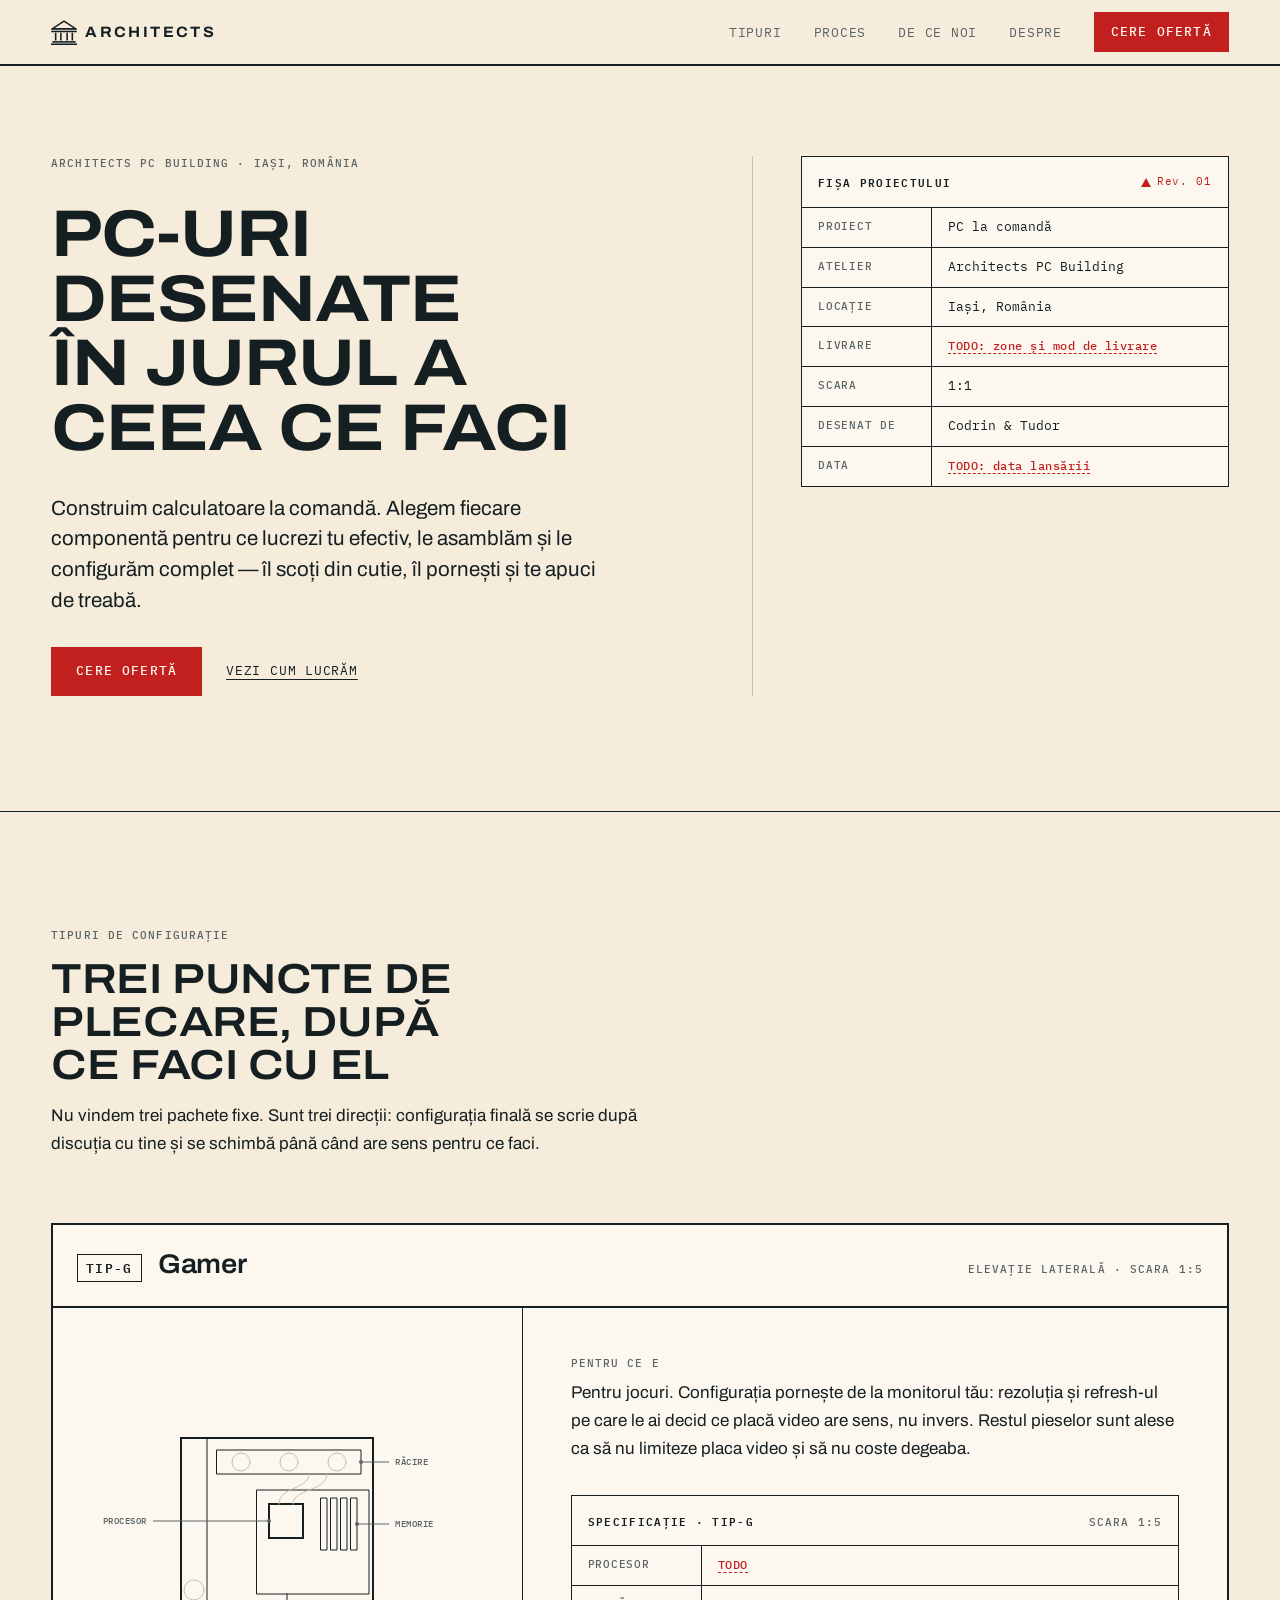
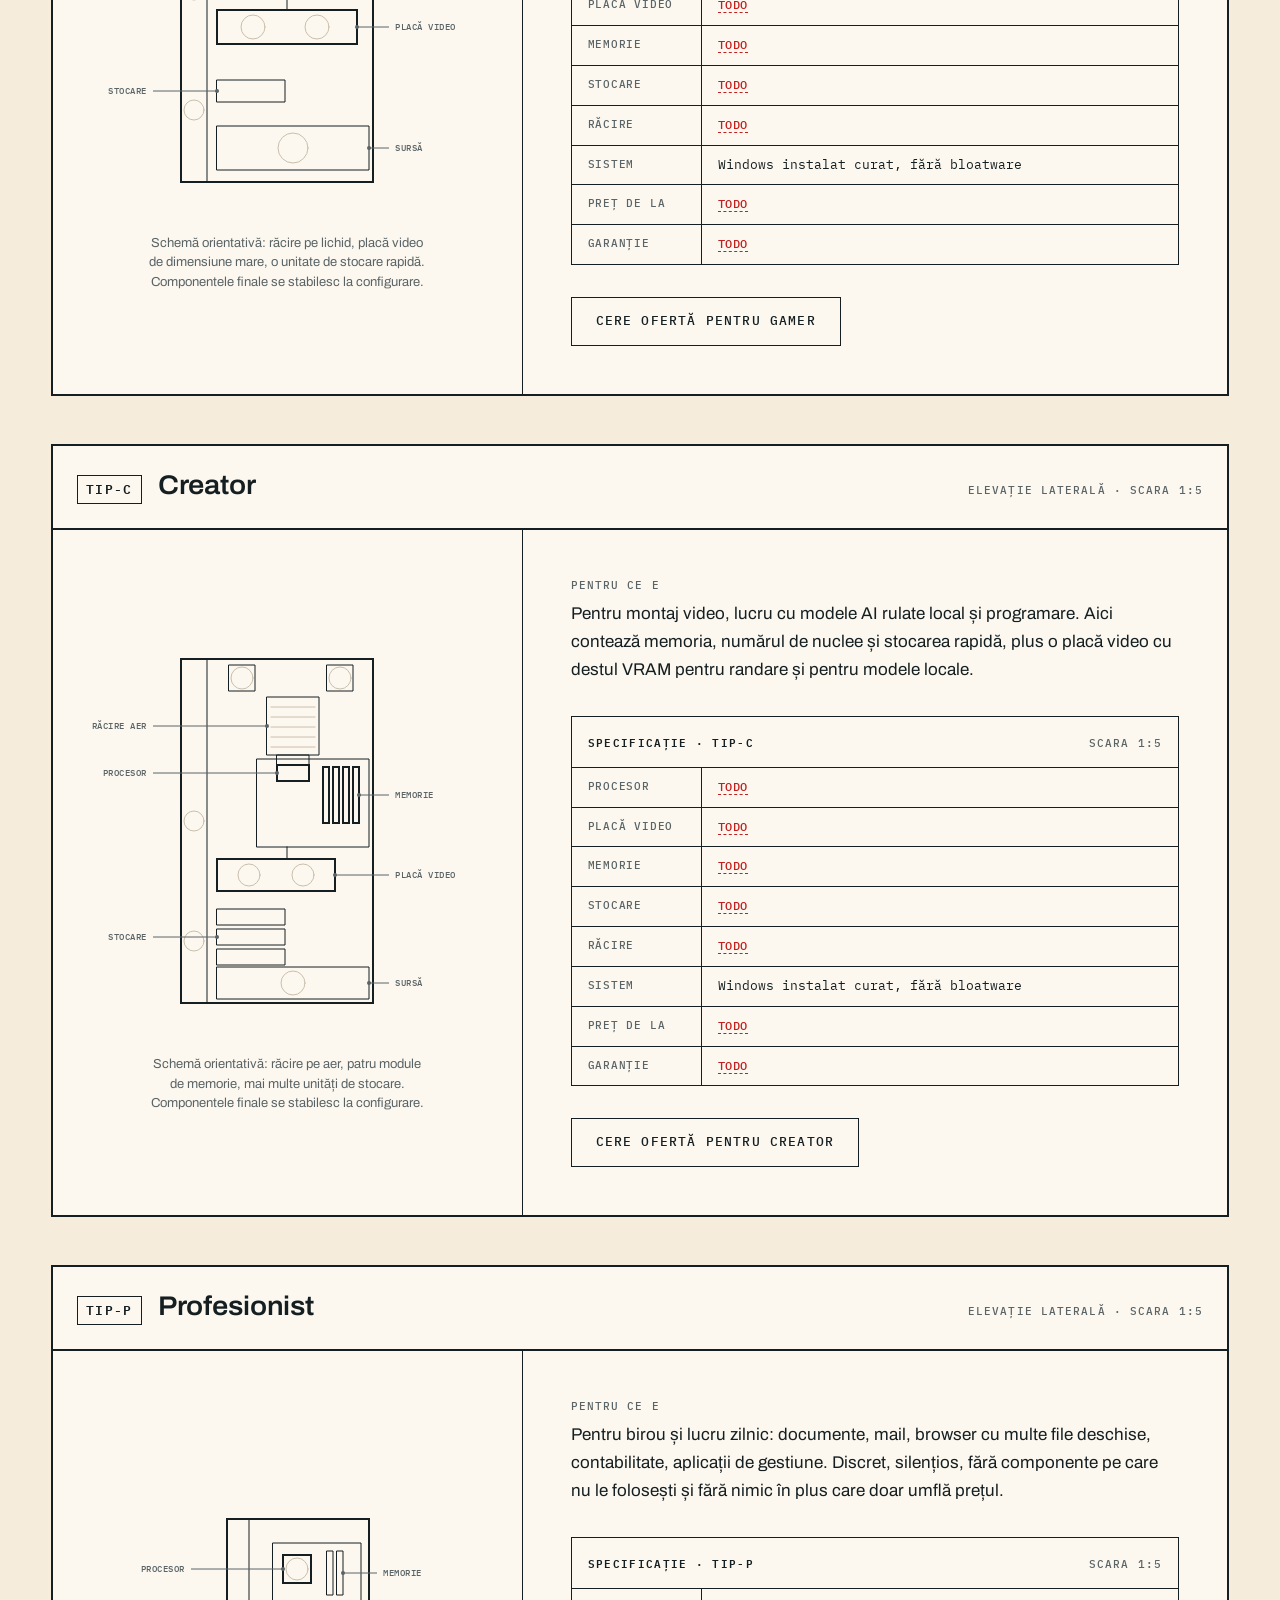
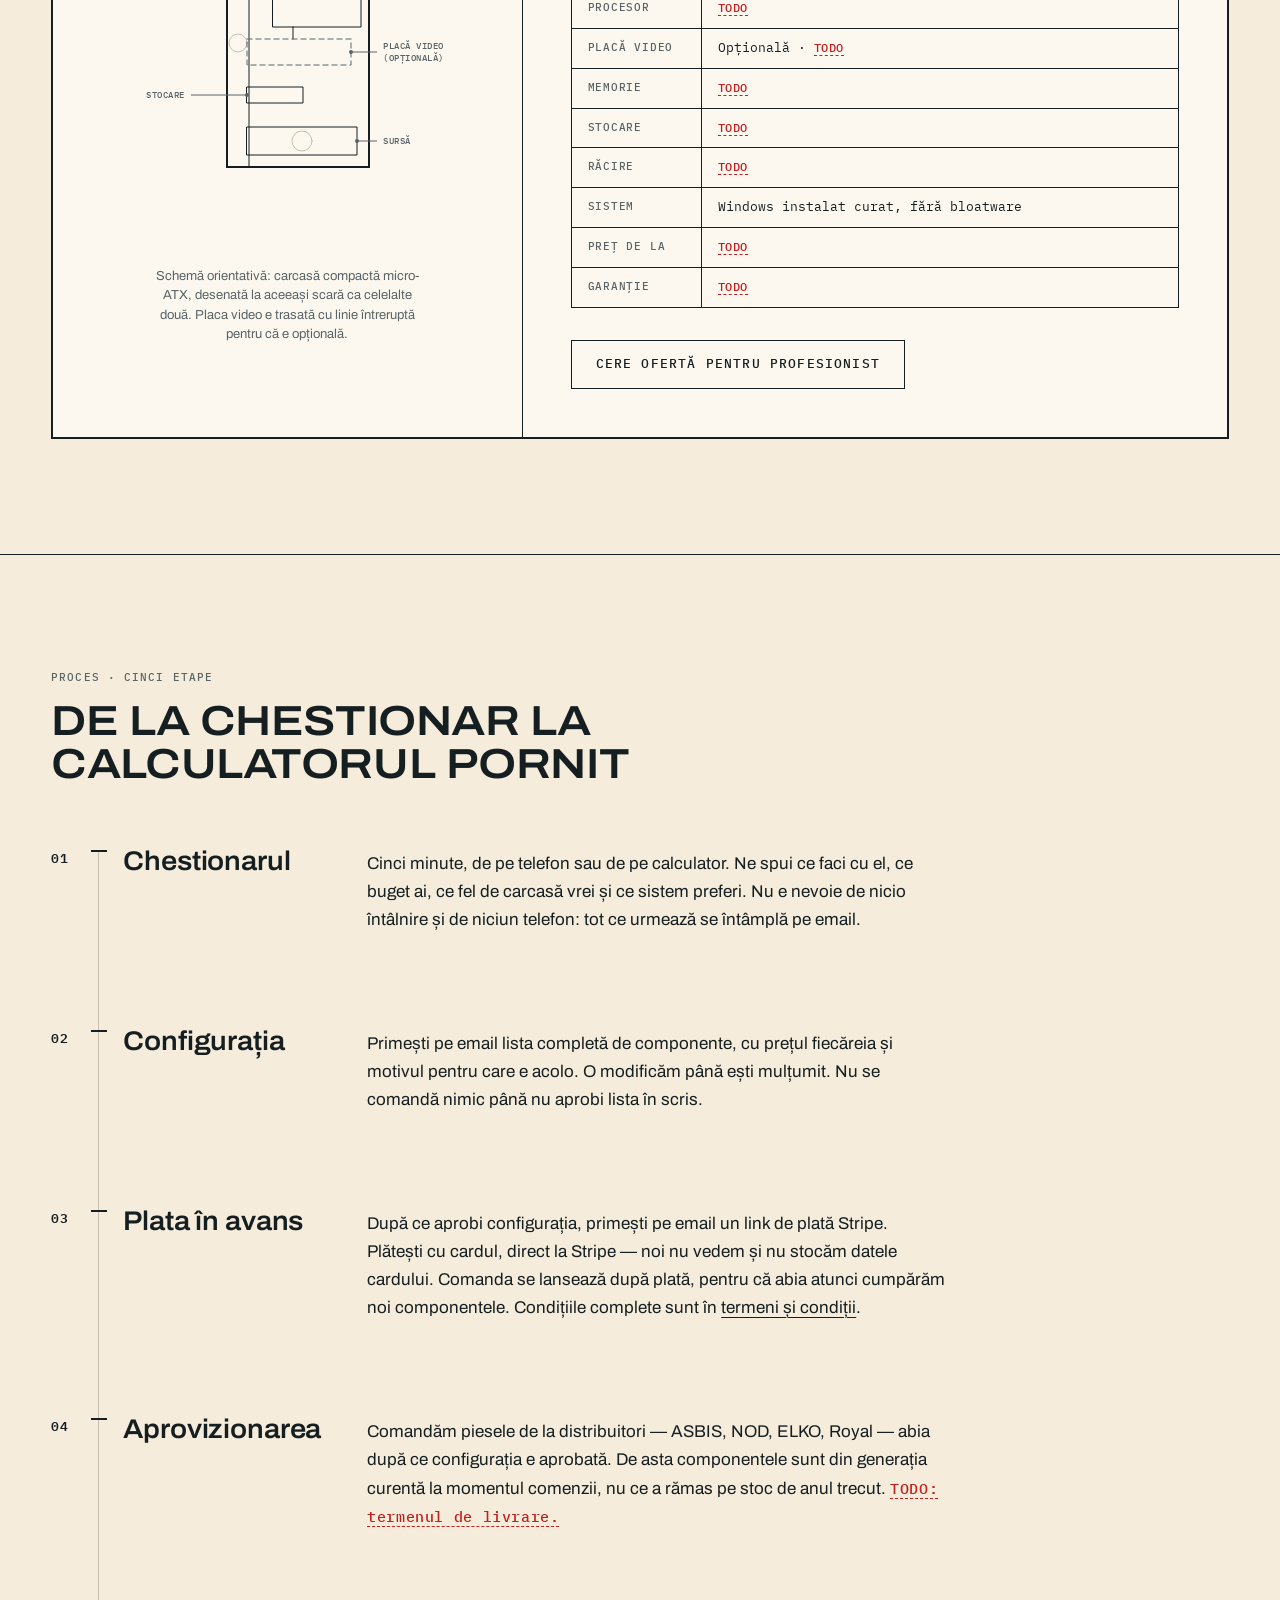
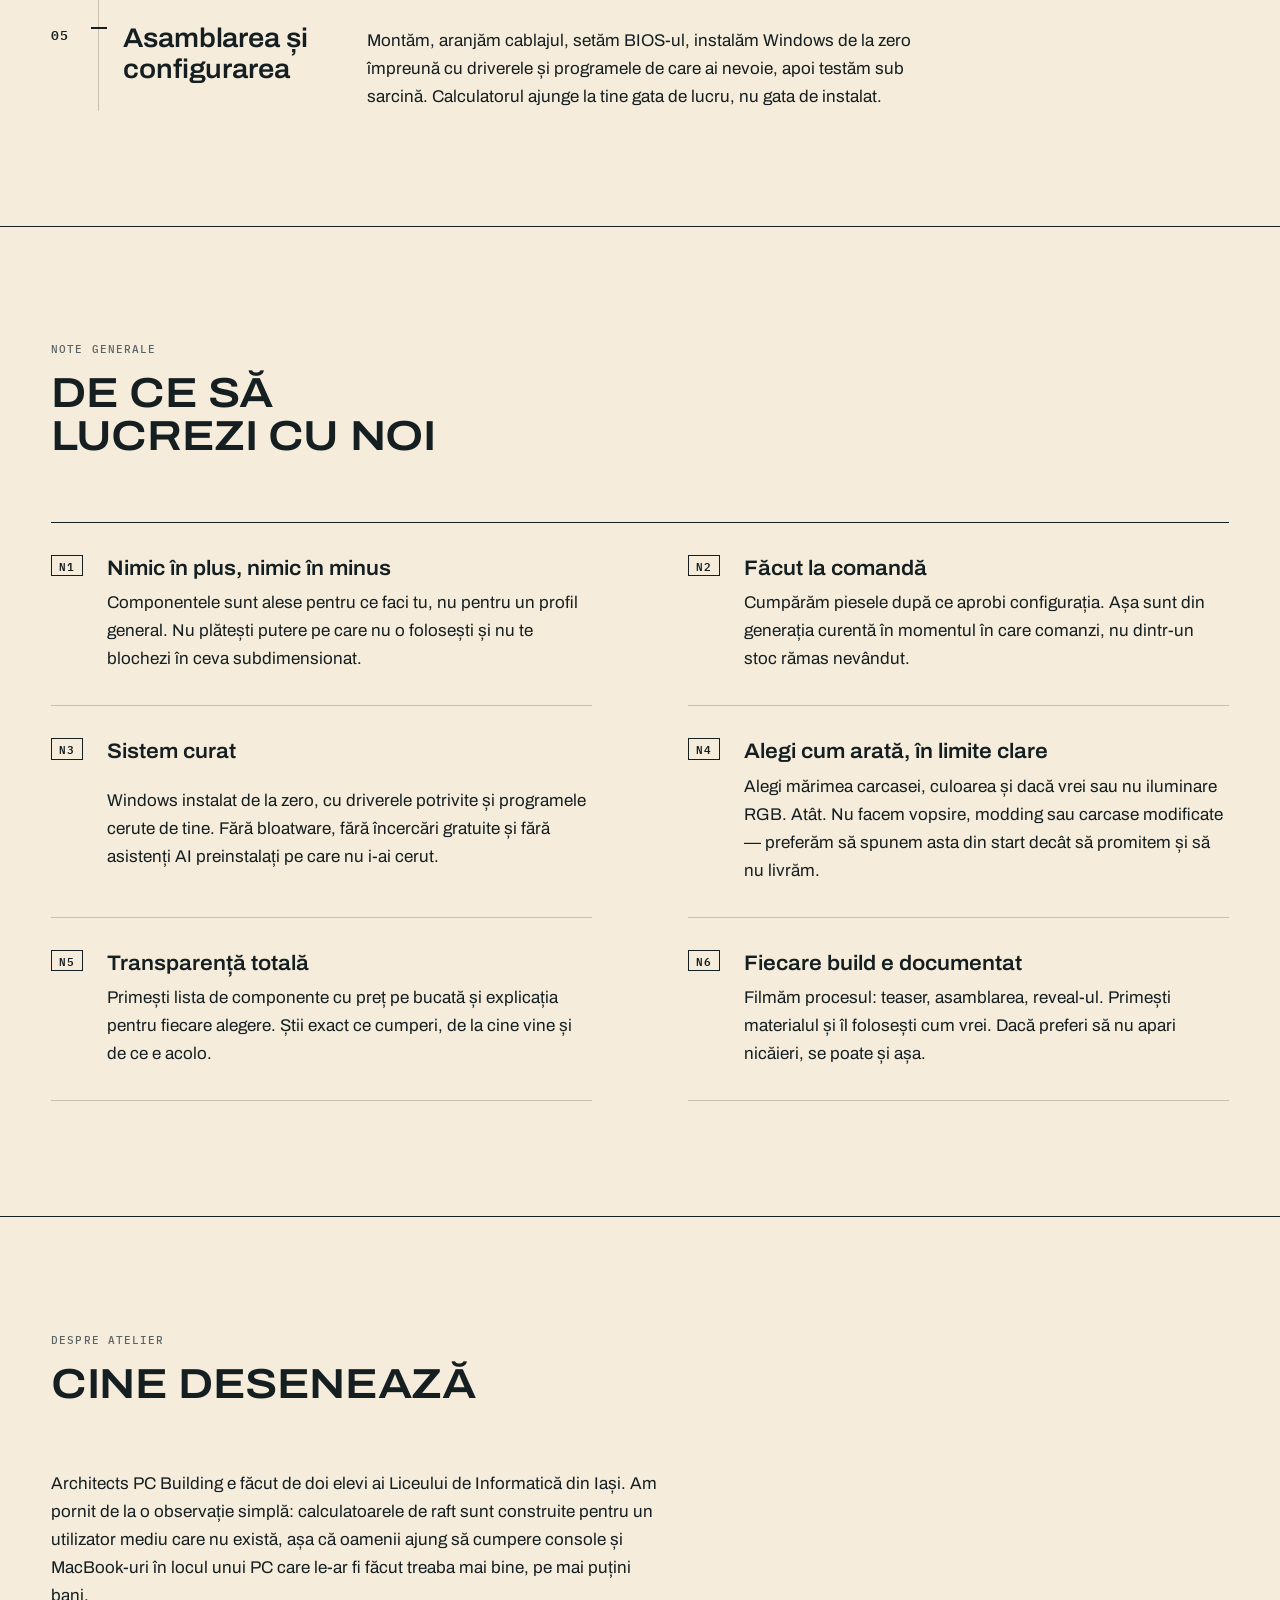
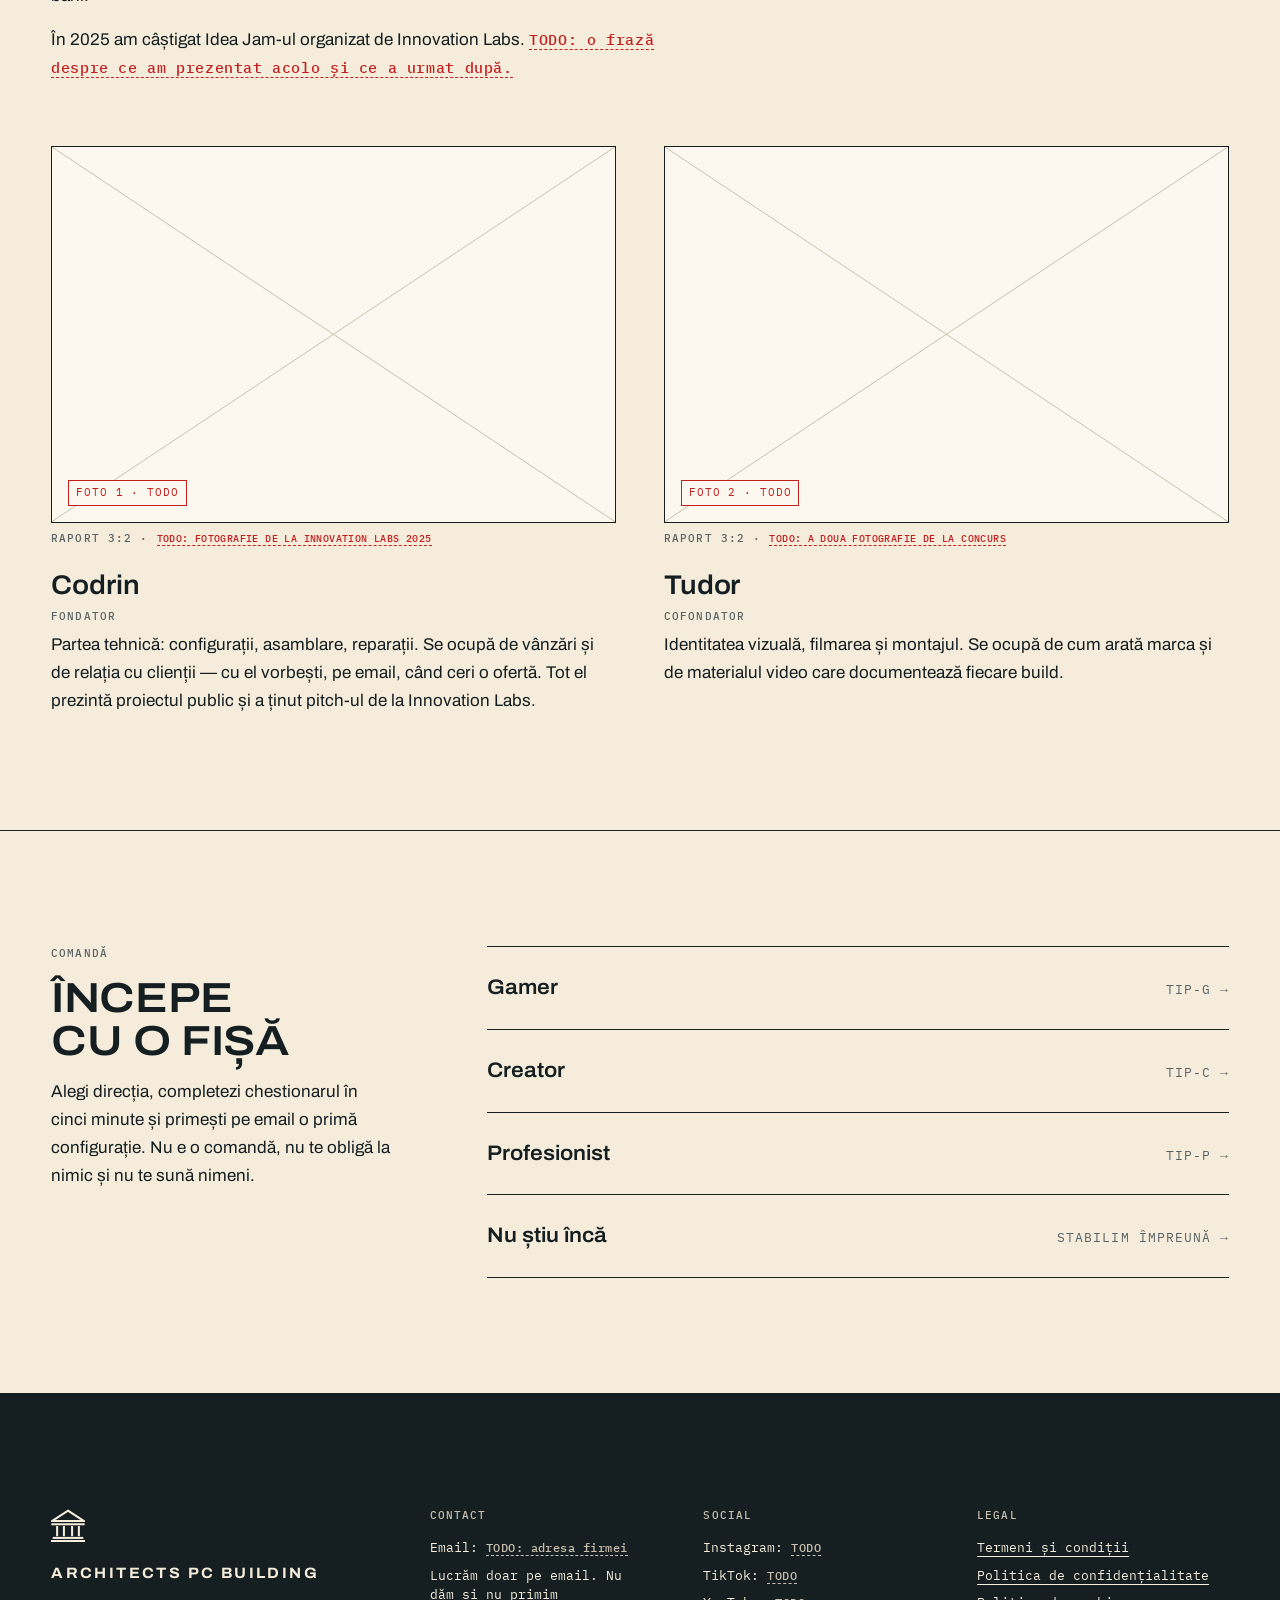
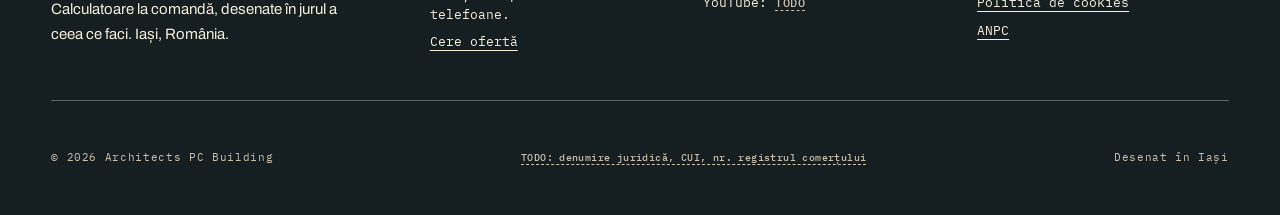
==== index.html @ f5a17d2d "Site Architects PC Building: 5 pagini, static, fara dependinte Site static in HTML/CSS/JS simplu, fa" ====
<!DOCTYPE html>
<html lang="ro">
<head>
<meta charset="utf-8">
<meta name="viewport" content="width=device-width, initial-scale=1">
<!-- ============================================================
     ATENTIE: SCOATE ACESTE DOUA RANDURI LA LANSARE.
     Cat timp site-ul e o ciorna pe o adresa de test, ii spune lui
     Google sa nu il indexeze - documentele legale sunt inca ciorne.
     Daca raman dupa lansare, site-ul nu apare NICIODATA in cautari.
     ============================================================ -->
<meta name="robots" content="noindex, nofollow">

<title>Architects PC Building — PC custom în Iași, făcut la comandă</title>
<meta name="description" content="PC custom în Iași și în toată România. Configurăm fiecare calculator după ce faci tu cu el, îl asamblăm și îl instalăm complet: Windows curat, drivere, BIOS setat. Cere o ofertă.">

<!-- TODO: înlocuiește https://architectspc.ro/ cu domeniul real, aici,
     în oferta.html, în sitemap.xml și în robots.txt. -->
<link rel="canonical" href="https://architectspc.ro/">

<meta property="og:type" content="website">
<meta property="og:locale" content="ro_RO">
<meta property="og:site_name" content="Architects PC Building">
<meta property="og:title" content="Architects PC Building — PC custom în Iași, făcut la comandă">
<meta property="og:description" content="Calculatoare la comandă, cu fiecare componentă aleasă pentru ce lucrezi tu. Asamblate și configurate complet, în Iași.">
<meta property="og:url" content="https://architectspc.ro/">
<meta property="og:image" content="https://architectspc.ro/assets/logo/og-image.png">
<meta property="og:image:width" content="1200">
<meta property="og:image:height" content="630">
<meta property="og:image:alt" content="Sigla Architects PC Building: un templu neoclasic desenat în linie, peste cuvintele ARCHITECTS PC BUILDING.">
<meta name="twitter:card" content="summary_large_image">

<meta name="theme-color" content="#F5ECDB">

<link rel="icon" href="favicon.svg" type="image/svg+xml">
<link rel="apple-touch-icon" href="assets/logo/apple-touch-icon.png">

<link rel="preload" href="assets/fonts/archivo-var-latin.woff2" as="font" type="font/woff2" crossorigin>
<link rel="preload" href="assets/fonts/plexmono-400-latin.woff2" as="font" type="font/woff2" crossorigin>
<link rel="stylesheet" href="css/fonts.css">
<link rel="stylesheet" href="css/style.css">

<script>document.documentElement.classList.add('js');</script>

<script type="application/ld+json">
{
  "@context": "https://schema.org",
  "@type": "LocalBusiness",
  "name": "Architects PC Building",
  "description": "Calculatoare custom făcute la comandă în Iași: configurație aleasă după utilizare, asamblare și instalare completă.",
  "url": "https://architectspc.ro/",
  "logo": "https://architectspc.ro/assets/logo/architects-logo.png",
  "image": "https://architectspc.ro/assets/logo/og-image.png",
  "email": "TODO: adresa de email a firmei",
  "priceRange": "TODO",
  "founder": [
    { "@type": "Person", "name": "Codrin", "jobTitle": "Fondator" },
    { "@type": "Person", "name": "Tudor", "jobTitle": "Cofondator" }
  ],
  "address": {
    "@type": "PostalAddress",
    "addressLocality": "Iași",
    "addressRegion": "Iași",
    "addressCountry": "RO",
    "streetAddress": "TODO",
    "postalCode": "TODO"
  },
  "areaServed": { "@type": "Country", "name": "România" },
  "sameAs": ["TODO: link Instagram", "TODO: link TikTok", "TODO: link YouTube"],
  "makesOffer": [
    { "@type": "Offer", "itemOffered": { "@type": "Product", "name": "PC custom Gamer" } },
    { "@type": "Offer", "itemOffered": { "@type": "Product", "name": "PC custom Creator" } },
    { "@type": "Offer", "itemOffered": { "@type": "Product", "name": "PC custom Profesionist" } }
  ]
}
</script>
</head>

<body>
<a class="skip-link" href="#main">Sari la conținut</a>

<header class="header">
  <div class="header__inner">
    <a class="brand" href="index.html" aria-label="Architects PC Building — acasă">
      <svg class="brand__mark" viewBox="0 0 100 100" aria-hidden="true" focusable="false">
        <g fill="none" stroke="currentColor" stroke-width="6" stroke-linejoin="miter" stroke-linecap="square">
          <path d="M50 8 L96 38 L4 38 Z"/>
          <path d="M4 48 H96"/>
          <path d="M18 56 V80 M38 56 V80 M62 56 V80 M82 56 V80"/>
          <path d="M8 88 H92"/>
          <path d="M0 97 H100"/>
        </g>
      </svg>
      <span class="brand__name">Architects</span>
    </a>

    <button class="nav__toggle" type="button" id="navToggle" aria-expanded="false" aria-controls="nav">
      Meniu
    </button>

    <nav class="nav" id="nav" aria-label="Navigare principală">
      <ul class="nav__list">
        <li><a class="nav__link" href="#tipuri">Tipuri</a></li>
        <li><a class="nav__link" href="#proces">Proces</a></li>
        <li><a class="nav__link" href="#de-ce-noi">De ce noi</a></li>
        <li><a class="nav__link" href="#despre">Despre</a></li>
      </ul>
      <a class="btn btn--primary btn--small nav__cta" href="oferta.html">Cere ofertă</a>
    </nav>
  </div>
</header>

<main id="main">

  <!-- ==================================================================
       EROU
       Blocul din dreapta e fișa proiectului — legenda din colțul planșei.
       Fiecare rând e o informație reală, nu decor.
       ================================================================== -->
  <section class="hero">
    <div class="shell">
      <div class="hero__grid">
        <div class="hero__head">
          <p class="label">Architects PC Building &middot; Iași, România</p>
          <h1 class="display">PC-uri desenate în jurul a ceea ce faci</h1>
          <p class="lede">
            Construim calculatoare la comandă. Alegem fiecare componentă pentru ce
            lucrezi tu efectiv, le asamblăm și le configurăm complet — îl scoți din
            cutie, îl pornești și te apuci de treabă.
          </p>
          <div class="actions">
            <a class="btn btn--primary" href="oferta.html">Cere ofertă</a>
            <a class="link link--mono" href="#proces">Vezi cum lucrăm</a>
          </div>
        </div>

        <div class="hero__block reveal">
          <div class="tb">
            <div class="tb__head">
              <span class="tb__title">Fișa proiectului</span>
              <span class="rev">Rev. 01</span>
            </div>
            <div class="tb__row"><div class="tb__k">Proiect</div><div class="tb__v">PC la comandă</div></div>
            <div class="tb__row"><div class="tb__k">Atelier</div><div class="tb__v">Architects PC Building</div></div>
            <div class="tb__row"><div class="tb__k">Locație</div><div class="tb__v">Iași, România</div></div>
            <div class="tb__row"><div class="tb__k">Livrare</div><div class="tb__v"><span class="todo">TODO: zone și mod de livrare</span></div></div>
            <div class="tb__row"><div class="tb__k">Scara</div><div class="tb__v">1:1</div></div>
            <div class="tb__row"><div class="tb__k">Desenat de</div><div class="tb__v">Codrin &amp; Tudor</div></div>
            <div class="tb__row"><div class="tb__k">Data</div><div class="tb__v"><span class="todo">TODO: data lansării</span></div></div>
          </div>
        </div>
      </div>
    </div>
  </section>

  <!-- ==================================================================
       TIPURI — cele trei foi de desen
       ================================================================== -->
  <section class="section" id="tipuri">
    <div class="shell">
      <div>
        <div class="section__head reveal">
          <p class="label">Tipuri de configurație</p>
          <h2 class="h-section">Trei puncte de plecare, după ce faci cu el</h2>
          <p class="prose">
            Nu vindem trei pachete fixe. Sunt trei direcții: configurația finală se
            scrie după discuția cu tine și se schimbă până când are sens pentru ce faci.
          </p>
        </div>

        <div class="sheets">

          <!-- ---------------------------------------------------------- TIP-G -->
          <article class="sheet reveal">
            <div class="sheet__head">
              <div class="sheet__id">
                <span class="sheet__code">TIP-G</span>
                <h3 class="h-item">Gamer</h3>
              </div>
              <p class="label">Elevație laterală &middot; scara 1:5</p>
            </div>

            <div class="sheet__body">
              <div class="sheet__draw">
                <svg class="drawing" viewBox="0 0 420 400" role="img" aria-labelledby="dwg-g-t dwg-g-d">
                  <title id="dwg-g-t">Schemă a unei configurații Gamer</title>
                  <desc id="dwg-g-d">Desen tehnic în secțiune al unei carcase mid-tower, cu radiator de răcire pe lichid montat sus, procesor, patru module de memorie, o placă video lungă, o unitate de stocare și sursa de alimentare jos.</desc>

                  <!-- carcasă -->
                  <rect class="dw-object" x="104" y="28" width="192" height="344"/>
                  <line class="dw-edge" x1="130" y1="28" x2="130" y2="372"/>
                  <circle class="dw-con" cx="117" cy="180" r="10"/>
                  <circle class="dw-con" cx="117" cy="300" r="10"/>

                  <!-- radiator 360 mm + ventilatoare -->
                  <rect class="dw-edge" x="140" y="40" width="144" height="24"/>
                  <circle class="dw-con" cx="164" cy="52" r="9"/>
                  <circle class="dw-con" cx="212" cy="52" r="9"/>
                  <circle class="dw-con" cx="260" cy="52" r="9"/>

                  <!-- placă de bază -->
                  <rect class="dw-edge" x="180" y="80" width="112" height="104"/>

                  <!-- procesor + tuburi către radiator -->
                  <rect class="dw-object" x="192" y="94" width="34" height="34"/>
                  <path class="dw-con" d="M202 94 C202 76 232 80 232 64"/>
                  <path class="dw-con" d="M216 94 C216 78 250 82 250 64"/>

                  <!-- memorie: 4 module -->
                  <rect class="dw-edge" x="244" y="88" width="6" height="52"/>
                  <rect class="dw-edge" x="254" y="88" width="6" height="52"/>
                  <rect class="dw-edge" x="264" y="88" width="6" height="52"/>
                  <rect class="dw-edge" x="274" y="88" width="6" height="52"/>

                  <!-- slot PCIe -->
                  <line class="dw-edge" x1="210" y1="184" x2="210" y2="200"/>

                  <!-- placă video -->
                  <rect class="dw-object" x="140" y="200" width="140" height="34"/>
                  <circle class="dw-con" cx="176" cy="217" r="12"/>
                  <circle class="dw-con" cx="240" cy="217" r="12"/>

                  <!-- stocare -->
                  <rect class="dw-edge" x="140" y="270" width="68" height="22"/>

                  <!-- sursă -->
                  <rect class="dw-edge" x="140" y="316" width="152" height="44"/>
                  <circle class="dw-con" cx="216" cy="338" r="15"/>

                  <!-- linii de indicație -->
                  <path class="dw-lead" d="M284 52 H312"/><circle class="dw-dot" cx="284" cy="52" r="2"/>
                  <text class="dw-text" x="318" y="55">RĂCIRE</text>

                  <path class="dw-lead" d="M280 114 H312"/><circle class="dw-dot" cx="280" cy="114" r="2"/>
                  <text class="dw-text" x="318" y="117">MEMORIE</text>

                  <path class="dw-lead" d="M280 217 H312"/><circle class="dw-dot" cx="280" cy="217" r="2"/>
                  <text class="dw-text" x="318" y="220">PLACĂ VIDEO</text>

                  <path class="dw-lead" d="M292 338 H312"/><circle class="dw-dot" cx="292" cy="338" r="2"/>
                  <text class="dw-text" x="318" y="341">SURSĂ</text>

                  <path class="dw-lead" d="M192 111 H76"/><circle class="dw-dot" cx="192" cy="111" r="2"/>
                  <text class="dw-text dw-text--end" x="70" y="114">PROCESOR</text>

                  <path class="dw-lead" d="M140 281 H76"/><circle class="dw-dot" cx="140" cy="281" r="2"/>
                  <text class="dw-text dw-text--end" x="70" y="284">STOCARE</text>
                </svg>

                <p class="sheet__caption">
                  Schemă orientativă: răcire pe lichid, placă video de dimensiune
                  mare, o unitate de stocare rapidă. Componentele finale se stabilesc
                  la configurare.
                </p>
              </div>

              <div class="sheet__info">
                <div class="sheet__for">
                  <p class="label">Pentru ce e</p>
                  <p class="prose">
                    Pentru jocuri. Configurația pornește de la monitorul tău: rezoluția
                    și refresh-ul pe care le ai decid ce placă video are sens, nu invers.
                    Restul pieselor sunt alese ca să nu limiteze placa video și să nu
                    coste degeaba.
                  </p>
                </div>

                <div class="tb">
                  <div class="tb__head">
                    <span class="tb__title">Specificație &middot; TIP-G</span>
                    <span class="label">Scara 1:5</span>
                  </div>
                  <!-- TODO: completează valorile de mai jos cu configurația de bază reală. -->
                  <div class="tb__row"><div class="tb__k">Procesor</div><div class="tb__v"><span class="todo">TODO</span></div></div>
                  <div class="tb__row"><div class="tb__k">Placă video</div><div class="tb__v"><span class="todo">TODO</span></div></div>
                  <div class="tb__row"><div class="tb__k">Memorie</div><div class="tb__v"><span class="todo">TODO</span></div></div>
                  <div class="tb__row"><div class="tb__k">Stocare</div><div class="tb__v"><span class="todo">TODO</span></div></div>
                  <div class="tb__row"><div class="tb__k">Răcire</div><div class="tb__v"><span class="todo">TODO</span></div></div>
                  <div class="tb__row"><div class="tb__k">Sistem</div><div class="tb__v">Windows instalat curat, fără bloatware</div></div>
                  <div class="tb__row"><div class="tb__k">Preț de la</div><div class="tb__v"><span class="todo">TODO</span></div></div>
                  <div class="tb__row"><div class="tb__k">Garanție</div><div class="tb__v"><span class="todo">TODO</span></div></div>
                </div>

                <a class="btn btn--ghost" href="oferta.html?scop=gamer">Cere ofertă pentru Gamer</a>
              </div>
            </div>
          </article>

          <!-- ---------------------------------------------------------- TIP-C -->
          <article class="sheet reveal">
            <div class="sheet__head">
              <div class="sheet__id">
                <span class="sheet__code">TIP-C</span>
                <h3 class="h-item">Creator</h3>
              </div>
              <p class="label">Elevație laterală &middot; scara 1:5</p>
            </div>

            <div class="sheet__body">
              <div class="sheet__draw">
                <svg class="drawing" viewBox="0 0 420 400" role="img" aria-labelledby="dwg-c-t dwg-c-d">
                  <title id="dwg-c-t">Schemă a unei configurații Creator</title>
                  <desc id="dwg-c-d">Desen tehnic în secțiune al unei carcase mid-tower, cu răcire pe aer cu radiator cu lamele, patru module de memorie evidențiate, placă video de dimensiune medie, trei unități de stocare și sursa de alimentare jos.</desc>

                  <!-- carcasă -->
                  <rect class="dw-object" x="104" y="28" width="192" height="344"/>
                  <line class="dw-edge" x1="130" y1="28" x2="130" y2="372"/>
                  <circle class="dw-con" cx="117" cy="190" r="10"/>
                  <circle class="dw-con" cx="117" cy="310" r="10"/>

                  <!-- ventilatoare de evacuare -->
                  <rect class="dw-edge" x="152" y="34" width="26" height="26"/>
                  <circle class="dw-con" cx="165" cy="47" r="11"/>
                  <rect class="dw-edge" x="250" y="34" width="26" height="26"/>
                  <circle class="dw-con" cx="263" cy="47" r="11"/>

                  <!-- răcire pe aer: turn cu lamele -->
                  <rect class="dw-edge" x="190" y="66" width="52" height="58"/>
                  <line class="dw-con" x1="194" y1="76" x2="238" y2="76"/>
                  <line class="dw-con" x1="194" y1="86" x2="238" y2="86"/>
                  <line class="dw-con" x1="194" y1="96" x2="238" y2="96"/>
                  <line class="dw-con" x1="194" y1="106" x2="238" y2="106"/>
                  <line class="dw-con" x1="194" y1="116" x2="238" y2="116"/>
                  <rect class="dw-edge" x="200" y="124" width="32" height="10"/>

                  <!-- placă de bază -->
                  <rect class="dw-edge" x="180" y="128" width="112" height="88"/>

                  <!-- procesor -->
                  <rect class="dw-object" x="200" y="134" width="32" height="16"/>

                  <!-- memorie: 4 module, trasate cu linie de contur -->
                  <rect class="dw-object" x="246" y="136" width="6" height="56"/>
                  <rect class="dw-object" x="256" y="136" width="6" height="56"/>
                  <rect class="dw-object" x="266" y="136" width="6" height="56"/>
                  <rect class="dw-object" x="276" y="136" width="6" height="56"/>

                  <!-- slot PCIe -->
                  <line class="dw-edge" x1="210" y1="216" x2="210" y2="228"/>

                  <!-- placă video -->
                  <rect class="dw-object" x="140" y="228" width="118" height="32"/>
                  <circle class="dw-con" cx="172" cy="244" r="11"/>
                  <circle class="dw-con" cx="226" cy="244" r="11"/>

                  <!-- stocare: 3 unități -->
                  <rect class="dw-edge" x="140" y="278" width="68" height="16"/>
                  <rect class="dw-edge" x="140" y="298" width="68" height="16"/>
                  <rect class="dw-edge" x="140" y="318" width="68" height="16"/>

                  <!-- sursă -->
                  <rect class="dw-edge" x="140" y="336" width="152" height="32"/>
                  <circle class="dw-con" cx="216" cy="352" r="12"/>

                  <!-- linii de indicație -->
                  <path class="dw-lead" d="M190 95 H76"/><circle class="dw-dot" cx="190" cy="95" r="2"/>
                  <text class="dw-text dw-text--end" x="70" y="98">RĂCIRE AER</text>

                  <path class="dw-lead" d="M200 142 H76"/><circle class="dw-dot" cx="200" cy="142" r="2"/>
                  <text class="dw-text dw-text--end" x="70" y="145">PROCESOR</text>

                  <path class="dw-lead" d="M140 306 H76"/><circle class="dw-dot" cx="140" cy="306" r="2"/>
                  <text class="dw-text dw-text--end" x="70" y="309">STOCARE</text>

                  <path class="dw-lead" d="M282 164 H312"/><circle class="dw-dot" cx="282" cy="164" r="2"/>
                  <text class="dw-text" x="318" y="167">MEMORIE</text>

                  <path class="dw-lead" d="M258 244 H312"/><circle class="dw-dot" cx="258" cy="244" r="2"/>
                  <text class="dw-text" x="318" y="247">PLACĂ VIDEO</text>

                  <path class="dw-lead" d="M292 352 H312"/><circle class="dw-dot" cx="292" cy="352" r="2"/>
                  <text class="dw-text" x="318" y="355">SURSĂ</text>
                </svg>

                <p class="sheet__caption">
                  Schemă orientativă: răcire pe aer, patru module de memorie, mai
                  multe unități de stocare. Componentele finale se stabilesc la
                  configurare.
                </p>
              </div>

              <div class="sheet__info">
                <div class="sheet__for">
                  <p class="label">Pentru ce e</p>
                  <p class="prose">
                    Pentru montaj video, lucru cu modele AI rulate local și programare.
                    Aici contează memoria, numărul de nuclee și stocarea rapidă, plus o
                    placă video cu destul VRAM pentru randare și pentru modele locale.
                  </p>
                </div>

                <div class="tb">
                  <div class="tb__head">
                    <span class="tb__title">Specificație &middot; TIP-C</span>
                    <span class="label">Scara 1:5</span>
                  </div>
                  <!-- TODO: completează valorile de mai jos cu configurația de bază reală. -->
                  <div class="tb__row"><div class="tb__k">Procesor</div><div class="tb__v"><span class="todo">TODO</span></div></div>
                  <div class="tb__row"><div class="tb__k">Placă video</div><div class="tb__v"><span class="todo">TODO</span></div></div>
                  <div class="tb__row"><div class="tb__k">Memorie</div><div class="tb__v"><span class="todo">TODO</span></div></div>
                  <div class="tb__row"><div class="tb__k">Stocare</div><div class="tb__v"><span class="todo">TODO</span></div></div>
                  <div class="tb__row"><div class="tb__k">Răcire</div><div class="tb__v"><span class="todo">TODO</span></div></div>
                  <div class="tb__row"><div class="tb__k">Sistem</div><div class="tb__v">Windows instalat curat, fără bloatware</div></div>
                  <div class="tb__row"><div class="tb__k">Preț de la</div><div class="tb__v"><span class="todo">TODO</span></div></div>
                  <div class="tb__row"><div class="tb__k">Garanție</div><div class="tb__v"><span class="todo">TODO</span></div></div>
                </div>

                <a class="btn btn--ghost" href="oferta.html?scop=creator">Cere ofertă pentru Creator</a>
              </div>
            </div>
          </article>

          <!-- ---------------------------------------------------------- TIP-P -->
          <article class="sheet reveal">
            <div class="sheet__head">
              <div class="sheet__id">
                <span class="sheet__code">TIP-P</span>
                <h3 class="h-item">Profesionist</h3>
              </div>
              <p class="label">Elevație laterală &middot; scara 1:5</p>
            </div>

            <div class="sheet__body">
              <div class="sheet__draw">
                <svg class="drawing" viewBox="0 0 420 400" role="img" aria-labelledby="dwg-p-t dwg-p-d">
                  <title id="dwg-p-t">Schemă a unei configurații Profesionist</title>
                  <desc id="dwg-p-d">Desen tehnic în secțiune al unei carcase compacte micro-ATX, desenată la aceeași scară ca celelalte două și vizibil mai mică. Are procesor cu răcire joasă, două module de memorie, o unitate de stocare, sursă compactă și o placă video trasată cu linie întreruptă pentru că este opțională.</desc>

                  <!-- carcasă compactă, aceeași scară -->
                  <rect class="dw-object" x="150" y="76" width="142" height="248"/>
                  <line class="dw-edge" x1="172" y1="76" x2="172" y2="324"/>
                  <circle class="dw-con" cx="161" cy="200" r="9"/>

                  <!-- placă de bază micro-ATX -->
                  <rect class="dw-edge" x="196" y="100" width="88" height="84"/>

                  <!-- procesor + răcire joasă -->
                  <rect class="dw-object" x="206" y="112" width="28" height="28"/>
                  <circle class="dw-con" cx="220" cy="126" r="11"/>

                  <!-- memorie: 2 module -->
                  <rect class="dw-edge" x="250" y="108" width="6" height="44"/>
                  <rect class="dw-edge" x="260" y="108" width="6" height="44"/>

                  <!-- slot PCIe -->
                  <line class="dw-edge" x1="216" y1="184" x2="216" y2="196"/>

                  <!-- placă video: LINIE ÎNTRERUPTĂ = opțională, nu e în configurația de bază -->
                  <rect class="dw-hidden" x="170" y="196" width="104" height="26"/>

                  <!-- stocare -->
                  <rect class="dw-edge" x="170" y="244" width="56" height="16"/>

                  <!-- sursă -->
                  <rect class="dw-edge" x="170" y="284" width="110" height="28"/>
                  <circle class="dw-con" cx="225" cy="298" r="10"/>

                  <!-- linii de indicație -->
                  <path class="dw-lead" d="M206 126 H114"/><circle class="dw-dot" cx="206" cy="126" r="2"/>
                  <text class="dw-text dw-text--end" x="108" y="129">PROCESOR</text>

                  <path class="dw-lead" d="M170 252 H114"/><circle class="dw-dot" cx="170" cy="252" r="2"/>
                  <text class="dw-text dw-text--end" x="108" y="255">STOCARE</text>

                  <path class="dw-lead" d="M266 130 H300"/><circle class="dw-dot" cx="266" cy="130" r="2"/>
                  <text class="dw-text" x="306" y="133">MEMORIE</text>

                  <path class="dw-lead" d="M274 209 H300"/><circle class="dw-dot" cx="274" cy="209" r="2"/>
                  <text class="dw-text" x="306" y="206">PLACĂ VIDEO</text>
                  <text class="dw-text" x="306" y="218">(OPȚIONALĂ)</text>

                  <path class="dw-lead" d="M280 298 H300"/><circle class="dw-dot" cx="280" cy="298" r="2"/>
                  <text class="dw-text" x="306" y="301">SURSĂ</text>
                </svg>

                <p class="sheet__caption">
                  Schemă orientativă: carcasă compactă micro-ATX, desenată la aceeași
                  scară ca celelalte două. Placa video e trasată cu linie întreruptă
                  pentru că e opțională.
                </p>
              </div>

              <div class="sheet__info">
                <div class="sheet__for">
                  <p class="label">Pentru ce e</p>
                  <p class="prose">
                    Pentru birou și lucru zilnic: documente, mail, browser cu multe
                    file deschise, contabilitate, aplicații de gestiune. Discret,
                    silențios, fără componente pe care nu le folosești și fără nimic
                    în plus care doar umflă prețul.
                  </p>
                </div>

                <div class="tb">
                  <div class="tb__head">
                    <span class="tb__title">Specificație &middot; TIP-P</span>
                    <span class="label">Scara 1:5</span>
                  </div>
                  <!-- TODO: completează valorile de mai jos cu configurația de bază reală. -->
                  <div class="tb__row"><div class="tb__k">Procesor</div><div class="tb__v"><span class="todo">TODO</span></div></div>
                  <div class="tb__row"><div class="tb__k">Placă video</div><div class="tb__v">Opțională &middot; <span class="todo">TODO</span></div></div>
                  <div class="tb__row"><div class="tb__k">Memorie</div><div class="tb__v"><span class="todo">TODO</span></div></div>
                  <div class="tb__row"><div class="tb__k">Stocare</div><div class="tb__v"><span class="todo">TODO</span></div></div>
                  <div class="tb__row"><div class="tb__k">Răcire</div><div class="tb__v"><span class="todo">TODO</span></div></div>
                  <div class="tb__row"><div class="tb__k">Sistem</div><div class="tb__v">Windows instalat curat, fără bloatware</div></div>
                  <div class="tb__row"><div class="tb__k">Preț de la</div><div class="tb__v"><span class="todo">TODO</span></div></div>
                  <div class="tb__row"><div class="tb__k">Garanție</div><div class="tb__v"><span class="todo">TODO</span></div></div>
                </div>

                <a class="btn btn--ghost" href="oferta.html?scop=profesionist">Cere ofertă pentru Profesionist</a>
              </div>
            </div>
          </article>

        </div>
      </div>
    </div>
  </section>

  <!-- ==================================================================
       PROCES — singura secțiune cu adevărat secvențială, deci singurul
       loc din site cu numerotare 01–05.
       ================================================================== -->
  <section class="section" id="proces">
    <div class="shell">
      <div class="section__head reveal">
        <p class="label">Proces &middot; cinci etape</p>
        <h2 class="h-section">De la chestionar la calculatorul pornit</h2>
      </div>

      <ol class="steps" style="list-style:none;margin:0;padding:0">
        <li class="step reveal">
          <span class="step__no">01</span>
          <div class="step__body">
            <h3 class="h-item step__title">Chestionarul</h3>
            <p class="prose step__text">
              Cinci minute, de pe telefon sau de pe calculator. Ne spui ce faci cu
              el, ce buget ai, ce fel de carcasă vrei și ce sistem preferi. Nu e
              nevoie de nicio întâlnire și de niciun telefon: tot ce urmează se
              întâmplă pe email.
            </p>
          </div>
        </li>

        <li class="step reveal">
          <span class="step__no">02</span>
          <div class="step__body">
            <h3 class="h-item step__title">Configurația</h3>
            <p class="prose step__text">
              Primești pe email lista completă de componente, cu prețul fiecăreia
              și motivul pentru care e acolo. O modificăm până ești mulțumit. Nu se
              comandă nimic până nu aprobi lista în scris.
            </p>
          </div>
        </li>

        <li class="step reveal">
          <span class="step__no">03</span>
          <div class="step__body">
            <h3 class="h-item step__title">Plata în avans</h3>
            <p class="prose step__text">
              După ce aprobi configurația, primești pe email un link de plată
              Stripe. Plătești cu cardul, direct la Stripe — noi nu vedem și nu
              stocăm datele cardului. Comanda se lansează după plată, pentru că
              abia atunci cumpărăm noi componentele. Condițiile complete sunt în
              <a class="link" href="termeni.html">termeni și condiții</a>.
            </p>
          </div>
        </li>

        <li class="step reveal">
          <span class="step__no">04</span>
          <div class="step__body">
            <h3 class="h-item step__title">Aprovizionarea</h3>
            <p class="prose step__text">
              Comandăm piesele de la distribuitori — ASBIS, NOD, ELKO, Royal — abia
              după ce configurația e aprobată. De asta componentele sunt din
              generația curentă la momentul comenzii, nu ce a rămas pe stoc de anul
              trecut. <span class="todo">TODO: termenul de livrare.</span>
            </p>
          </div>
        </li>

        <li class="step reveal">
          <span class="step__no">05</span>
          <div class="step__body">
            <h3 class="h-item step__title">Asamblarea și configurarea</h3>
            <p class="prose step__text">
              Montăm, aranjăm cablajul, setăm BIOS-ul, instalăm Windows de la zero
              împreună cu driverele și programele de care ai nevoie, apoi testăm sub
              sarcină. Calculatorul ajunge la tine gata de lucru, nu gata de instalat.
            </p>
          </div>
        </li>
      </ol>
    </div>
  </section>

  <!-- ==================================================================
       DE CE NOI — notele generale ale planșei.
       Cheile N1–N6 sunt indici, nu o ordine.
       ================================================================== -->
  <section class="section" id="de-ce-noi">
    <div class="shell">
      <div class="section__head reveal">
        <p class="label">Note generale</p>
        <h2 class="h-section">De ce să lucrezi cu noi</h2>
      </div>

      <div class="notes">
        <div class="note reveal">
          <span class="note__k">N1</span>
          <div class="note__body">
            <h3 class="note__title">Nimic în plus, nimic în minus</h3>
            <p class="prose">
              Componentele sunt alese pentru ce faci tu, nu pentru un profil general.
              Nu plătești putere pe care nu o folosești și nu te blochezi în ceva
              subdimensionat.
            </p>
          </div>
        </div>

        <div class="note reveal">
          <span class="note__k">N2</span>
          <div class="note__body">
            <h3 class="note__title">Făcut la comandă</h3>
            <p class="prose">
              Cumpărăm piesele după ce aprobi configurația. Așa sunt din generația
              curentă în momentul în care comanzi, nu dintr-un stoc rămas nevândut.
            </p>
          </div>
        </div>

        <div class="note reveal">
          <span class="note__k">N3</span>
          <div class="note__body">
            <h3 class="note__title">Sistem curat</h3>
            <p class="prose">
              Windows instalat de la zero, cu driverele potrivite și programele
              cerute de tine. Fără bloatware, fără încercări gratuite și fără
              asistenți AI preinstalați pe care nu i-ai cerut.
            </p>
          </div>
        </div>

        <div class="note reveal">
          <span class="note__k">N4</span>
          <div class="note__body">
            <h3 class="note__title">Alegi cum arată, în limite clare</h3>
            <p class="prose">
              Alegi mărimea carcasei, culoarea și dacă vrei sau nu iluminare RGB.
              Atât. Nu facem vopsire, modding sau carcase modificate — preferăm să
              spunem asta din start decât să promitem și să nu livrăm.
            </p>
          </div>
        </div>

        <div class="note reveal">
          <span class="note__k">N5</span>
          <div class="note__body">
            <h3 class="note__title">Transparență totală</h3>
            <p class="prose">
              Primești lista de componente cu preț pe bucată și explicația pentru
              fiecare alegere. Știi exact ce cumperi, de la cine vine și de ce e
              acolo.
            </p>
          </div>
        </div>

        <div class="note reveal">
          <span class="note__k">N6</span>
          <div class="note__body">
            <h3 class="note__title">Fiecare build e documentat</h3>
            <p class="prose">
              Filmăm procesul: teaser, asamblarea, reveal-ul. Primești materialul și
              îl folosești cum vrei. Dacă preferi să nu apari nicăieri, se poate și
              așa.
            </p>
          </div>
        </div>
      </div>
    </div>
  </section>

  <!-- ==================================================================
       DESPRE
       ================================================================== -->
  <section class="section" id="despre">
    <div class="shell">
      <div class="section__head reveal">
        <p class="label">Despre atelier</p>
        <h2 class="h-section">Cine desenează</h2>
      </div>

      <div class="about__intro reveal">
        <p class="prose">
          <!-- Vârstele au fost scoase din frază: Codrin are 17 ani, iar vârsta
               lui Tudor nu e confirmată. Dacă vrei să le pui la loc, scrie-le
               aici — e un detaliu bun pentru poveste. -->
          Architects PC Building e făcut de doi elevi ai Liceului de
          Informatică din Iași. Am pornit de la o observație
          simplă: calculatoarele de raft sunt construite pentru un utilizator
          mediu care nu există, așa că oamenii ajung să cumpere console și
          MacBook-uri în locul unui PC care le-ar fi făcut treaba mai bine, pe mai
          puțini bani.
        </p>
        <p class="prose">
          În 2025 am câștigat Idea Jam-ul organizat de Innovation Labs.
          <span class="todo">TODO: o frază despre ce am prezentat acolo și ce a
          urmat după.</span>
        </p>
      </div>

      <div class="people">
        <div class="person reveal">
          <!-- ================================================================
               SLOT FOTO 1 — raport 3:2 (ex. 1200×800 px)
               Înlocuiește tot blocul <figure> de mai jos cu:
               <figure class="person__photo">
                 <img src="assets/photos/codrin.jpg" alt="TODO: descrie ce se vede"
                      width="1200" height="800">
                 <figcaption class="label">TODO: legenda</figcaption>
               </figure>
               ================================================================ -->
          <figure class="person__photo" style="margin:0">
            <div class="slot">
              <svg class="slot__x" viewBox="0 0 300 200" preserveAspectRatio="none" aria-hidden="true">
                <line class="dw-con" x1="0" y1="0" x2="300" y2="200"/>
                <line class="dw-con" x1="300" y1="0" x2="0" y2="200"/>
              </svg>
              <span class="slot__tag">Foto 1 &middot; TODO</span>
            </div>
            <figcaption class="label" style="margin-top:var(--s-2)">
              Raport 3:2 &middot; <span class="todo">TODO: fotografie de la Innovation Labs 2025</span>
            </figcaption>
          </figure>

          <div class="person__body">
            <h3 class="h-item">Codrin</h3>
            <p class="label">Fondator</p>
            <p class="prose">
              Partea tehnică: configurații, asamblare, reparații. Se ocupă de
              vânzări și de relația cu clienții — cu el vorbești, pe email, când
              ceri o ofertă. Tot el prezintă proiectul public și a ținut pitch-ul
              de la Innovation Labs.
            </p>
          </div>
        </div>

        <div class="person reveal">
          <!-- ================================================================
               SLOT FOTO 2 — raport 3:2 (ex. 1200×800 px). Vezi nota de mai sus.
               ================================================================ -->
          <figure class="person__photo" style="margin:0">
            <div class="slot">
              <svg class="slot__x" viewBox="0 0 300 200" preserveAspectRatio="none" aria-hidden="true">
                <line class="dw-con" x1="0" y1="0" x2="300" y2="200"/>
                <line class="dw-con" x1="300" y1="0" x2="0" y2="200"/>
              </svg>
              <span class="slot__tag">Foto 2 &middot; TODO</span>
            </div>
            <figcaption class="label" style="margin-top:var(--s-2)">
              Raport 3:2 &middot; <span class="todo">TODO: a doua fotografie de la concurs</span>
            </figcaption>
          </figure>

          <div class="person__body">
            <h3 class="h-item">Tudor</h3>
            <p class="label">Cofondator</p>
            <p class="prose">
              Identitatea vizuală, filmarea și montajul. Se ocupă de cum arată
              marca și de materialul video care documentează fiecare build.
            </p>
          </div>
        </div>
      </div>
    </div>
  </section>

  <!-- ==================================================================
       CERE OFERTĂ
       ================================================================== -->
  <section class="section" id="oferta">
    <div class="shell">
      <div class="commission">
        <div class="section__head reveal" style="margin-bottom:0">
          <p class="label">Comandă</p>
          <h2 class="h-section">Începe cu o fișă</h2>
          <p class="prose">
            Alegi direcția, completezi chestionarul în cinci minute și primești pe
            email o primă configurație. Nu e o comandă, nu te obligă la nimic și nu
            te sună nimeni.
          </p>
        </div>

        <div class="picks reveal">
          <a class="pick" href="oferta.html?scop=gamer">
            <span class="pick__name">Gamer</span>
            <span class="pick__go">TIP-G &rarr;</span>
          </a>
          <a class="pick" href="oferta.html?scop=creator">
            <span class="pick__name">Creator</span>
            <span class="pick__go">TIP-C &rarr;</span>
          </a>
          <a class="pick" href="oferta.html?scop=profesionist">
            <span class="pick__name">Profesionist</span>
            <span class="pick__go">TIP-P &rarr;</span>
          </a>
          <a class="pick" href="oferta.html">
            <span class="pick__name">Nu știu încă</span>
            <span class="pick__go">Stabilim împreună &rarr;</span>
          </a>
        </div>
      </div>
    </div>
  </section>

</main>

<footer class="footer">
  <div class="footer__inner">
    <div class="footer__grid">
      <div class="footer__col">
        <svg class="footer__mark" viewBox="0 0 100 100" aria-hidden="true" focusable="false">
          <g fill="none" stroke="currentColor" stroke-width="6" stroke-linejoin="miter" stroke-linecap="square">
            <path d="M50 8 L96 38 L4 38 Z"/>
            <path d="M4 48 H96"/>
            <path d="M18 56 V80 M38 56 V80 M62 56 V80 M82 56 V80"/>
            <path d="M8 88 H92"/>
            <path d="M0 97 H100"/>
          </g>
        </svg>
        <p class="brand__name">Architects PC Building</p>
        <p class="prose" style="font-size:var(--fs-15)">
          Calculatoare la comandă, desenate în jurul a ceea ce faci. Iași, România.
        </p>
      </div>

      <div class="footer__col">
        <p class="label">Contact</p>
        <ul class="footer__list">
          <li>Email: <span class="todo">TODO: adresa firmei</span></li>
          <li>Lucrăm doar pe email. Nu dăm și nu primim telefoane.</li>
          <li><a class="footer__link" href="oferta.html">Cere ofertă</a></li>
        </ul>
      </div>

      <div class="footer__col">
        <p class="label">Social</p>
        <ul class="footer__list">
          <li>Instagram: <span class="todo">TODO</span></li>
          <li>TikTok: <span class="todo">TODO</span></li>
          <li>YouTube: <span class="todo">TODO</span></li>
        </ul>
      </div>

      <div class="footer__col">
        <p class="label">Legal</p>
        <ul class="footer__list">
          <li><a class="footer__link" href="termeni.html">Termeni și condiții</a></li>
          <li><a class="footer__link" href="confidentialitate.html">Politica de confidențialitate</a></li>
          <li><a class="footer__link" href="cookies.html">Politica de cookies</a></li>
          <li><a class="footer__link" href="https://anpc.ro/" target="_blank" rel="noopener">ANPC</a></li>
        </ul>
      </div>
    </div>

    <div class="footer__base">
      <span>&copy; 2026 Architects PC Building</span>
      <span><span class="todo">TODO: denumire juridică, CUI, nr. registrul comerțului</span></span>
      <span>Desenat în Iași</span>
    </div>
  </div>
</footer>

<script src="js/main.js"></script>
</body>
</html>
---- css/fonts.css ----
/* ============================================================================
   ARCHITECTS PC BUILDING — fonturi găzduite local
   ----------------------------------------------------------------------------
   Nu se face NICIUN request extern. Toate fișierele sunt în assets/fonts/.

   1. Archivo (variabil: wght 400–700, wdth 62–125%)
      Licență: SIL Open Font License 1.1 — Omnibus-Type
      Un singur fișier per subset acoperă și titlurile (lățime 112–118%),
      și textul curent (lățime 100%). Axa de lățime ESTE distincția
      display / body, la fel cum un standard de desen tehnic folosește
      un singur alfabet gradat.

   2. IBM Plex Mono (400 / 500 / 600)
      Licență: SIL Open Font License 1.1 — IBM
      Folosit pentru date, etichete, cote și blocurile de titlu.

   Subseturi: latin + latin-ext. latin-ext conține diacriticele
   românești ș (U+0219) și ț (U+021B); ă, â, î sunt în ambele.
   ========================================================================== */

/* --- Archivo (variabil) --------------------------------------------------- */
@font-face {
  font-family: 'Archivo';
  font-style: normal;
  font-weight: 400 700;
  font-stretch: 62% 125%;
  font-display: swap;
  src: url('../assets/fonts/archivo-var-latin.woff2') format('woff2');
  unicode-range: U+0000-00FF, U+0131, U+0152-0153, U+02BB-02BC, U+02C6, U+02DA,
    U+02DC, U+0304, U+0308, U+0329, U+2000-206F, U+20AC, U+2122, U+2191, U+2193,
    U+2212, U+2215, U+FEFF, U+FFFD;
}
@font-face {
  font-family: 'Archivo';
  font-style: normal;
  font-weight: 400 700;
  font-stretch: 62% 125%;
  font-display: swap;
  src: url('../assets/fonts/archivo-var-latin-ext.woff2') format('woff2');
  unicode-range: U+0100-02BA, U+02BD-02C5, U+02C7-02CC, U+02CE-02D7, U+02DD-02FF,
    U+0304, U+0308, U+0329, U+1D00-1DBF, U+1E00-1E9F, U+1EF2-1EFF, U+2020,
    U+20A0-20AB, U+20AD-20C0, U+2113, U+2C60-2C7F, U+A720-A7FF;
}

/* --- IBM Plex Mono -------------------------------------------------------- */
@font-face {
  font-family: 'IBM Plex Mono';
  font-style: normal;
  font-weight: 400;
  font-display: swap;
  src: url('../assets/fonts/plexmono-400-latin.woff2') format('woff2');
  unicode-range: U+0000-00FF, U+0131, U+0152-0153, U+02BB-02BC, U+02C6, U+02DA,
    U+02DC, U+0304, U+0308, U+0329, U+2000-206F, U+20AC, U+2122, U+2191, U+2193,
    U+2212, U+2215, U+FEFF, U+FFFD;
}
@font-face {
  font-family: 'IBM Plex Mono';
  font-style: normal;
  font-weight: 400;
  font-display: swap;
  src: url('../assets/fonts/plexmono-400-latin-ext.woff2') format('woff2');
  unicode-range: U+0100-02BA, U+02BD-02C5, U+02C7-02CC, U+02CE-02D7, U+02DD-02FF,
    U+0304, U+0308, U+0329, U+1D00-1DBF, U+1E00-1E9F, U+1EF2-1EFF, U+2020,
    U+20A0-20AB, U+20AD-20C0, U+2113, U+2C60-2C7F, U+A720-A7FF;
}
@font-face {
  font-family: 'IBM Plex Mono';
  font-style: normal;
  font-weight: 500;
  font-display: swap;
  src: url('../assets/fonts/plexmono-500-latin.woff2') format('woff2');
  unicode-range: U+0000-00FF, U+0131, U+0152-0153, U+02BB-02BC, U+02C6, U+02DA,
    U+02DC, U+0304, U+0308, U+0329, U+2000-206F, U+20AC, U+2122, U+2191, U+2193,
    U+2212, U+2215, U+FEFF, U+FFFD;
}
@font-face {
  font-family: 'IBM Plex Mono';
  font-style: normal;
  font-weight: 500;
  font-display: swap;
  src: url('../assets/fonts/plexmono-500-latin-ext.woff2') format('woff2');
  unicode-range: U+0100-02BA, U+02BD-02C5, U+02C7-02CC, U+02CE-02D7, U+02DD-02FF,
    U+0304, U+0308, U+0329, U+1D00-1DBF, U+1E00-1E9F, U+1EF2-1EFF, U+2020,
    U+20A0-20AB, U+20AD-20C0, U+2113, U+2C60-2C7F, U+A720-A7FF;
}
@font-face {
  font-family: 'IBM Plex Mono';
  font-style: normal;
  font-weight: 600;
  font-display: swap;
  src: url('../assets/fonts/plexmono-600-latin.woff2') format('woff2');
  unicode-range: U+0000-00FF, U+0131, U+0152-0153, U+02BB-02BC, U+02C6, U+02DA,
    U+02DC, U+0304, U+0308, U+0329, U+2000-206F, U+20AC, U+2122, U+2191, U+2193,
    U+2212, U+2215, U+FEFF, U+FFFD;
}
@font-face {
  font-family: 'IBM Plex Mono';
  font-style: normal;
  font-weight: 600;
  font-display: swap;
  src: url('../assets/fonts/plexmono-600-latin-ext.woff2') format('woff2');
  unicode-range: U+0100-02BA, U+02BD-02C5, U+02C7-02CC, U+02CE-02D7, U+02DD-02FF,
    U+0304, U+0308, U+0329, U+1D00-1DBF, U+1E00-1E9F, U+1EF2-1EFF, U+2020,
    U+20A0-20AB, U+20AD-20C0, U+2113, U+2C60-2C7F, U+A720-A7FF;
}
---- css/style.css ----
/* ============================================================================
   ARCHITECTS PC BUILDING — foaia de stil principală
   ----------------------------------------------------------------------------
   TOATE deciziile de culoare, tipografie, spațiere și grosime de linie sunt
   în blocul :root de mai jos. În restul fișierului nu există valori
   hard-codate. Ca să schimbi identitatea vizuală, schimbi tokenurile.
   Vezi README.md § „Unde se schimbă design-ul".

   Cuprins
   01  Tokenuri de design
   02  Reset și bază
   03  Tipografie
   04  Structură (schelet, travee, secțiuni)
   05  Butoane și linkuri
   06  Antet și navigație
   07  Erou
   08  Bloc de titlu  ← elementul-semnătură, refolosit în 3 locuri
   09  Foi de tip (Gamer / Creator / Profesionist)
   10  Desen tehnic (clase SVG)
   11  Proces
   12  Note generale
   13  Despre
   14  Chemare la acțiune
   15  Subsol
   16  Formular (oferta.html)
   17  Mișcare și dezvăluiri
   ========================================================================== */

/* ==========================================================================
   01  TOKENURI DE DESIGN
   ========================================================================== */

:root {
  /* --- Culori ------------------------------------------------------------
     ink și cream sunt luate direct din siglă și sunt fixe.
     Restul sunt derivate din ele — nu se introduce nicio nuanță străină.   */

  --ink: #151f21;          /* linie de contur, text principal, fundal subsol */
  --cream: #f5ecdb;        /* fundalul paginii — planșeta de desen          */
  --sheet: #fcf8f0;        /* hârtia: carduri, foi, câmpuri de formular     */
  --graphite: #5a6466;     /* text secundar, linii medii — 5.19:1 pe cream  */
  --construction: #c9bfac; /* linii de construcție. NICIODATĂ text.         */
  --redline: #c21f1f;      /* accentul unic: creionul roșu de corectură     */

  /* Culoarea inelului de focus. Se rescrie pe fundal închis (vezi subsol). */
  --focus: var(--redline);

  /* --- Tipografie -------------------------------------------------------- */
  --font-body: 'Archivo', system-ui, -apple-system, 'Segoe UI', sans-serif;
  --font-mono: 'IBM Plex Mono', ui-monospace, 'Cascadia Mono', 'Segoe UI Mono',
    'Liberation Mono', monospace;

  /* Scară modulară, rație 1.25, bază 17px */
  --fs-11: 0.6875rem;
  --fs-13: 0.8125rem;
  --fs-15: 0.9375rem;
  --fs-17: 1.0625rem;
  --fs-21: 1.3125rem;
  --fs-27: 1.6875rem;
  --fs-33: 2.0625rem;
  --fs-42: 2.625rem;
  --fs-53: 3.3125rem;
  --fs-66: 4.125rem;

  /* Lățimile axei wdth din Archivo: titlurile sunt late, textul e normal. */
  --wdth-display: 114%;
  --wdth-sub: 106%;

  /* --- Spațiere: unitate de 4px, modul de 8px ---------------------------- */
  --s-1: 4px;
  --s-2: 8px;
  --s-3: 16px;
  --s-4: 24px;
  --s-5: 32px;
  --s-6: 48px;
  --s-7: 64px;
  --s-8: 96px;
  --s-9: 128px;
  --s-10: 160px;

  /* --- Grosimi de linie --------------------------------------------------
     Ierarhia unui desen tehnic. Nu se folosesc alte grosimi nicăieri.      */
  --w-object: 2px;  /* contur de obiect: chenar de foaie, limită de secțiune */
  --w-visible: 1px; /* muchie vizibilă: linii de tabel, celule              */

  /* --- Structură --------------------------------------------------------- */
  --content: 1280px;
  --gutter: clamp(20px, 4vw, 64px);
  --section-y: clamp(64px, 9vw, 128px);
  --header-h: 64px;

  /* --- Mișcare ----------------------------------------------------------- */
  --ease: cubic-bezier(0.22, 0.61, 0.36, 1);
  --dur: 160ms;
}

/* ==========================================================================
   02  RESET ȘI BAZĂ
   ========================================================================== */

*,
*::before,
*::after {
  box-sizing: border-box;
}

html {
  -webkit-text-size-adjust: 100%;
  scroll-behavior: smooth;
}

body {
  margin: 0;
  background: var(--cream);
  color: var(--ink);
  font-family: var(--font-body);
  font-size: var(--fs-17);
  font-weight: 400;
  line-height: 1.6;
  -webkit-font-smoothing: antialiased;
  text-rendering: optimizeLegibility;
}

img,
svg {
  display: block;
  max-width: 100%;
}

img {
  height: auto;
}

button,
input,
select,
textarea {
  font: inherit;
  color: inherit;
}

:focus-visible {
  outline: var(--w-object) solid var(--focus);
  outline-offset: 3px;
}

/* Ancorele nu trebuie să ajungă sub antetul lipit. */
[id] {
  scroll-margin-top: calc(var(--header-h) + var(--s-5));
}

.visually-hidden {
  position: absolute;
  width: 1px;
  height: 1px;
  margin: -1px;
  padding: 0;
  overflow: hidden;
  clip: rect(0 0 0 0);
  white-space: nowrap;
  border: 0;
}

.skip-link {
  position: absolute;
  left: var(--s-3);
  top: var(--s-3);
  z-index: 100;
  padding: var(--s-2) var(--s-3);
  background: var(--ink);
  color: var(--cream);
  font-family: var(--font-mono);
  font-size: var(--fs-13);
  text-decoration: none;
  transform: translateY(-200%);
}

.skip-link:focus {
  transform: none;
}

/* ==========================================================================
   03  TIPOGRAFIE
   ========================================================================== */

h1,
h2,
h3,
h4,
p,
ul,
ol,
figure,
blockquote {
  margin: 0;
}

/* Titlu de afiș: Archivo lat, versale, interlinie strânsă.
   hyphens + overflow-wrap sunt plasa de siguranță pentru cuvinte foarte lungi
   („CONFIDENȚIALITATE” are 17 litere și nu încape într-o coloană de 280px la
   320px lățime de ecran). Fără ele, cuvântul lățește grila care îl conține și
   împinge toată pagina în derulare orizontală. */
.display {
  font-family: var(--font-body);
  font-weight: 700;
  font-stretch: var(--wdth-display);
  font-size: clamp(var(--fs-33), 5.4vw, var(--fs-66));
  line-height: 0.98;
  letter-spacing: -0.015em;
  text-transform: uppercase;
  text-wrap: balance;
  hyphens: auto;
  overflow-wrap: anywhere;
}

.h-section {
  font-family: var(--font-body);
  font-weight: 600;
  font-stretch: var(--wdth-display);
  font-size: clamp(var(--fs-27), 3.6vw, var(--fs-42));
  line-height: 1.02;
  letter-spacing: -0.01em;
  text-transform: uppercase;
  text-wrap: balance;
  hyphens: auto;
  overflow-wrap: anywhere;
}

.h-item {
  font-family: var(--font-body);
  font-weight: 600;
  font-stretch: var(--wdth-sub);
  font-size: var(--fs-27);
  line-height: 1.15;
  letter-spacing: -0.005em;
}

/* Eticheta monospațiată: unitatea de adnotare a întregului site. */
.label {
  font-family: var(--font-mono);
  font-size: var(--fs-11);
  font-weight: 500;
  line-height: 1.3;
  letter-spacing: 0.1em;
  text-transform: uppercase;
  color: var(--graphite);
}

.lede {
  font-size: clamp(var(--fs-17), 1.6vw, var(--fs-21));
  line-height: 1.5;
  max-width: 46ch;
}

.prose {
  max-width: 62ch;
  line-height: 1.65;
}

.prose + .prose {
  margin-top: var(--s-3);
}

.muted {
  color: var(--graphite);
}

/* Notă scurtă lângă un element. Text curent: eticheta versală monospațiată
   e pentru unu-două cuvinte, nu pentru o frază. */
.note-small {
  max-width: 40ch;
  font-size: var(--fs-13);
  line-height: 1.5;
  color: var(--graphite);
}

/* Marcaj TODO — vizibil intenționat. Caută „todo" în cod ca să le găsești. */
.todo {
  font-family: var(--font-mono);
  font-size: 0.9em;
  font-weight: 500;
  letter-spacing: 0.04em;
  color: var(--redline);
  border-bottom: var(--w-visible) dashed var(--redline);
}

/* ==========================================================================
   04  STRUCTURĂ
   ========================================================================== */

.shell {
  position: relative;
  max-width: var(--content);
  margin-inline: auto;
  padding-inline: var(--gutter);
}

.section {
  padding-block: var(--section-y);
  border-top: var(--w-visible) solid var(--ink);
}

/* Antetul de secțiune: eticheta stă deasupra titlului, aliniate optic la
   aceeași margine stângă. Marja de jos e singura care există. */
.section__head {
  display: grid;
  gap: var(--s-3);
  margin-bottom: var(--s-7);
  max-width: 60ch;
}

/* NOTĂ DE PROIECTARE — traveele desenate au fost eliminate.
   Prima versiune avea trei linii de construcție verticale, la 25 / 50 / 75%,
   ca ecou al celor patru coloane din siglă. La verificare s-a văzut că
   niciun bloc de conținut nu se alinia la ele: liniile treceau prin titlu și
   prin foi, adică pretindeau o grilă care nu exista. Erau decor.
   Motivul coloanelor rămâne, dar exprimat prin margini reale de componente:
   linia care desparte eroul de fișa proiectului, chenarul foilor, rigla din
   blocul de titlu, linia de cotă din proces. */

/* ==========================================================================
   05  BUTOANE ȘI LINKURI
   ========================================================================== */

.btn {
  display: inline-flex;
  align-items: center;
  /* Într-o grilă, un buton nu trebuie să se întindă pe toată celula. */
  justify-self: start;
  gap: var(--s-2);
  padding: 13px var(--s-4);
  border: var(--w-visible) solid transparent;
  font-family: var(--font-mono);
  font-size: var(--fs-13);
  font-weight: 500;
  letter-spacing: 0.09em;
  text-transform: uppercase;
  text-decoration: none;
  cursor: pointer;
  transition: background-color var(--dur) var(--ease),
    color var(--dur) var(--ease), border-color var(--dur) var(--ease);
}

.btn--primary {
  background: var(--redline);
  color: var(--sheet);
  border-color: var(--redline);
}

.btn--primary:hover {
  background: var(--ink);
  border-color: var(--ink);
}

.btn--ghost {
  background: transparent;
  color: var(--ink);
  border-color: var(--ink);
}

.btn--ghost:hover {
  background: var(--ink);
  color: var(--cream);
}

.btn--small {
  padding: 9px var(--s-3);
}

/* Link textual cu subliniere de grosime controlată. */
.link {
  color: var(--ink);
  text-decoration: underline;
  text-decoration-thickness: var(--w-visible);
  text-underline-offset: 4px;
  transition: color var(--dur) var(--ease);
}

.link:hover {
  color: var(--redline);
}

.link--mono {
  font-family: var(--font-mono);
  font-size: var(--fs-13);
  letter-spacing: 0.06em;
  text-transform: uppercase;
}

.actions {
  display: flex;
  flex-wrap: wrap;
  align-items: center;
  gap: var(--s-4);
}

/* ==========================================================================
   06  ANTET ȘI NAVIGAȚIE
   ========================================================================== */

.header {
  position: sticky;
  top: 0;
  z-index: 50;
  background: var(--cream);
  border-bottom: var(--w-object) solid var(--ink);
}

.header__inner {
  display: flex;
  align-items: center;
  justify-content: space-between;
  gap: var(--s-4);
  min-height: var(--header-h);
  max-width: var(--content);
  margin-inline: auto;
  padding-inline: var(--gutter);
}

.brand {
  display: inline-flex;
  align-items: center;
  gap: var(--s-2);
  text-decoration: none;
  color: var(--ink);
}

.brand__mark {
  width: 26px;
  height: 26px;
  flex: none;
}

.brand__name {
  font-family: var(--font-body);
  font-weight: 700;
  font-stretch: var(--wdth-sub);
  font-size: var(--fs-15);
  letter-spacing: 0.16em;
  text-transform: uppercase;
  line-height: 1;
}

.nav {
  display: flex;
  align-items: center;
  gap: var(--s-5);
}

.nav__list {
  display: flex;
  align-items: center;
  gap: var(--s-5);
  list-style: none;
  margin: 0;
  padding: 0;
}

.nav__link {
  font-family: var(--font-mono);
  font-size: var(--fs-13);
  letter-spacing: 0.06em;
  text-transform: uppercase;
  text-decoration: none;
  color: var(--graphite);
  padding-block: var(--s-2);
  border-bottom: var(--w-object) solid transparent;
  transition: color var(--dur) var(--ease),
    border-color var(--dur) var(--ease);
}

.nav__link:hover {
  color: var(--ink);
}

/* Secțiunea curentă — stare, nu animație. */
.nav__link[aria-current='true'] {
  color: var(--ink);
  border-bottom-color: var(--redline);
}

.nav__toggle {
  display: none;
  align-items: center;
  gap: var(--s-2);
  background: transparent;
  border: var(--w-visible) solid var(--ink);
  padding: 8px var(--s-3);
  font-family: var(--font-mono);
  font-size: var(--fs-13);
  letter-spacing: 0.08em;
  text-transform: uppercase;
  cursor: pointer;
}

@media (max-width: 899px) {
  /* Butonul apare doar dacă JS rulează — altfel nu ar face nimic, iar lista
     de navigare rămâne deschisă și utilizabilă. */
  .js .nav__toggle {
    display: inline-flex;
  }

  .nav {
    position: absolute;
    top: 100%;
    left: 0;
    right: 0;
    flex-direction: column;
    align-items: stretch;
    gap: 0;
    background: var(--cream);
    border-bottom: var(--w-object) solid var(--ink);
    padding: var(--s-3) var(--gutter) var(--s-5);
  }

  .nav[hidden] {
    display: none;
  }

  .nav__list {
    flex-direction: column;
    align-items: stretch;
    gap: 0;
  }

  .nav__link {
    display: block;
    padding-block: var(--s-3);
    border-bottom: var(--w-visible) solid var(--construction);
  }

  .nav__link[aria-current='true'] {
    border-bottom-color: var(--redline);
  }

  .nav__cta {
    margin-top: var(--s-4);
    justify-content: center;
  }
}

/* ==========================================================================
   07  EROU
   ========================================================================== */

.hero {
  padding-block: clamp(var(--s-6), 7vw, var(--s-8)) var(--section-y);
}

.hero__grid {
  display: grid;
  gap: var(--s-7);
}

.hero__head {
  display: grid;
  gap: var(--s-5);
  align-content: start;
}

.hero__lede {
  max-width: 44ch;
}

@media (min-width: 1024px) {
  .hero__grid {
    grid-template-columns: repeat(12, 1fr);
    column-gap: var(--s-4);
    align-items: stretch;
  }

  .hero__head {
    grid-column: 1 / 8;
  }

  /* Singura linie verticală din erou, și marchează o margine reală:
     despărțitura dintre text și fișa proiectului. */
  .hero__block {
    grid-column: 8 / 13;
    display: grid;
    align-content: start;
    padding-left: var(--s-6);
    border-left: var(--w-visible) solid var(--construction);
  }
}

/* ==========================================================================
   08  BLOC DE TITLU  ← elementul-semnătură
   --------------------------------------------------------------------------
   Legenda din colțul unei planșe. Apare în trei locuri, identic construit:
   1. în erou, ca fișa proiectului;
   2. în fiecare foaie de tip, ca tabel de specificații;
   3. în oferta.html, unde se completează pe măsură ce răspunzi.
   ========================================================================== */

.tb {
  background: var(--sheet);
  border: var(--w-visible) solid var(--ink);
}

.tb__head {
  display: flex;
  align-items: baseline;
  justify-content: space-between;
  gap: var(--s-3);
  padding: var(--s-3) var(--s-3);
  border-bottom: var(--w-visible) solid var(--ink);
}

.tb__title {
  font-family: var(--font-mono);
  font-size: var(--fs-11);
  font-weight: 600;
  letter-spacing: 0.12em;
  text-transform: uppercase;
  color: var(--ink);
}

.tb__row {
  display: grid;
  grid-template-columns: minmax(0, 13ch) 1fr;
  border-bottom: var(--w-visible) solid var(--ink);
}

.tb__row:last-child {
  border-bottom: 0;
}

.tb__k {
  padding: 10px var(--s-3);
  border-right: var(--w-visible) solid var(--ink);
  font-family: var(--font-mono);
  font-size: var(--fs-11);
  font-weight: 500;
  letter-spacing: 0.07em;
  text-transform: uppercase;
  color: var(--graphite);
  overflow-wrap: anywhere;
}

.tb__v {
  padding: 10px var(--s-3);
  font-family: var(--font-mono);
  font-size: var(--fs-13);
  line-height: 1.45;
  overflow-wrap: anywhere;
}

/* Marca de revizie: triunghiul de revizie de pe planșe. Roșul e folosit
   aici pentru că exact asta înseamnă în desen — ceva s-a schimbat. */
.rev {
  display: inline-flex;
  align-items: center;
  gap: 6px;
  font-family: var(--font-mono);
  font-size: var(--fs-11);
  letter-spacing: 0.08em;
  color: var(--redline);
}

.rev::before {
  content: '';
  width: 0;
  height: 0;
  border-left: 5px solid transparent;
  border-right: 5px solid transparent;
  border-bottom: 9px solid var(--redline);
}

/* ==========================================================================
   09  FOI DE TIP
   ========================================================================== */

.sheets {
  display: grid;
  gap: var(--s-6);
}

.sheet {
  background: var(--sheet);
  border: var(--w-object) solid var(--ink);
}

.sheet__head {
  display: flex;
  flex-wrap: wrap;
  align-items: baseline;
  justify-content: space-between;
  gap: var(--s-3);
  padding: var(--s-4);
  border-bottom: var(--w-object) solid var(--ink);
}

.sheet__id {
  display: flex;
  align-items: baseline;
  gap: var(--s-3);
}

.sheet__code {
  font-family: var(--font-mono);
  font-size: var(--fs-13);
  font-weight: 600;
  letter-spacing: 0.1em;
  padding: 3px 8px;
  border: var(--w-visible) solid var(--ink);
}

.sheet__body {
  display: grid;
}

.sheet__draw {
  display: grid;
  justify-items: center;
  gap: var(--s-4);
  padding: var(--s-5) var(--s-4);
  border-bottom: var(--w-visible) solid var(--ink);
}

/* Legenda desenului. Text curent, nu etichetă versală: sunt trei rânduri de
   citit, iar monospațiatul cu versale la lungimea asta e ilizibil. */
.sheet__caption {
  max-width: 40ch;
  text-align: center;
  font-size: var(--fs-13);
  line-height: 1.5;
  color: var(--graphite);
  text-wrap: pretty;
}

.sheet__info {
  display: grid;
  gap: var(--s-5);
  align-content: start;
  padding: var(--s-5) var(--s-4);
}

.sheet__for {
  display: grid;
  gap: var(--s-2);
}

@media (min-width: 900px) {
  .sheet__body {
    grid-template-columns: minmax(320px, 40%) 1fr;
  }

  .sheet__draw {
    border-bottom: 0;
    border-right: var(--w-visible) solid var(--ink);
    align-content: center;
  }

  .sheet__info {
    padding: var(--s-6);
  }
}

/* ==========================================================================
   10  DESEN TEHNIC (clase SVG)
   --------------------------------------------------------------------------
   vector-effect: non-scaling-stroke ține grosimile identice cu bordurile CSS,
   indiferent cât de mare e redat desenul. Asta e tot rostul disciplinei de
   grosimi: 2px = contur, 1px = muchie, 1px deschis = construcție,
   1px întrerupt = element opțional / neinclus.
   ========================================================================== */

.drawing {
  width: 100%;
  max-width: 420px;
  height: auto;
}

.dw-object,
.dw-edge,
.dw-con,
.dw-hidden {
  fill: none;
  stroke-linecap: square;
  stroke-linejoin: miter;
  vector-effect: non-scaling-stroke;
}

.dw-object {
  stroke: var(--ink);
  stroke-width: 2;
}

.dw-edge {
  stroke: var(--ink);
  stroke-width: 1;
}

.dw-con {
  stroke: var(--construction);
  stroke-width: 1;
}

/* Linie întreruptă = element opțional sau neinclus în configurația de bază. */
.dw-hidden {
  stroke: var(--graphite);
  stroke-width: 1;
  stroke-dasharray: 5 4;
}

.dw-lead {
  fill: none;
  stroke: var(--graphite);
  stroke-width: 1;
  vector-effect: non-scaling-stroke;
}

.dw-dot {
  fill: var(--graphite);
  stroke: none;
}

.dw-text {
  font-family: var(--font-mono);
  font-size: 9px;
  font-weight: 500;
  letter-spacing: 0.06em;
  fill: var(--graphite);
}

.dw-text--end {
  text-anchor: end;
}

/* ==========================================================================
   11  PROCES
   --------------------------------------------------------------------------
   Singura secțiune cu adevărat secvențială — deci singurul loc din site unde
   apar numere 01–05, și singurul loc unde o linie de cotă chiar cotează ceva:
   șirul de stații de la 01 la 05.
   ========================================================================== */

.steps {
  position: relative;
  display: grid;
}

/* Linia de cotă continuă, pe care stau stațiile. */
.steps::before {
  content: '';
  position: absolute;
  top: 0;
  bottom: 0;
  left: 47px;
  width: var(--w-visible);
  background: var(--construction);
}

.step {
  position: relative;
  display: grid;
  grid-template-columns: 48px 1fr;
  column-gap: var(--s-4);
  padding-block: var(--s-6);
}

.step:first-child {
  padding-top: 0;
}

.step:last-child {
  padding-bottom: 0;
}

/* Bifa de stație pe linia de cotă. */
.step::before {
  content: '';
  position: absolute;
  left: 40px;
  top: var(--s-6);
  width: 16px;
  height: var(--w-object);
  background: var(--ink);
}

.step:first-child::before {
  top: 0;
}

.step__no {
  font-family: var(--font-mono);
  font-size: var(--fs-13);
  font-weight: 600;
  letter-spacing: 0.08em;
  color: var(--ink);
  line-height: 1.3;
}

.step__body {
  display: grid;
  gap: var(--s-2);
  max-width: 62ch;
}

@media (min-width: 900px) {
  .step {
    grid-template-columns: 48px minmax(0, 22ch) 1fr;
  }

  .step__body {
    display: contents;
  }

  .step__title {
    margin-top: -0.15em;
  }

  .step__text {
    max-width: 58ch;
  }
}

/* ==========================================================================
   12  NOTE GENERALE
   --------------------------------------------------------------------------
   Lista de note de pe o planșă. Cheile N1…N6 sunt indici, nu o ordine —
   de aceea nu sunt 01/02/03.
   ========================================================================== */

.notes {
  display: grid;
  border-top: var(--w-visible) solid var(--ink);
}

.note {
  display: grid;
  grid-template-columns: max-content 1fr;
  column-gap: var(--s-4);
  padding-block: var(--s-5);
  border-bottom: var(--w-visible) solid var(--construction);
}

.note__k {
  align-self: start;
  padding: 2px 7px;
  border: var(--w-visible) solid var(--ink);
  font-family: var(--font-mono);
  font-size: var(--fs-11);
  font-weight: 600;
  letter-spacing: 0.08em;
  line-height: 1.4;
}

.note__body {
  display: grid;
  gap: var(--s-2);
  max-width: 62ch;
}

.note__title {
  font-weight: 600;
  font-stretch: var(--wdth-sub);
  font-size: var(--fs-21);
  line-height: 1.25;
}

@media (min-width: 900px) {
  .notes {
    grid-template-columns: 1fr 1fr;
    column-gap: var(--s-8);
  }
}

/* ==========================================================================
   13  DESPRE
   ========================================================================== */

.about__intro {
  margin-bottom: var(--s-7);
}

.people {
  display: grid;
  gap: var(--s-7);
}

.person {
  display: grid;
  gap: var(--s-4);
  align-content: start;
}

.person__body {
  display: grid;
  gap: var(--s-2);
}

@media (min-width: 768px) {
  .people {
    grid-template-columns: 1fr 1fr;
    gap: var(--s-6);
  }
}

/* Locul fotografiei. Dreptunghiul tăiat în X e convenția de desen pentru
   o suprafață goală care urmează să fie completată. Raport 3:2. */
.slot {
  position: relative;
  aspect-ratio: 3 / 2;
  border: var(--w-visible) solid var(--ink);
  background: var(--sheet);
}

.slot__x {
  position: absolute;
  inset: 0;
  width: 100%;
  height: 100%;
}

.slot__tag {
  position: absolute;
  left: var(--s-3);
  bottom: var(--s-3);
  padding: 3px 7px;
  background: var(--sheet);
  border: var(--w-visible) solid var(--redline);
  color: var(--redline);
  font-family: var(--font-mono);
  font-size: var(--fs-11);
  letter-spacing: 0.08em;
  text-transform: uppercase;
}

/* ==========================================================================
   14  CHEMARE LA ACȚIUNE
   ========================================================================== */

.commission {
  display: grid;
  gap: var(--s-6);
}

.picks {
  display: grid;
  border-top: var(--w-visible) solid var(--ink);
}

.pick {
  display: flex;
  align-items: baseline;
  justify-content: space-between;
  gap: var(--s-4);
  padding-block: var(--s-4);
  border-bottom: var(--w-visible) solid var(--ink);
  text-decoration: none;
  color: var(--ink);
  transition: background-color var(--dur) var(--ease),
    padding-inline var(--dur) var(--ease);
}

.pick:hover {
  background: var(--sheet);
  padding-inline: var(--s-3);
}

.pick__name {
  font-family: var(--font-body);
  font-weight: 600;
  font-stretch: var(--wdth-sub);
  font-size: var(--fs-21);
}

.pick__go {
  font-family: var(--font-mono);
  font-size: var(--fs-13);
  letter-spacing: 0.08em;
  text-transform: uppercase;
  color: var(--graphite);
}

.pick:hover .pick__go {
  color: var(--redline);
}

@media (min-width: 900px) {
  .commission {
    grid-template-columns: minmax(0, 34ch) 1fr;
    gap: var(--s-8);
    align-items: start;
  }
}

/* ==========================================================================
   15  SUBSOL
   ========================================================================== */

.footer {
  /* Pe fundal închis, roșul de corectură nu are contrast suficient —
     inelul de focus devine crem. */
  --focus: var(--cream);
  background: var(--ink);
  color: var(--cream);
}

.footer__inner {
  max-width: var(--content);
  margin-inline: auto;
  padding: var(--section-y) var(--gutter) var(--s-6);
}

.footer__grid {
  display: grid;
  gap: var(--s-6);
  padding-bottom: var(--s-6);
  border-bottom: var(--w-visible) solid var(--graphite);
}

.footer__col {
  display: grid;
  gap: var(--s-3);
  align-content: start;
}

.footer .label {
  color: var(--construction);
}

.footer__list {
  display: grid;
  gap: var(--s-2);
  list-style: none;
  margin: 0;
  padding: 0;
  font-family: var(--font-mono);
  font-size: var(--fs-13);
  line-height: 1.5;
}

.footer__link {
  color: var(--cream);
  text-decoration: underline;
  text-decoration-thickness: var(--w-visible);
  text-underline-offset: 4px;
  transition: color var(--dur) var(--ease);
}

.footer__link:hover {
  color: var(--construction);
}

.footer .todo {
  color: var(--construction);
  border-bottom-color: var(--construction);
}

.footer__base {
  display: flex;
  flex-wrap: wrap;
  gap: var(--s-3) var(--s-5);
  justify-content: space-between;
  padding-top: var(--s-6);
  font-family: var(--font-mono);
  font-size: var(--fs-11);
  letter-spacing: 0.06em;
  color: var(--construction);
}

.footer__mark {
  width: 34px;
  height: 34px;
  margin-bottom: var(--s-2);
}

@media (min-width: 640px) {
  .footer__grid {
    grid-template-columns: 1fr 1fr;
    gap: var(--s-6);
  }
}

@media (min-width: 1024px) {
  .footer__grid {
    grid-template-columns: 1.5fr 1fr 1fr 1.2fr;
    gap: var(--s-7);
  }
}

/* ==========================================================================
   16  FORMULAR (oferta.html)
   ========================================================================== */

.brief {
  display: grid;
  gap: var(--s-7);
  padding-block: var(--section-y);
}

@media (min-width: 1024px) {
  .brief {
    grid-template-columns: 1fr minmax(320px, 27rem);
    gap: var(--s-8);
    align-items: start;
  }

  /* Blocul de titlu rămâne vizibil cât completezi. */
  .brief__aside {
    position: sticky;
    top: calc(var(--header-h) + var(--s-4));
  }
}

.fieldset {
  border: 0;
  margin: 0;
  padding: 0 0 var(--s-6);
  border-bottom: var(--w-visible) solid var(--ink);
}

/* Spațiul dintre grupuri trebuie să fie MARJĂ, nu padding: <legend> se
   așază peste marginea de sus a fieldsetului, așa că un padding-top ar
   deschide o gaură între titlu și primul rând de conținut. */
.fieldset + .fieldset {
  margin-top: var(--s-6);
}

.fieldset__legend {
  display: flex;
  align-items: baseline;
  gap: var(--s-3);
  padding: 0;
  margin-bottom: var(--s-2);
  font-family: var(--font-body);
  font-weight: 600;
  font-stretch: var(--wdth-sub);
  font-size: var(--fs-21);
}

.fieldset__no {
  font-family: var(--font-mono);
  font-size: var(--fs-11);
  font-weight: 500;
  letter-spacing: 0.1em;
  color: var(--graphite);
}

.fieldset__hint {
  margin-bottom: var(--s-4);
  max-width: 58ch;
  font-size: var(--fs-15);
  color: var(--graphite);
}

.field {
  display: grid;
  gap: var(--s-2);
  margin-bottom: var(--s-4);
}

.field:last-child {
  margin-bottom: 0;
}

.field__label {
  font-family: var(--font-mono);
  font-size: var(--fs-11);
  font-weight: 500;
  letter-spacing: 0.09em;
  text-transform: uppercase;
  color: var(--graphite);
}

.req {
  color: var(--redline);
}

.input,
.textarea,
.select {
  width: 100%;
  padding: 12px var(--s-3);
  background: var(--sheet);
  border: var(--w-visible) solid var(--ink);
  border-radius: 0;
  font-family: var(--font-mono);
  font-size: var(--fs-15);
  line-height: 1.5;
  transition: border-color var(--dur) var(--ease);
}

.textarea {
  min-height: 7.5rem;
  resize: vertical;
}

.input:hover,
.textarea:hover,
.select:hover {
  border-color: var(--graphite);
}

.input[aria-invalid='true'],
.textarea[aria-invalid='true'] {
  border-color: var(--redline);
  border-width: var(--w-object);
}

/* Opțiuni: fiecare e o celulă de tabel bifabilă, nu un card rotunjit. */
.options {
  display: grid;
  gap: 0;
  border-top: var(--w-visible) solid var(--ink);
}

.options[data-cols='2'] {
  border-top: 0;
}

@media (min-width: 620px) {
  .options[data-cols='2'] {
    grid-template-columns: 1fr 1fr;
    column-gap: var(--s-4);
  }
}

.option {
  display: grid;
  grid-template-columns: auto 1fr;
  align-items: start;
  column-gap: var(--s-3);
  padding-block: 14px;
  border-bottom: var(--w-visible) solid var(--ink);
  cursor: pointer;
  transition: background-color var(--dur) var(--ease);
}

.options[data-cols='2'] .option {
  border-top: var(--w-visible) solid var(--ink);
  border-bottom: 0;
}

/* Ultimul rând nu are nevoie de linie proprie — grupul e închis oricum de
   rigla de jos a fieldsetului, iar două linii paralele arată ca o greșeală. */
.options > .option:last-child {
  border-bottom: 0;
}

.option:hover {
  background: var(--sheet);
}

.option__input {
  appearance: none;
  width: 16px;
  height: 16px;
  margin: 4px 0 0;
  border: var(--w-visible) solid var(--ink);
  background: var(--sheet);
  flex: none;
  cursor: pointer;
}

/* Un buton radio trebuie să arate rotund, altfel se citește ca o bifă
   și utilizatorul crede că poate alege mai multe. */
input.option__input[type='radio'] {
  border-radius: 50%;
}

.option__input:checked {
  border-color: var(--redline);
  border-width: 5px;
}

input.option__input[type='checkbox']:checked {
  border-width: var(--w-visible);
  background: var(--redline);
  box-shadow: inset 0 0 0 3px var(--sheet);
}

.option__text {
  display: grid;
  gap: 2px;
}

.option__name {
  font-family: var(--font-mono);
  font-size: var(--fs-15);
  line-height: 1.35;
}

.option__note {
  font-size: var(--fs-13);
  color: var(--graphite);
  line-height: 1.4;
}

/* Mesajul de eroare al unui câmp. */
.error {
  font-family: var(--font-mono);
  font-size: var(--fs-13);
  color: var(--redline);
}

.error:empty {
  display: none;
}

/* Sumarul de erori de la trimitere. */
.form-summary {
  padding: var(--s-4);
  border: var(--w-object) solid var(--redline);
  background: var(--sheet);
  margin-bottom: var(--s-5);
}

.form-summary[hidden] {
  display: none;
}

.form-summary__list {
  margin: var(--s-2) 0 0;
  padding-left: var(--s-4);
  font-size: var(--fs-15);
}

.form-summary__list li {
  margin-bottom: var(--s-1);
}

/* Numele de fișier și de variabilă din notele tehnice. */
code {
  font-family: var(--font-mono);
  font-size: 0.92em;
  padding: 1px 5px;
  background: var(--cream);
  border: var(--w-visible) solid var(--construction);
}

.form-done {
  padding: var(--s-6) var(--s-5);
  border: var(--w-object) solid var(--ink);
  background: var(--sheet);
  display: grid;
  gap: var(--s-3);
}

.form-done[hidden] {
  display: none;
}

.form__submit {
  display: flex;
  flex-wrap: wrap;
  align-items: center;
  gap: var(--s-4);
  padding-top: var(--s-6);
}

/* ==========================================================================
   17  MIȘCARE ȘI DEZVĂLUIRI
   --------------------------------------------------------------------------
   Singura mișcare din site, în afară de stările de hover. Starea ascunsă se
   aplică DOAR dacă JavaScript rulează (clasa .js pusă de un script inline în
   <head>), ca să nu existe conținut invizibil fără JS.
   ========================================================================== */

.js .reveal {
  opacity: 0;
  transform: translateY(10px);
  transition: opacity 520ms var(--ease), transform 520ms var(--ease);
}

.js .reveal.is-in {
  opacity: 1;
  transform: none;
}

@media (prefers-reduced-motion: reduce) {
  html {
    scroll-behavior: auto;
  }

  .js .reveal {
    opacity: 1;
    transform: none;
    transition: none;
  }

  *,
  *::before,
  *::after {
    animation-duration: 0.01ms !important;
    animation-iteration-count: 1 !important;
    transition-duration: 0.01ms !important;
  }
}

/* ==========================================================================
   18  PAGINI LEGALE (termeni, confidențialitate, cookies)
   --------------------------------------------------------------------------
   Aici numerotarea 01, 02, 03… e corectă și necesară: un document legal se
   citează pe articole. E singurul alt loc din site, în afară de proces, unde
   apar numere de ordine.
   ========================================================================== */

.legal {
  max-width: 72ch;
  padding-block: var(--s-7) var(--section-y);
}

/* Avertismentul că textul e o ciornă, nu un document verificat juridic. */
.legal__notice {
  display: grid;
  gap: var(--s-2);
  margin-bottom: var(--s-7);
  padding: var(--s-4);
  border: var(--w-object) solid var(--redline);
  background: var(--sheet);
}

.legal__art {
  margin-top: var(--s-6);
  padding-top: var(--s-6);
  border-top: var(--w-visible) solid var(--construction);
}

.legal__art:first-of-type {
  margin-top: 0;
  padding-top: 0;
  border-top: 0;
}

.legal__h {
  display: flex;
  align-items: baseline;
  gap: var(--s-3);
  margin-bottom: var(--s-3);
  font-weight: 600;
  font-stretch: var(--wdth-sub);
  font-size: var(--fs-21);
  line-height: 1.25;
}

.legal__no {
  flex: none;
  font-family: var(--font-mono);
  font-size: var(--fs-11);
  font-weight: 500;
  letter-spacing: 0.1em;
  color: var(--graphite);
}

.legal__art p {
  margin-bottom: var(--s-3);
  line-height: 1.65;
}

.legal__art p:last-child {
  margin-bottom: 0;
}

.legal__art ul,
.legal__art ol {
  margin: 0 0 var(--s-3);
  padding-left: var(--s-4);
}

.legal__art li {
  margin-bottom: var(--s-2);
  line-height: 1.6;
}

.legal__sub {
  margin: var(--s-4) 0 var(--s-2);
  font-size: var(--fs-17);
  font-weight: 600;
}

/* Tabelele de date trebuie să deruleze singure, nu să lățească pagina. */
.table-wrap {
  overflow-x: auto;
  margin-bottom: var(--s-4);
}

.legal__table {
  width: 100%;
  min-width: 34rem;
  border-collapse: collapse;
}

.legal__table th,
.legal__table td {
  padding: 10px var(--s-3);
  border: var(--w-visible) solid var(--ink);
  text-align: left;
  vertical-align: top;
  font-size: var(--fs-15);
  line-height: 1.5;
}

.legal__table th {
  background: var(--sheet);
  font-family: var(--font-mono);
  font-size: var(--fs-11);
  font-weight: 500;
  letter-spacing: 0.07em;
  text-transform: uppercase;
  color: var(--graphite);
}

@media print {
  .header,
  .skip-link {
    display: none;
  }

  body {
    background: #fff;
  }
}
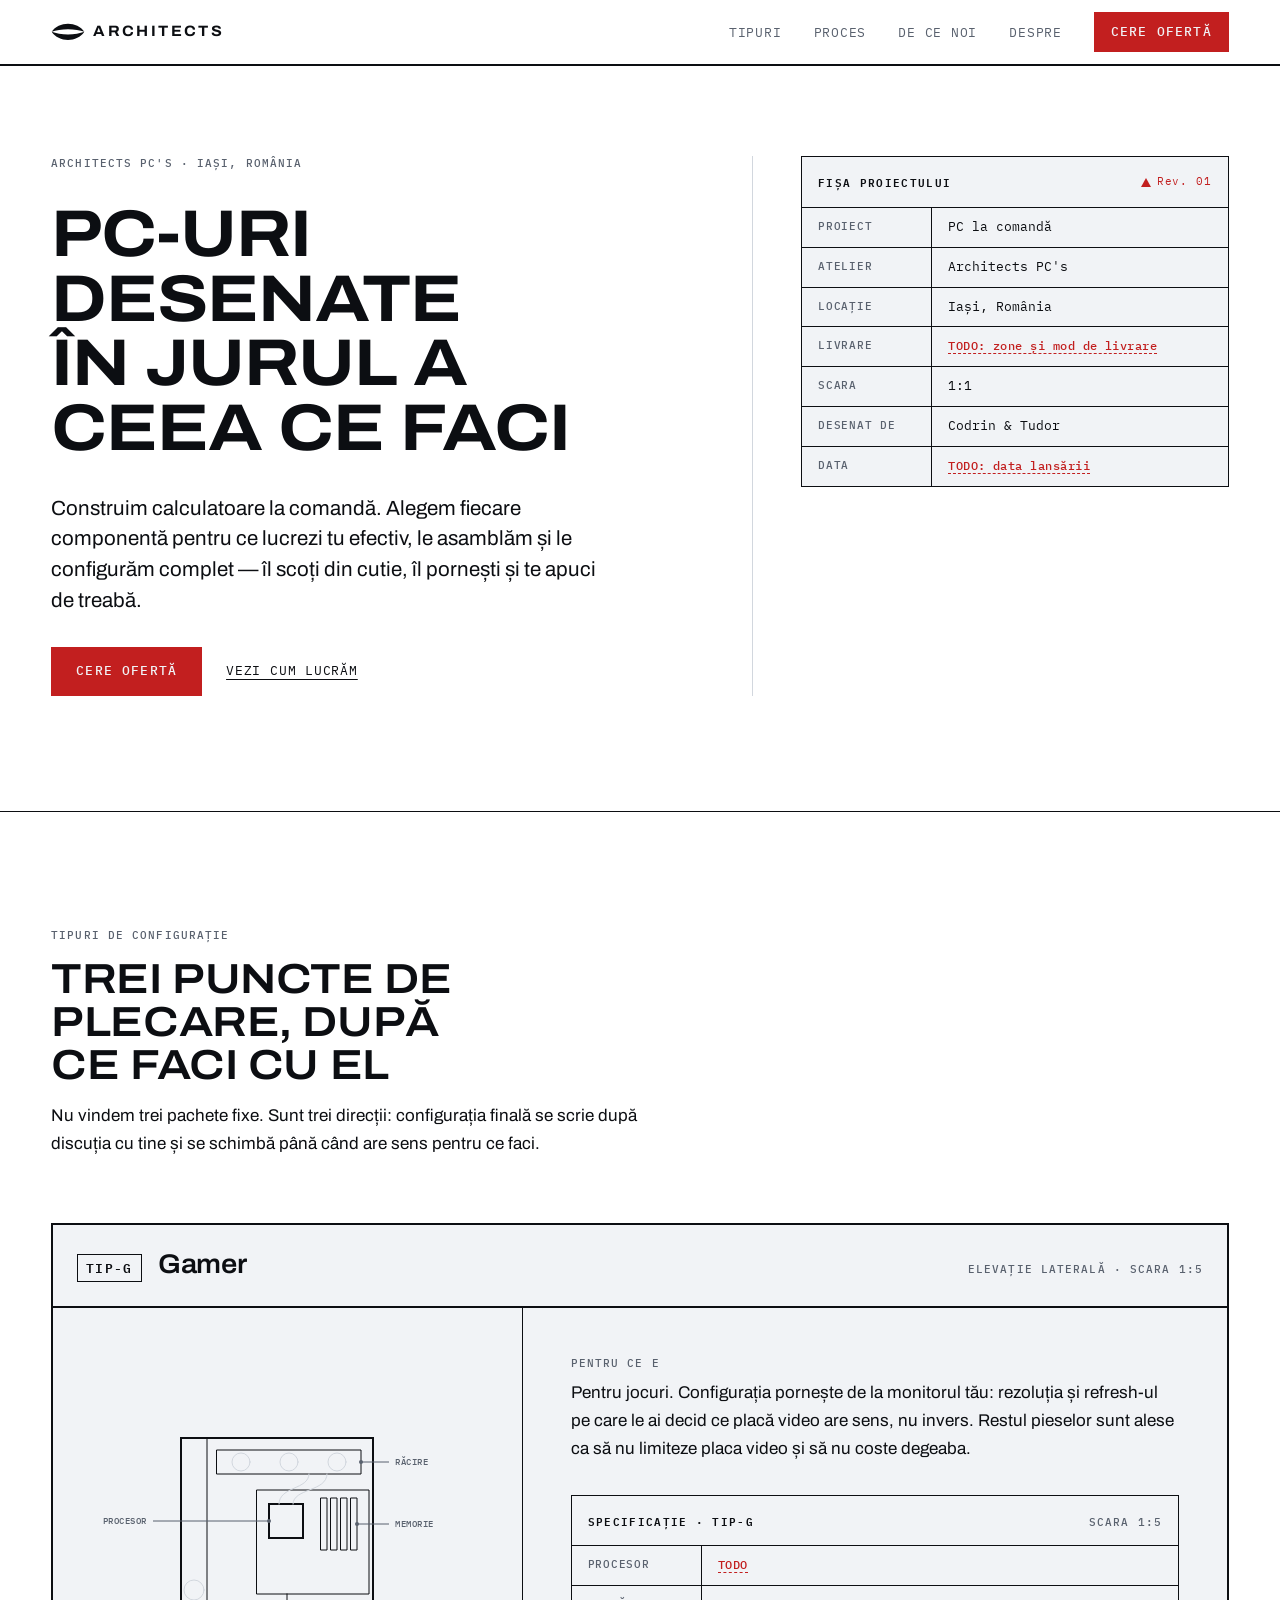
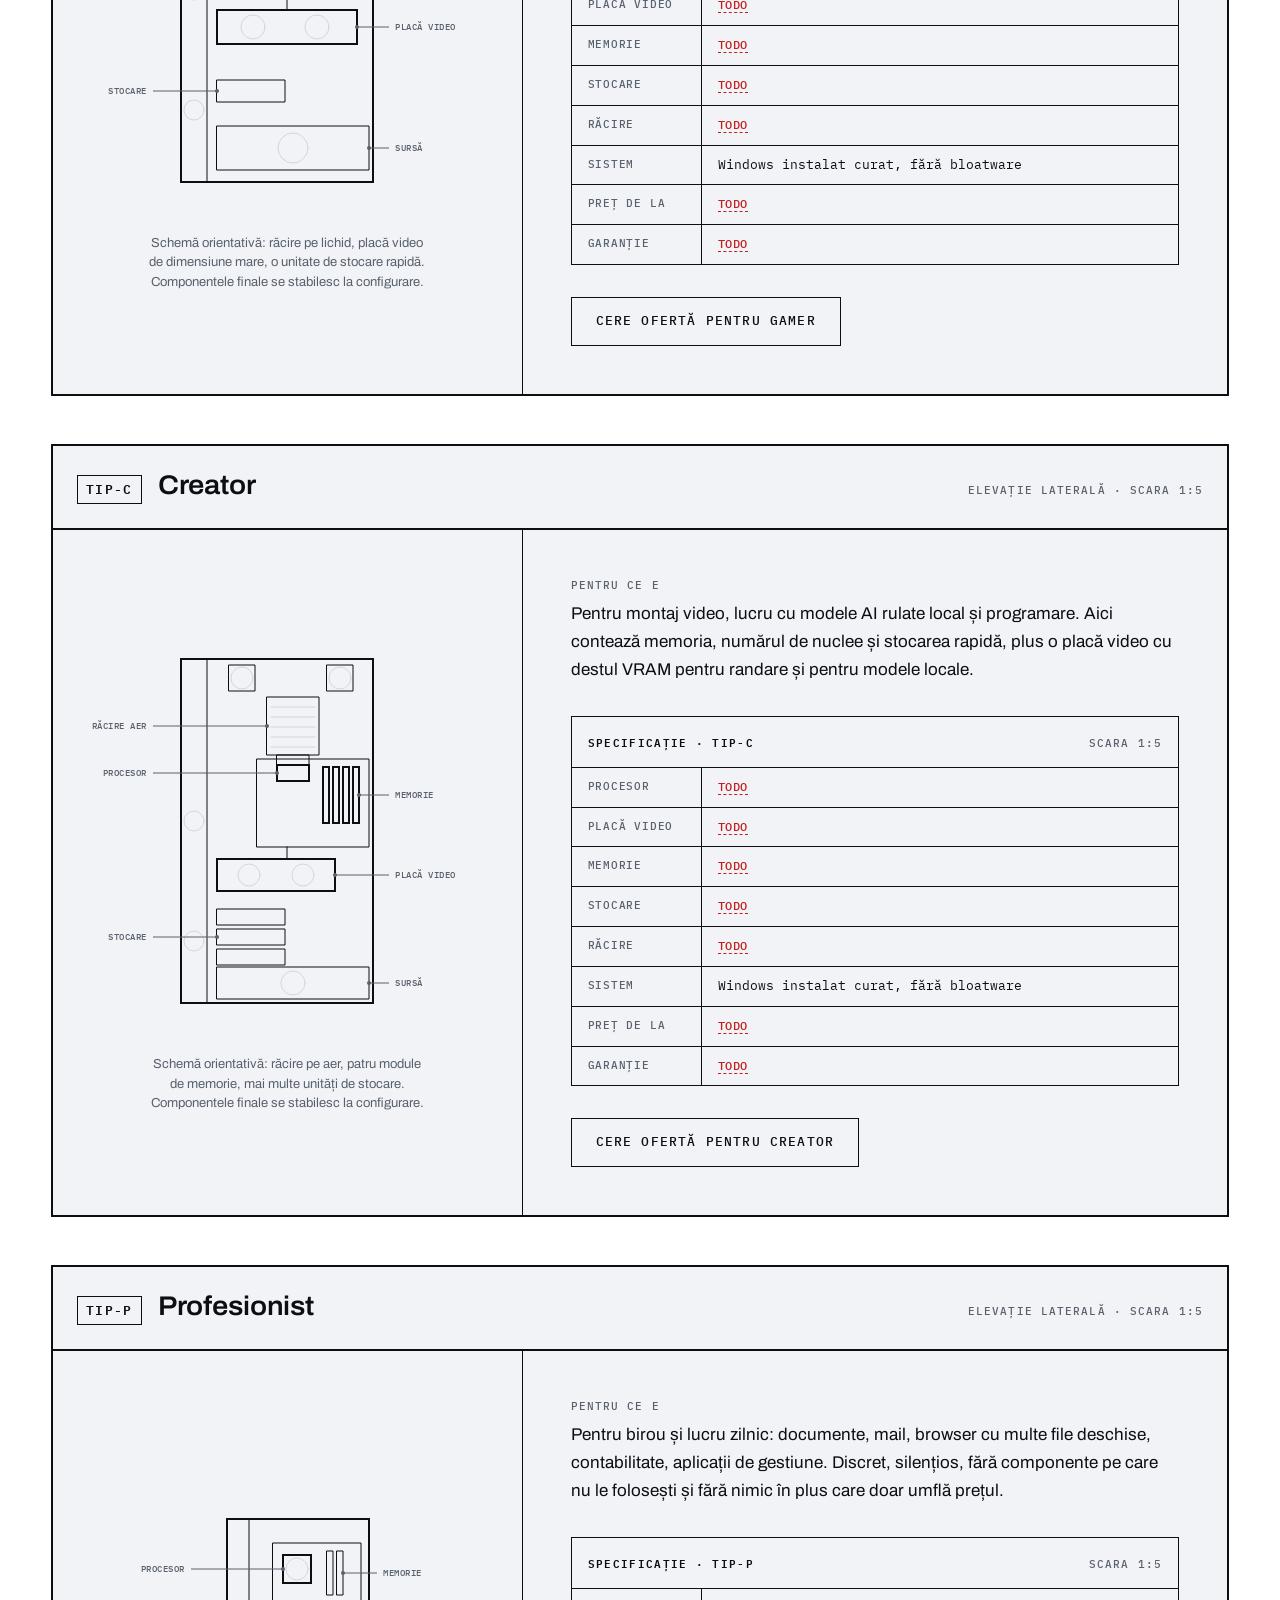
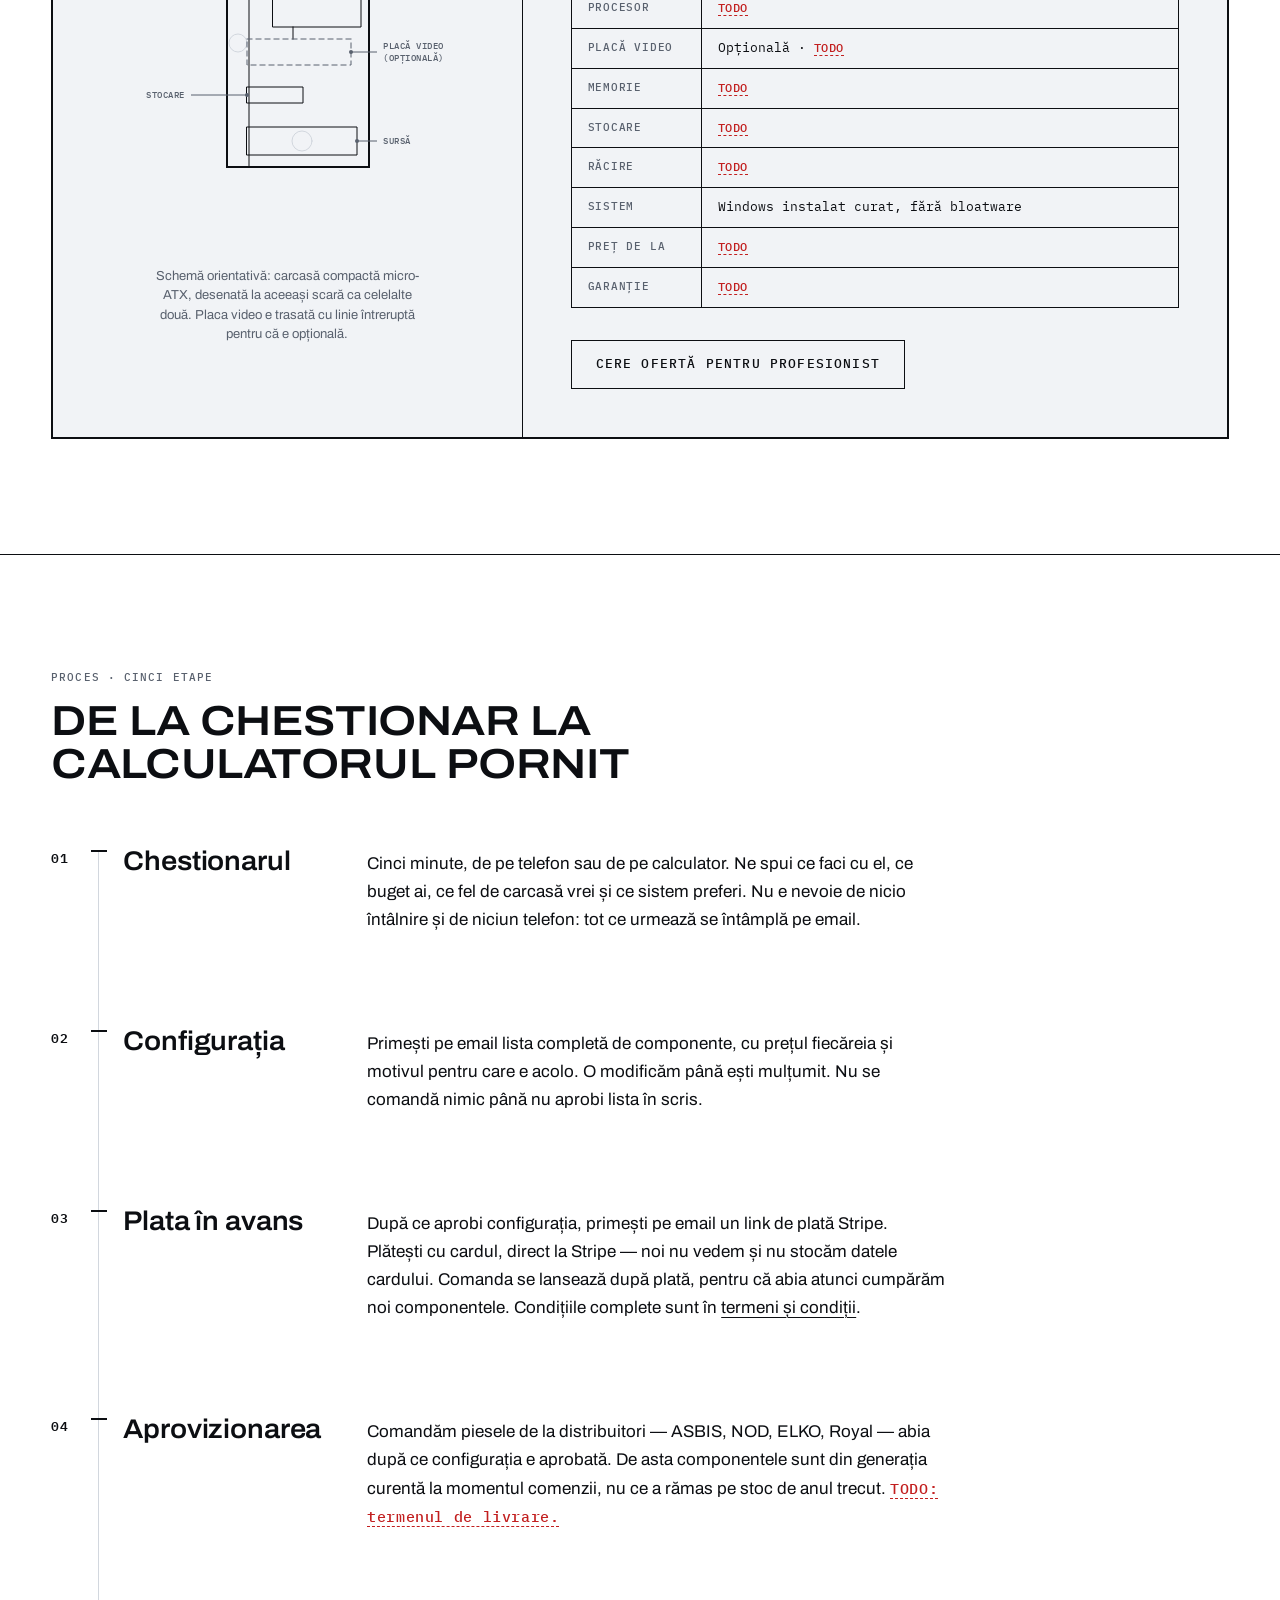
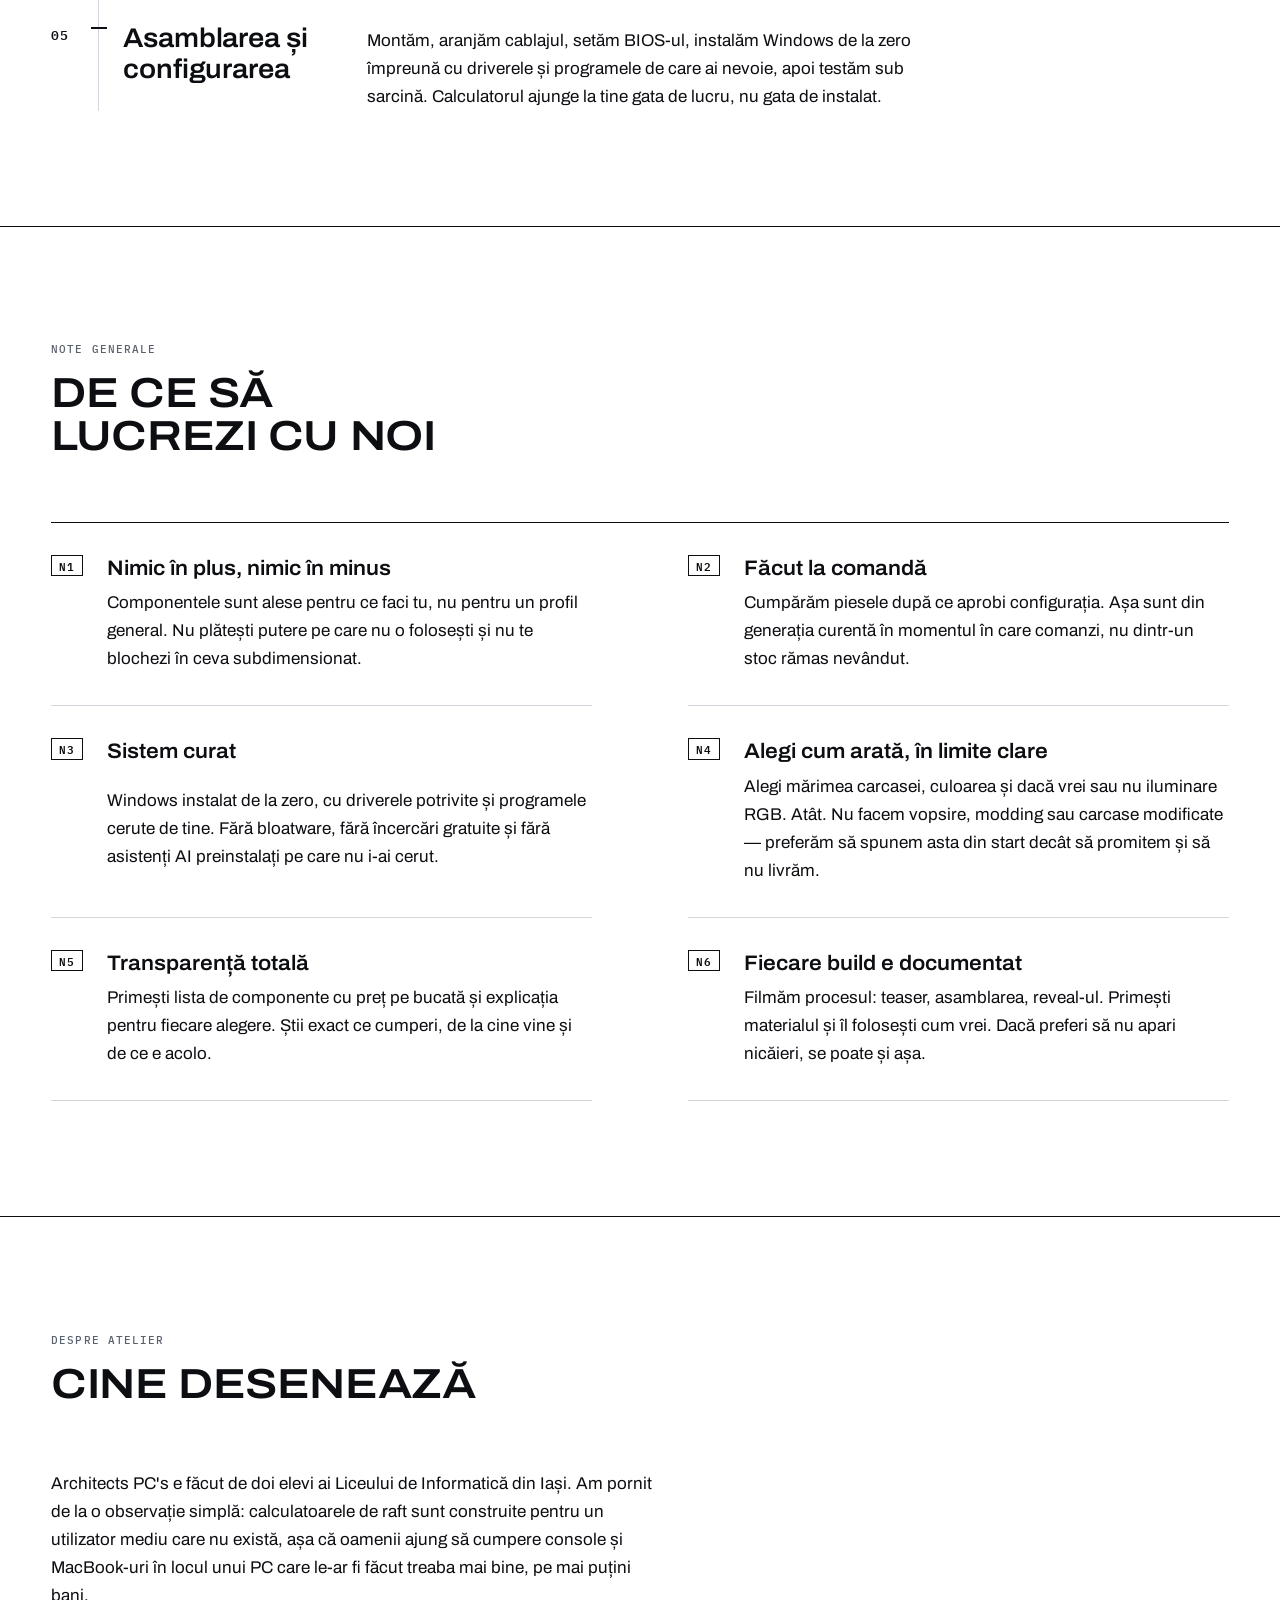
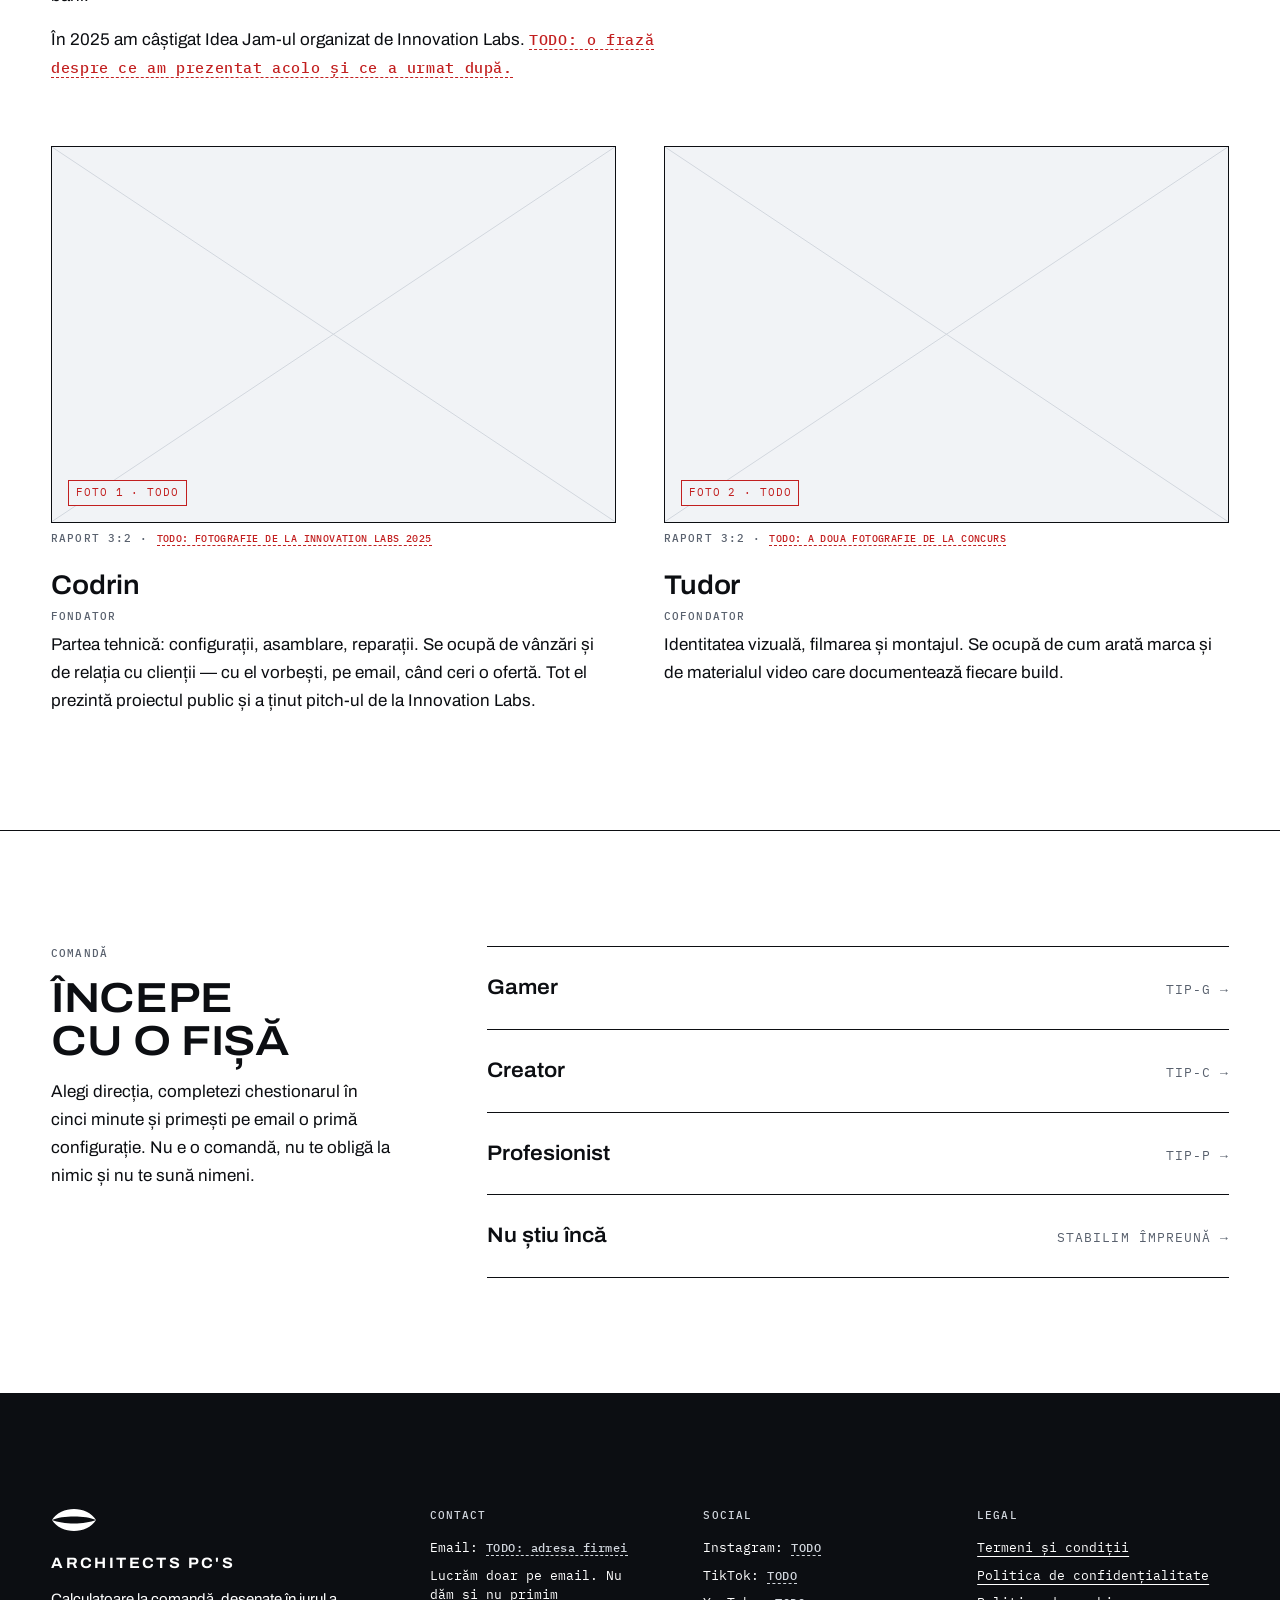
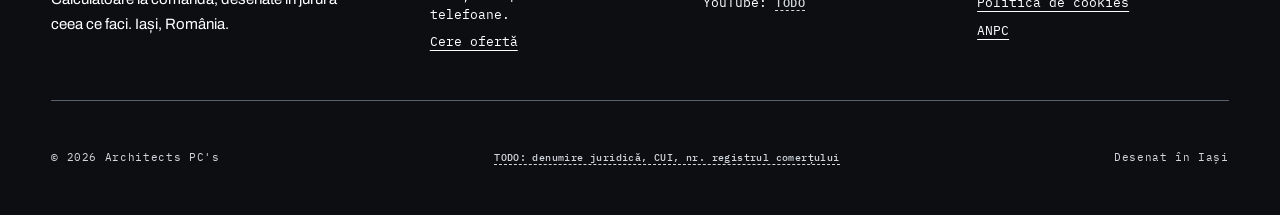
==== commit 26d1a226: "Paleta alb/negru, sigla-lentila si redenumire in Architects PC's - paleta trece de la crem la alb cu" ====
--- a/index.html
+++ b/index.html
@@ -11,7 +11,7 @@
      ============================================================ -->
 <meta name="robots" content="noindex, nofollow">
 
-<title>Architects PC Building — PC custom în Iași, făcut la comandă</title>
+<title>Architects PC's — PC custom în Iași, făcut la comandă</title>
 <meta name="description" content="PC custom în Iași și în toată România. Configurăm fiecare calculator după ce faci tu cu el, îl asamblăm și îl instalăm complet: Windows curat, drivere, BIOS setat. Cere o ofertă.">
 
 <!-- TODO: înlocuiește https://architectspc.ro/ cu domeniul real, aici,
@@ -20,17 +20,17 @@
 
 <meta property="og:type" content="website">
 <meta property="og:locale" content="ro_RO">
-<meta property="og:site_name" content="Architects PC Building">
-<meta property="og:title" content="Architects PC Building — PC custom în Iași, făcut la comandă">
+<meta property="og:site_name" content="Architects PC's">
+<meta property="og:title" content="Architects PC's — PC custom în Iași, făcut la comandă">
 <meta property="og:description" content="Calculatoare la comandă, cu fiecare componentă aleasă pentru ce lucrezi tu. Asamblate și configurate complet, în Iași.">
 <meta property="og:url" content="https://architectspc.ro/">
 <meta property="og:image" content="https://architectspc.ro/assets/logo/og-image.png">
 <meta property="og:image:width" content="1200">
 <meta property="og:image:height" content="630">
-<meta property="og:image:alt" content="Sigla Architects PC Building: un templu neoclasic desenat în linie, peste cuvintele ARCHITECTS PC BUILDING.">
+<meta property="og:image:alt" content="Sigla Architects PC's: o lentilă formată din două semiluni, peste titlul „PC-uri desenate în jurul a ceea ce faci”.">
 <meta name="twitter:card" content="summary_large_image">
 
-<meta name="theme-color" content="#F5ECDB">
+<meta name="theme-color" content="#FFFFFF">
 
 <link rel="icon" href="favicon.svg" type="image/svg+xml">
 <link rel="apple-touch-icon" href="assets/logo/apple-touch-icon.png">
@@ -46,10 +46,10 @@
 {
   "@context": "https://schema.org",
   "@type": "LocalBusiness",
-  "name": "Architects PC Building",
+  "name": "Architects PC's",
   "description": "Calculatoare custom făcute la comandă în Iași: configurație aleasă după utilizare, asamblare și instalare completă.",
   "url": "https://architectspc.ro/",
-  "logo": "https://architectspc.ro/assets/logo/architects-logo.png",
+  "logo": "https://architectspc.ro/assets/logo/icon-512.png",
   "image": "https://architectspc.ro/assets/logo/og-image.png",
   "email": "TODO: adresa de email a firmei",
   "priceRange": "TODO",
@@ -81,14 +81,11 @@
 
 <header class="header">
   <div class="header__inner">
-    <a class="brand" href="index.html" aria-label="Architects PC Building — acasă">
-      <svg class="brand__mark" viewBox="0 0 100 100" aria-hidden="true" focusable="false">
-        <g fill="none" stroke="currentColor" stroke-width="6" stroke-linejoin="miter" stroke-linecap="square">
-          <path d="M50 8 L96 38 L4 38 Z"/>
-          <path d="M4 48 H96"/>
-          <path d="M18 56 V80 M38 56 V80 M62 56 V80 M82 56 V80"/>
-          <path d="M8 88 H92"/>
-          <path d="M0 97 H100"/>
+    <a class="brand" href="index.html" aria-label="Architects PC's — acasă">
+      <svg class="brand__mark" viewBox="0 0 100 52" aria-hidden="true" focusable="false">
+        <g fill="currentColor">
+          <path d="M2 26C22 -6 78 -6 98 26C74 16 26 16 2 26Z"/>
+          <path d="M2 26C22 58 78 58 98 26C74 36 26 36 2 26Z"/>
         </g>
       </svg>
       <span class="brand__name">Architects</span>
@@ -121,7 +118,7 @@
     <div class="shell">
       <div class="hero__grid">
         <div class="hero__head">
-          <p class="label">Architects PC Building &middot; Iași, România</p>
+          <p class="label">Architects PC's &middot; Iași, România</p>
           <h1 class="display">PC-uri desenate în jurul a ceea ce faci</h1>
           <p class="lede">
             Construim calculatoare la comandă. Alegem fiecare componentă pentru ce
@@ -141,7 +138,7 @@
               <span class="rev">Rev. 01</span>
             </div>
             <div class="tb__row"><div class="tb__k">Proiect</div><div class="tb__v">PC la comandă</div></div>
-            <div class="tb__row"><div class="tb__k">Atelier</div><div class="tb__v">Architects PC Building</div></div>
+            <div class="tb__row"><div class="tb__k">Atelier</div><div class="tb__v">Architects PC's</div></div>
             <div class="tb__row"><div class="tb__k">Locație</div><div class="tb__v">Iași, România</div></div>
             <div class="tb__row"><div class="tb__k">Livrare</div><div class="tb__v"><span class="todo">TODO: zone și mod de livrare</span></div></div>
             <div class="tb__row"><div class="tb__k">Scara</div><div class="tb__v">1:1</div></div>
@@ -697,7 +694,7 @@
           <!-- Vârstele au fost scoase din frază: Codrin are 17 ani, iar vârsta
                lui Tudor nu e confirmată. Dacă vrei să le pui la loc, scrie-le
                aici — e un detaliu bun pentru poveste. -->
-          Architects PC Building e făcut de doi elevi ai Liceului de
+          Architects PC's e făcut de doi elevi ai Liceului de
           Informatică din Iași. Am pornit de la o observație
           simplă: calculatoarele de raft sunt construite pentru un utilizator
           mediu care nu există, așa că oamenii ajung să cumpere console și
@@ -821,16 +818,13 @@
   <div class="footer__inner">
     <div class="footer__grid">
       <div class="footer__col">
-        <svg class="footer__mark" viewBox="0 0 100 100" aria-hidden="true" focusable="false">
-          <g fill="none" stroke="currentColor" stroke-width="6" stroke-linejoin="miter" stroke-linecap="square">
-            <path d="M50 8 L96 38 L4 38 Z"/>
-            <path d="M4 48 H96"/>
-            <path d="M18 56 V80 M38 56 V80 M62 56 V80 M82 56 V80"/>
-            <path d="M8 88 H92"/>
-            <path d="M0 97 H100"/>
+        <svg class="footer__mark" viewBox="0 0 100 52" aria-hidden="true" focusable="false">
+          <g fill="currentColor">
+            <path d="M2 26C22 -6 78 -6 98 26C74 16 26 16 2 26Z"/>
+            <path d="M2 26C22 58 78 58 98 26C74 36 26 36 2 26Z"/>
           </g>
         </svg>
-        <p class="brand__name">Architects PC Building</p>
+        <p class="brand__name">Architects PC's</p>
         <p class="prose" style="font-size:var(--fs-15)">
           Calculatoare la comandă, desenate în jurul a ceea ce faci. Iași, România.
         </p>
@@ -866,7 +860,7 @@
     </div>
 
     <div class="footer__base">
-      <span>&copy; 2026 Architects PC Building</span>
+      <span>&copy; 2026 Architects PC's</span>
       <span><span class="todo">TODO: denumire juridică, CUI, nr. registrul comerțului</span></span>
       <span>Desenat în Iași</span>
     </div>
--- a/css/style.css
+++ b/css/style.css
@@ -32,14 +32,15 @@
 
 :root {
   /* --- Culori ------------------------------------------------------------
-     ink și cream sunt luate direct din siglă și sunt fixe.
-     Restul sunt derivate din ele — nu se introduce nicio nuanță străină.   */
-
-  --ink: #151f21;          /* linie de contur, text principal, fundal subsol */
-  --cream: #f5ecdb;        /* fundalul paginii — planșeta de desen          */
-  --sheet: #fcf8f0;        /* hârtia: carduri, foi, câmpuri de formular     */
-  --graphite: #5a6466;     /* text secundar, linii medii — 5.19:1 pe cream  */
-  --construction: #c9bfac; /* linii de construcție. NICIODATĂ text.         */
+     Paletă monocromă, ca sigla: alb, negru și un singur roșu.
+     Neutrele sunt înclinate imperceptibil spre albastru, ca să nu pară
+     un gri „din cutie” și ca să nu tragă spre bej lângă alb pur.          */
+
+  --ink: #0c0e12;          /* text principal, contururi, fundal subsol      */
+  --paper: #ffffff;        /* fundalul paginii — alb curat                  */
+  --panel: #f1f3f6;        /* suprafețe ridicate: foi, carduri, câmpuri     */
+  --graphite: #59616e;     /* text secundar — 6.0:1 pe alb                  */
+  --construction: #d2d7de; /* linii de construcție. NICIODATĂ text.         */
   --redline: #c21f1f;      /* accentul unic: creionul roșu de corectură     */
 
   /* Culoarea inelului de focus. Se rescrie pe fundal închis (vezi subsol). */
@@ -111,7 +112,7 @@
 
 body {
   margin: 0;
-  background: var(--cream);
+  background: var(--paper);
   color: var(--ink);
   font-family: var(--font-body);
   font-size: var(--fs-17);
@@ -168,7 +169,7 @@
   z-index: 100;
   padding: var(--s-2) var(--s-3);
   background: var(--ink);
-  color: var(--cream);
+  color: var(--paper);
   font-family: var(--font-mono);
   font-size: var(--fs-13);
   text-decoration: none;
@@ -343,7 +344,7 @@
 
 .btn--primary {
   background: var(--redline);
-  color: var(--sheet);
+  color: var(--panel);
   border-color: var(--redline);
 }
 
@@ -360,7 +361,7 @@
 
 .btn--ghost:hover {
   background: var(--ink);
-  color: var(--cream);
+  color: var(--paper);
 }
 
 .btn--small {
@@ -402,7 +403,7 @@
   position: sticky;
   top: 0;
   z-index: 50;
-  background: var(--cream);
+  background: var(--paper);
   border-bottom: var(--w-object) solid var(--ink);
 }
 
@@ -425,9 +426,10 @@
   color: var(--ink);
 }
 
+/* Sigla e o lentilă lată, nu un pătrat: se dimensionează pe lățime. */
 .brand__mark {
-  width: 26px;
-  height: 26px;
+  width: 34px;
+  height: auto;
   flex: none;
 }
 
@@ -508,7 +510,7 @@
     flex-direction: column;
     align-items: stretch;
     gap: 0;
-    background: var(--cream);
+    background: var(--paper);
     border-bottom: var(--w-object) solid var(--ink);
     padding: var(--s-3) var(--gutter) var(--s-5);
   }
@@ -594,7 +596,7 @@
    ========================================================================== */
 
 .tb {
-  background: var(--sheet);
+  background: var(--panel);
   border: var(--w-visible) solid var(--ink);
 }
 
@@ -677,7 +679,7 @@
 }
 
 .sheet {
-  background: var(--sheet);
+  background: var(--panel);
   border: var(--w-object) solid var(--ink);
 }
 
@@ -1004,7 +1006,7 @@
   position: relative;
   aspect-ratio: 3 / 2;
   border: var(--w-visible) solid var(--ink);
-  background: var(--sheet);
+  background: var(--panel);
 }
 
 .slot__x {
@@ -1019,7 +1021,7 @@
   left: var(--s-3);
   bottom: var(--s-3);
   padding: 3px 7px;
-  background: var(--sheet);
+  background: var(--panel);
   border: var(--w-visible) solid var(--redline);
   color: var(--redline);
   font-family: var(--font-mono);
@@ -1056,7 +1058,7 @@
 }
 
 .pick:hover {
-  background: var(--sheet);
+  background: var(--panel);
   padding-inline: var(--s-3);
 }
 
@@ -1094,9 +1096,9 @@
 .footer {
   /* Pe fundal închis, roșul de corectură nu are contrast suficient —
      inelul de focus devine crem. */
-  --focus: var(--cream);
+  --focus: var(--paper);
   background: var(--ink);
-  color: var(--cream);
+  color: var(--paper);
 }
 
 .footer__inner {
@@ -1134,7 +1136,7 @@
 }
 
 .footer__link {
-  color: var(--cream);
+  color: var(--paper);
   text-decoration: underline;
   text-decoration-thickness: var(--w-visible);
   text-underline-offset: 4px;
@@ -1163,8 +1165,8 @@
 }
 
 .footer__mark {
-  width: 34px;
-  height: 34px;
+  width: 46px;
+  height: auto;
   margin-bottom: var(--s-2);
 }
 
@@ -1275,7 +1277,7 @@
 .select {
   width: 100%;
   padding: 12px var(--s-3);
-  background: var(--sheet);
+  background: var(--panel);
   border: var(--w-visible) solid var(--ink);
   border-radius: 0;
   font-family: var(--font-mono);
@@ -1342,7 +1344,7 @@
 }
 
 .option:hover {
-  background: var(--sheet);
+  background: var(--panel);
 }
 
 .option__input {
@@ -1351,7 +1353,7 @@
   height: 16px;
   margin: 4px 0 0;
   border: var(--w-visible) solid var(--ink);
-  background: var(--sheet);
+  background: var(--panel);
   flex: none;
   cursor: pointer;
 }
@@ -1370,7 +1372,7 @@
 input.option__input[type='checkbox']:checked {
   border-width: var(--w-visible);
   background: var(--redline);
-  box-shadow: inset 0 0 0 3px var(--sheet);
+  box-shadow: inset 0 0 0 3px var(--panel);
 }
 
 .option__text {
@@ -1405,7 +1407,7 @@
 .form-summary {
   padding: var(--s-4);
   border: var(--w-object) solid var(--redline);
-  background: var(--sheet);
+  background: var(--panel);
   margin-bottom: var(--s-5);
 }
 
@@ -1428,14 +1430,14 @@
   font-family: var(--font-mono);
   font-size: 0.92em;
   padding: 1px 5px;
-  background: var(--cream);
+  background: var(--paper);
   border: var(--w-visible) solid var(--construction);
 }
 
 .form-done {
   padding: var(--s-6) var(--s-5);
   border: var(--w-object) solid var(--ink);
-  background: var(--sheet);
+  background: var(--panel);
   display: grid;
   gap: var(--s-3);
 }
@@ -1511,7 +1513,7 @@
   margin-bottom: var(--s-7);
   padding: var(--s-4);
   border: var(--w-object) solid var(--redline);
-  background: var(--sheet);
+  background: var(--panel);
 }
 
 .legal__art {
@@ -1595,7 +1597,7 @@
 }
 
 .legal__table th {
-  background: var(--sheet);
+  background: var(--panel);
   font-family: var(--font-mono);
   font-size: var(--fs-11);
   font-weight: 500;
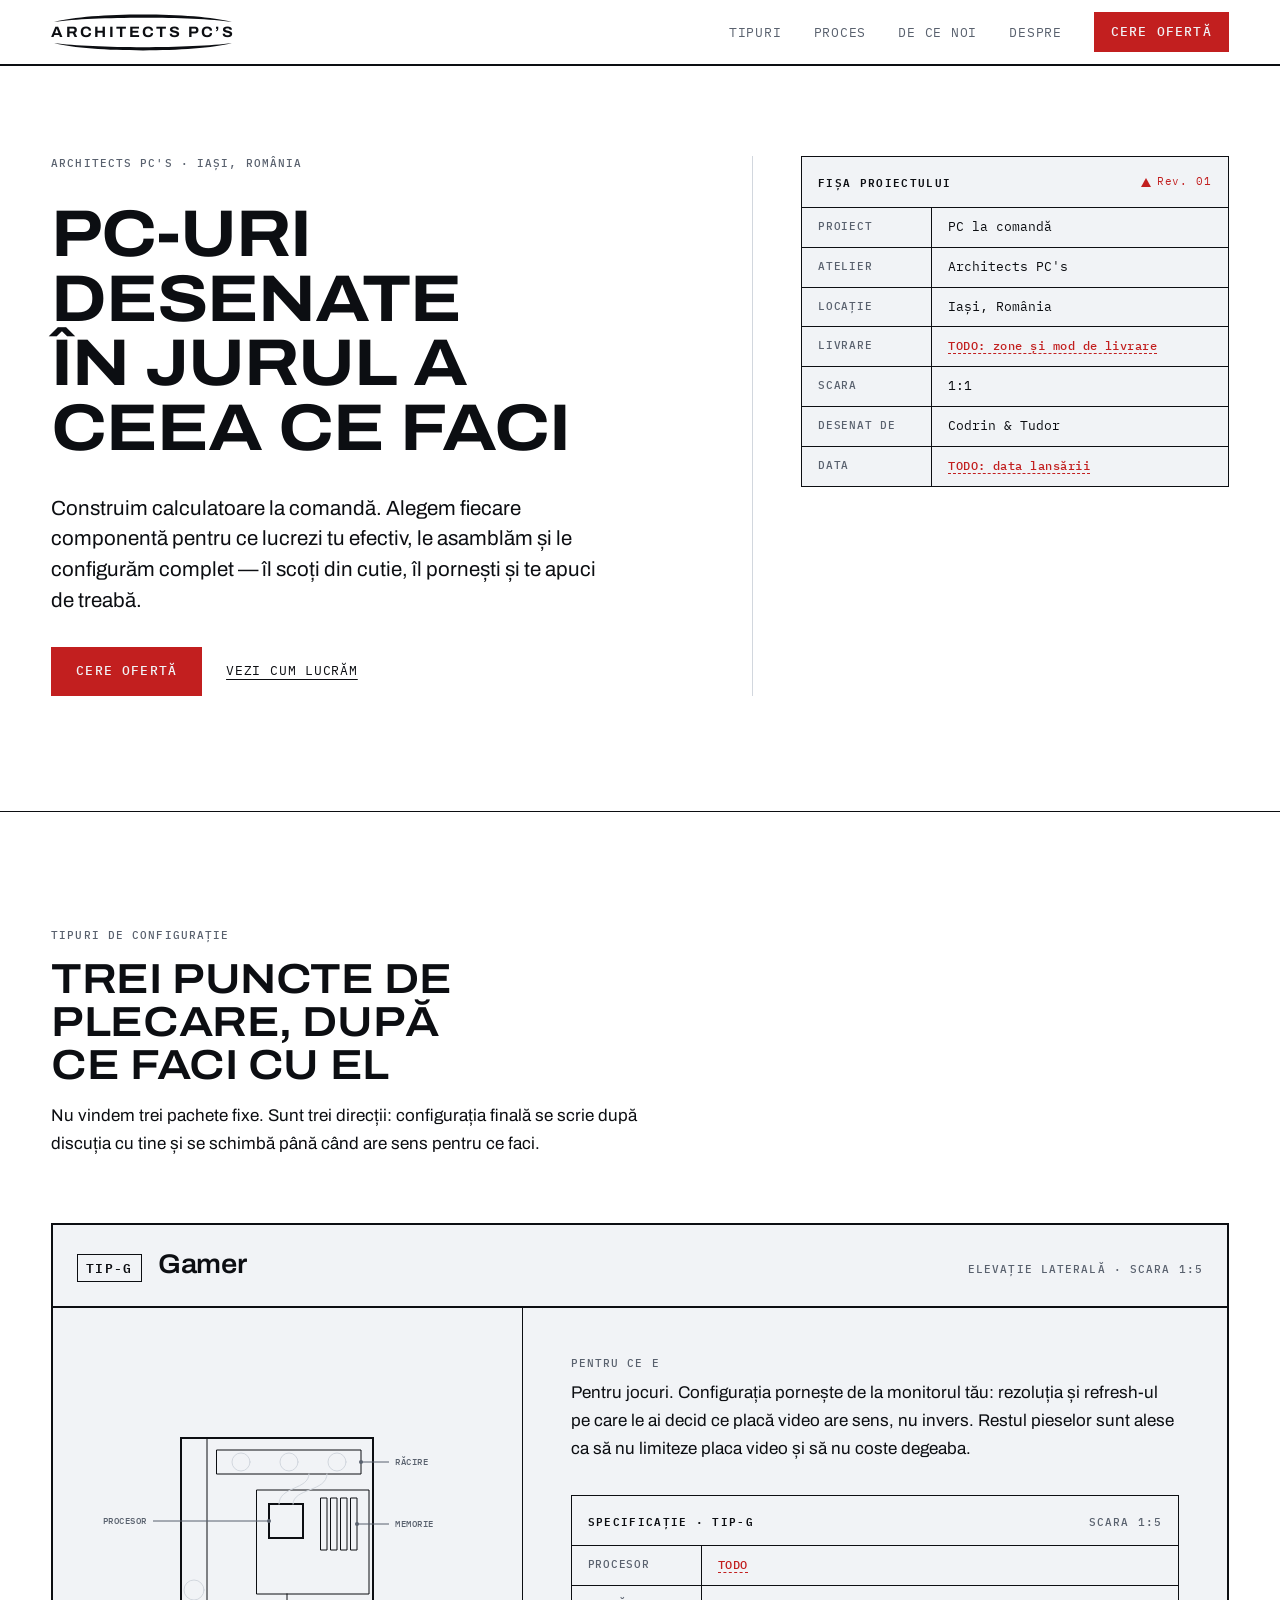
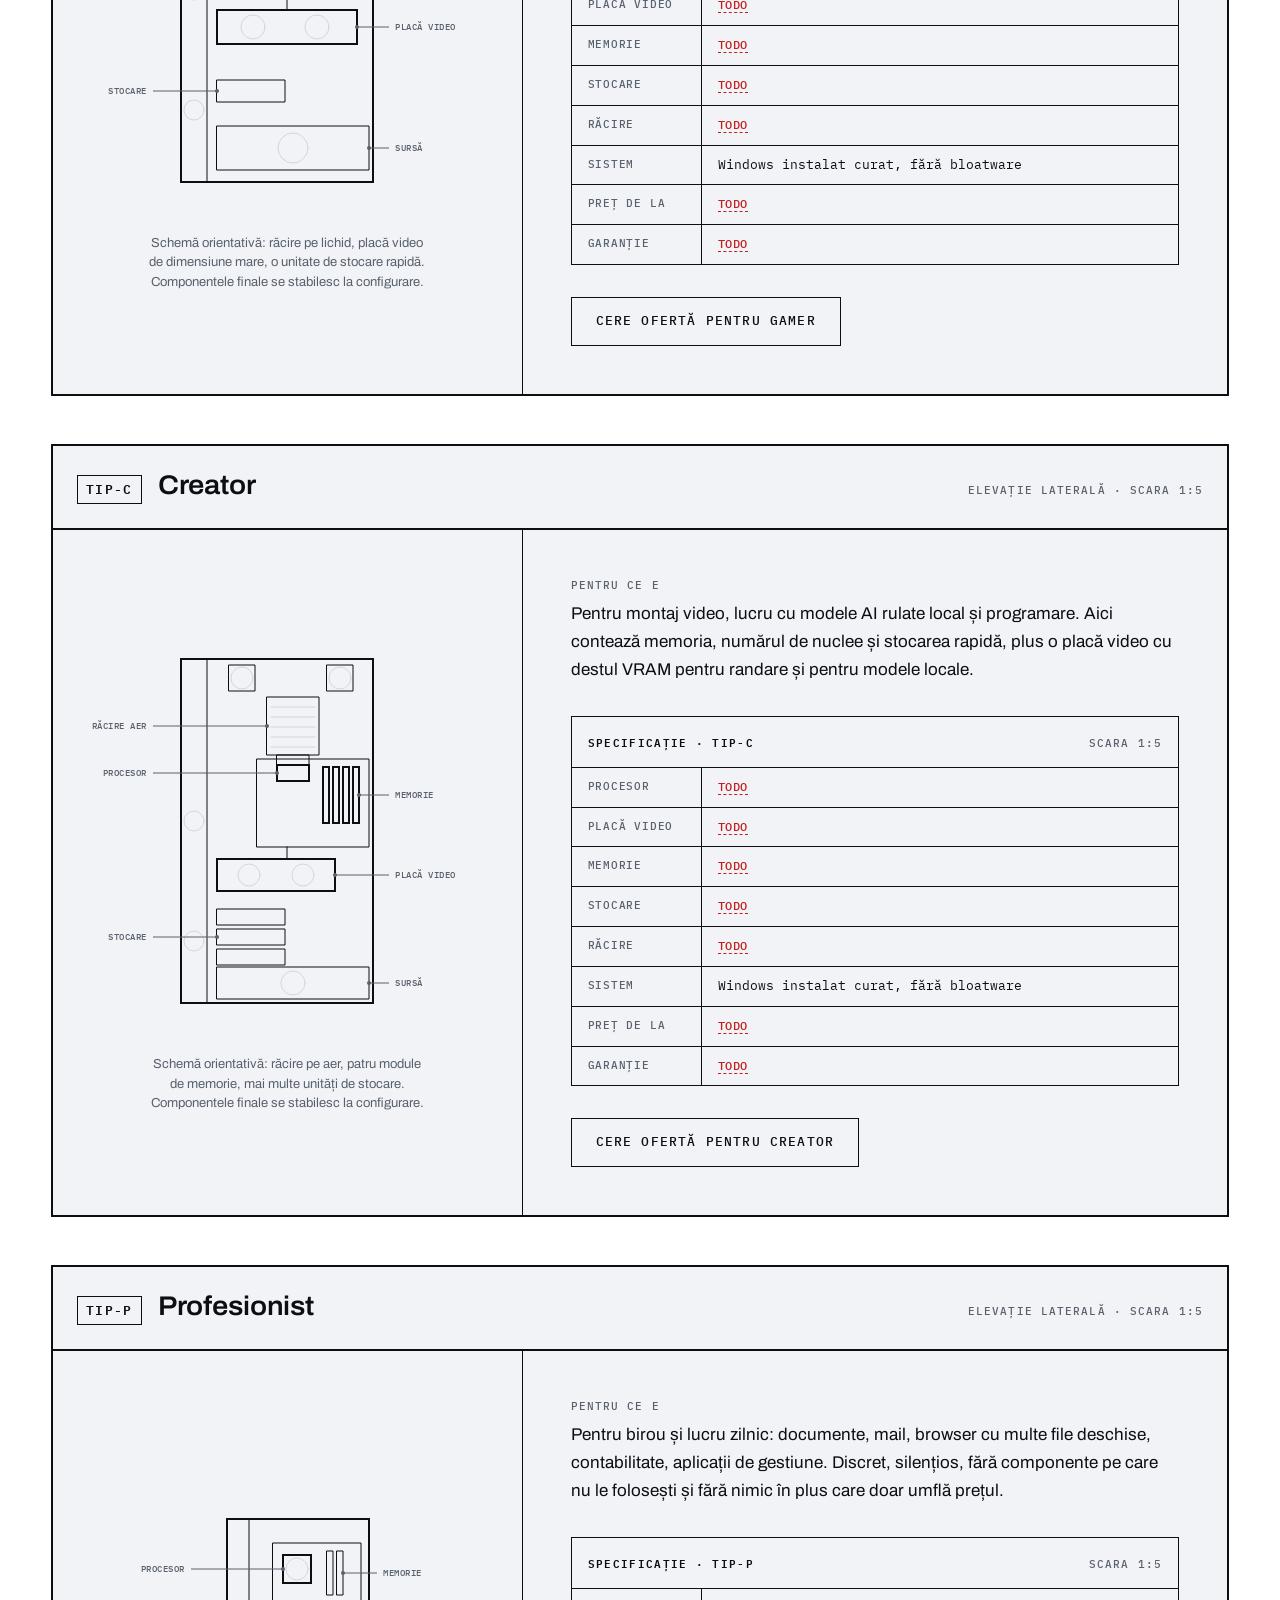
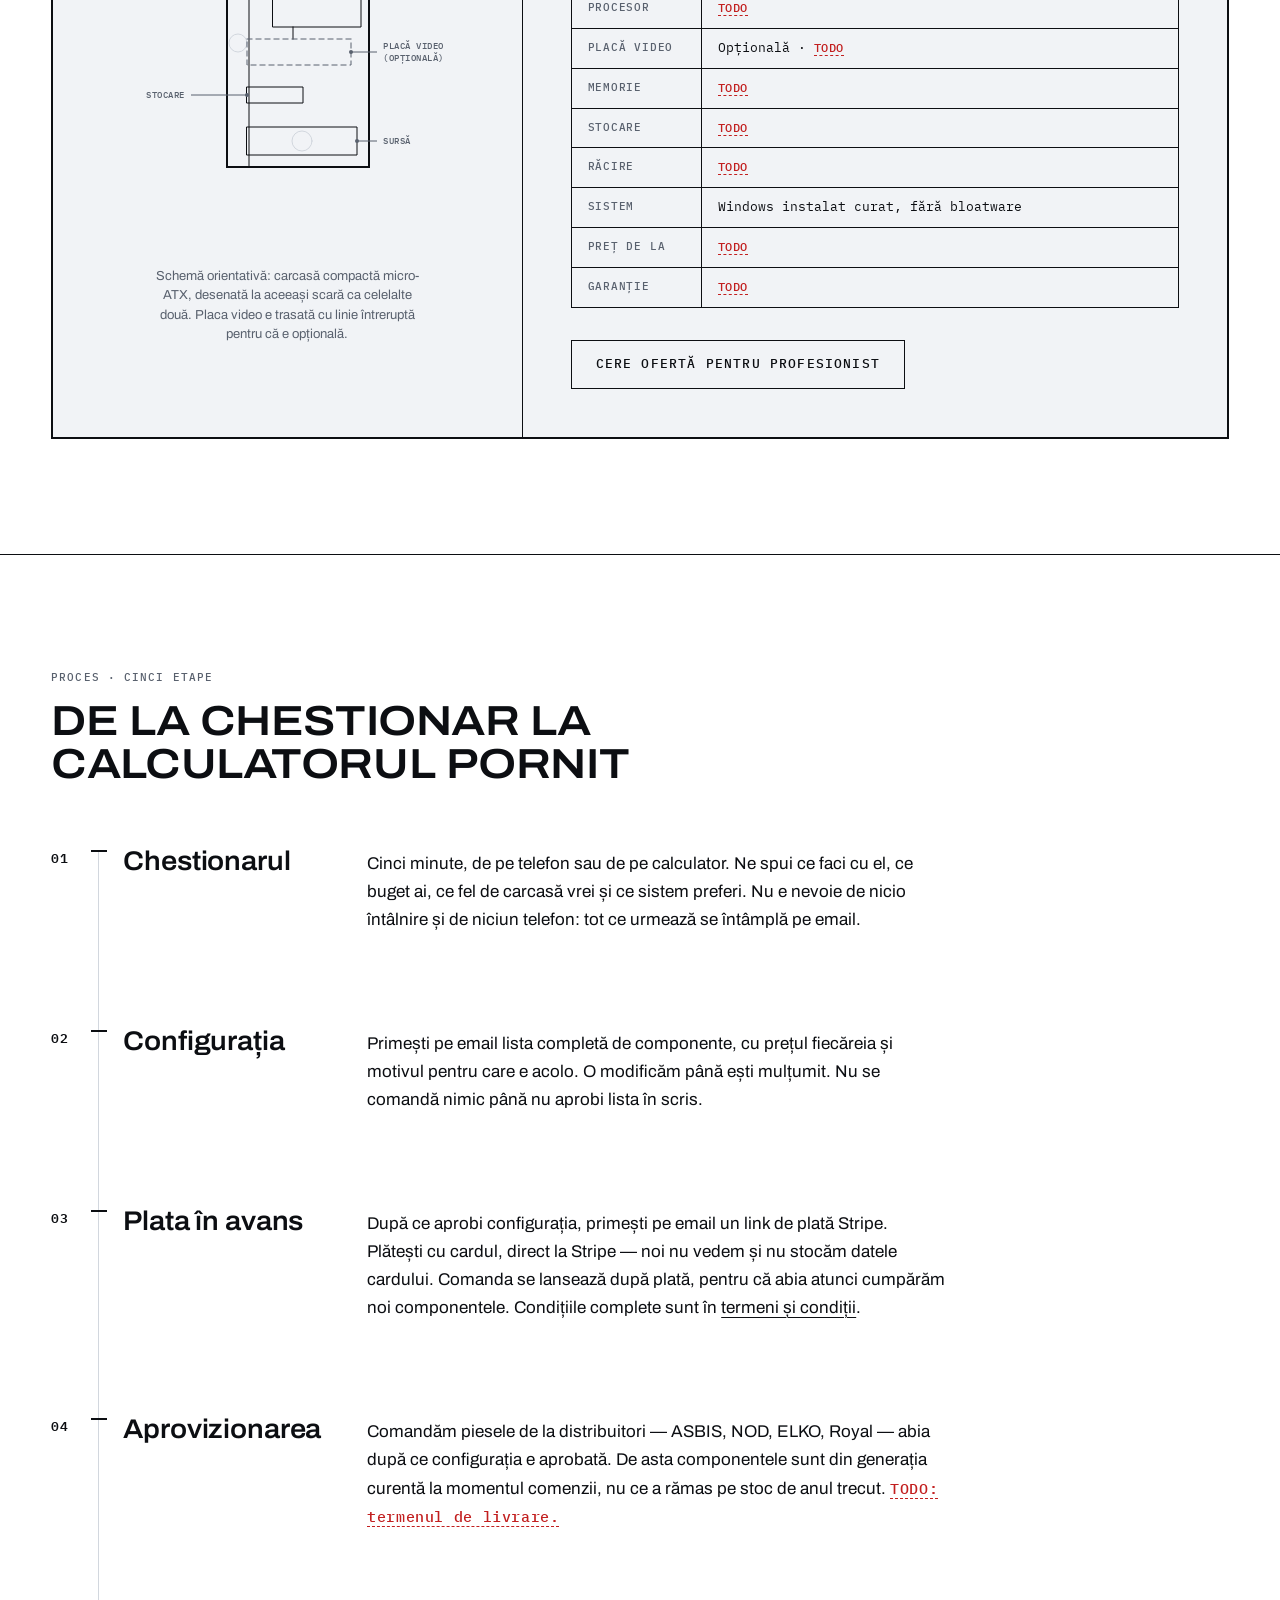
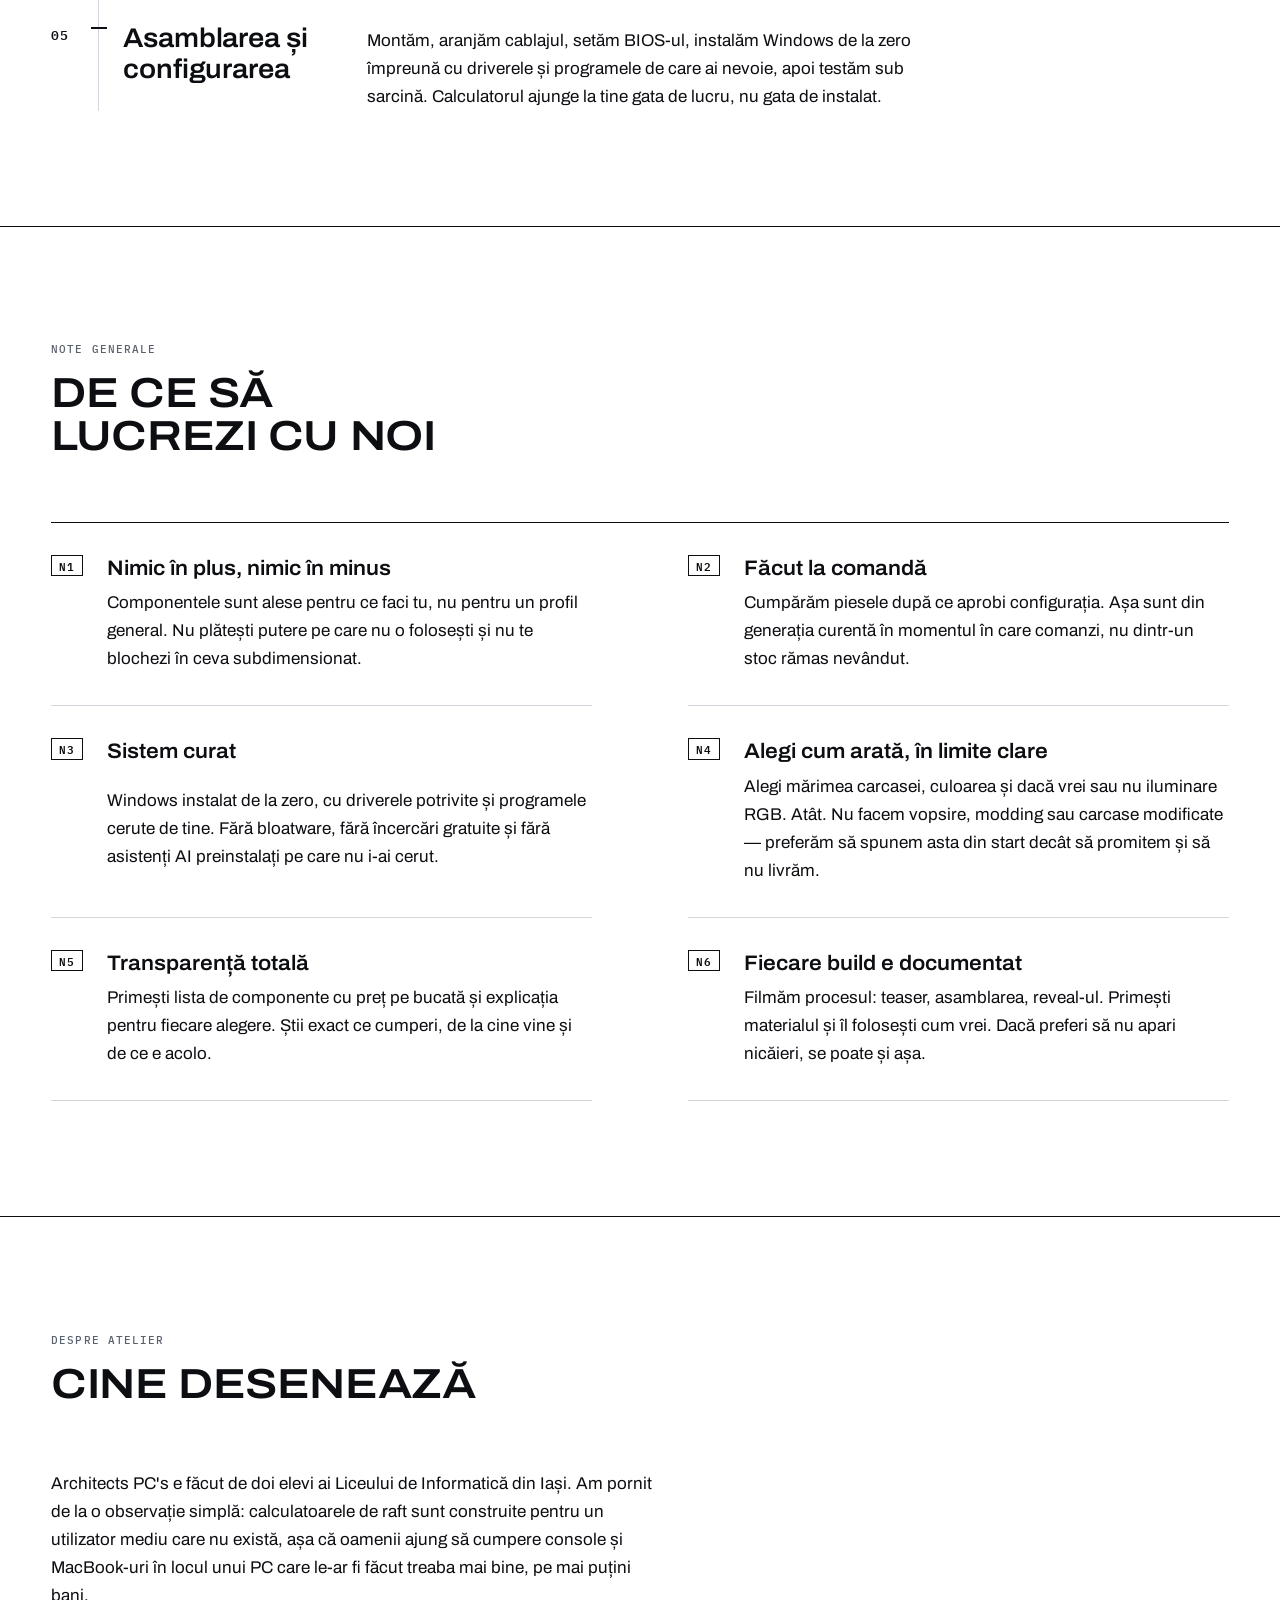
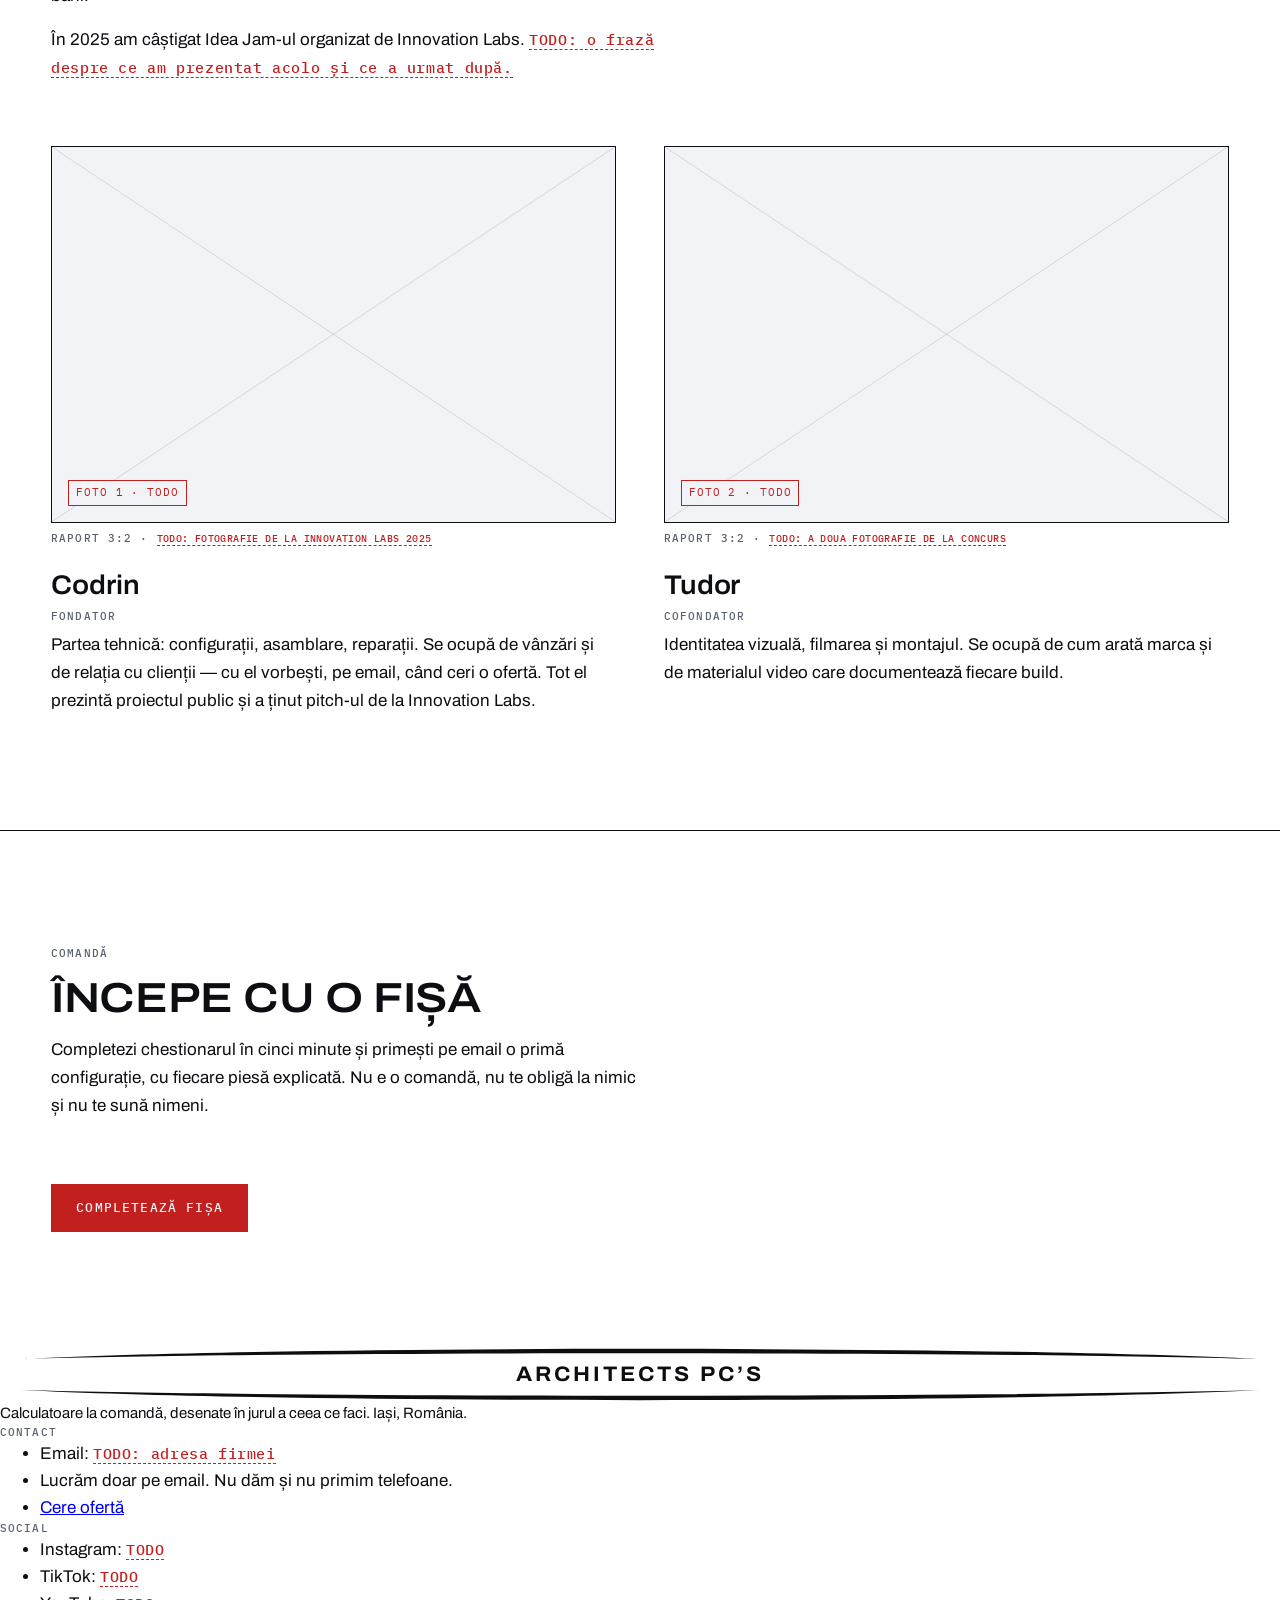
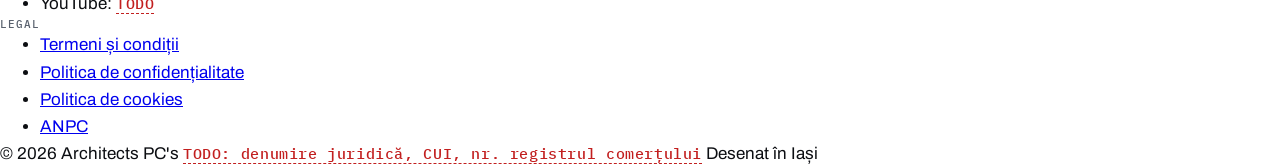
==== commit d256eb57: "Sigla ca lockup, mai multe scopuri in formular, fara lista de la final - sigla e acum lockup-ul real" ====
--- a/index.html
+++ b/index.html
@@ -81,14 +81,12 @@
 
 <header class="header">
   <div class="header__inner">
-    <a class="brand" href="index.html" aria-label="Architects PC's — acasă">
-      <svg class="brand__mark" viewBox="0 0 100 52" aria-hidden="true" focusable="false">
-        <g fill="currentColor">
-          <path d="M2 26C22 -6 78 -6 98 26C74 16 26 16 2 26Z"/>
-          <path d="M2 26C22 58 78 58 98 26C74 36 26 36 2 26Z"/>
-        </g>
-      </svg>
-      <span class="brand__name">Architects</span>
+    <a class="brand" href="index.html" aria-label="Architects PC's &#8212; acas&#259;">
+      <span class="brand__lockup">
+        <svg class="brand__arc" viewBox="0 0 120 13" preserveAspectRatio="none" aria-hidden="true" focusable="false"><path d="M2 13C26 -3 94 -3 118 13C92 4 28 4 2 13Z"/></svg>
+        <span class="brand__name">Architects PC&rsquo;s</span>
+        <svg class="brand__arc" viewBox="0 0 120 13" preserveAspectRatio="none" aria-hidden="true" focusable="false"><path d="M2 0C26 16 94 16 118 0C92 9 28 9 2 0Z"/></svg>
+      </span>
     </a>
 
     <button class="nav__toggle" type="button" id="navToggle" aria-expanded="false" aria-controls="nav">
@@ -779,35 +777,18 @@
        ================================================================== -->
   <section class="section" id="oferta">
     <div class="shell">
-      <div class="commission">
-        <div class="section__head reveal" style="margin-bottom:0">
-          <p class="label">Comandă</p>
-          <h2 class="h-section">Începe cu o fișă</h2>
-          <p class="prose">
-            Alegi direcția, completezi chestionarul în cinci minute și primești pe
-            email o primă configurație. Nu e o comandă, nu te obligă la nimic și nu
-            te sună nimeni.
-          </p>
-        </div>
-
-        <div class="picks reveal">
-          <a class="pick" href="oferta.html?scop=gamer">
-            <span class="pick__name">Gamer</span>
-            <span class="pick__go">TIP-G &rarr;</span>
-          </a>
-          <a class="pick" href="oferta.html?scop=creator">
-            <span class="pick__name">Creator</span>
-            <span class="pick__go">TIP-C &rarr;</span>
-          </a>
-          <a class="pick" href="oferta.html?scop=profesionist">
-            <span class="pick__name">Profesionist</span>
-            <span class="pick__go">TIP-P &rarr;</span>
-          </a>
-          <a class="pick" href="oferta.html">
-            <span class="pick__name">Nu știu încă</span>
-            <span class="pick__go">Stabilim împreună &rarr;</span>
-          </a>
-        </div>
+      <div class="section__head reveal">
+        <p class="label">Comandă</p>
+        <h2 class="h-section">Începe cu o fișă</h2>
+        <p class="prose">
+          Completezi chestionarul în cinci minute și primești pe email o primă
+          configurație, cu fiecare piesă explicată. Nu e o comandă, nu te obligă la
+          nimic și nu te sună nimeni.
+        </p>
+      </div>
+
+      <div class="reveal">
+        <a class="btn btn--primary" href="oferta.html">Completează fișa</a>
       </div>
     </div>
   </section>
@@ -818,13 +799,11 @@
   <div class="footer__inner">
     <div class="footer__grid">
       <div class="footer__col">
-        <svg class="footer__mark" viewBox="0 0 100 52" aria-hidden="true" focusable="false">
-          <g fill="currentColor">
-            <path d="M2 26C22 -6 78 -6 98 26C74 16 26 16 2 26Z"/>
-            <path d="M2 26C22 58 78 58 98 26C74 36 26 36 2 26Z"/>
-          </g>
-        </svg>
-        <p class="brand__name">Architects PC's</p>
+        <span class="brand__lockup brand__lockup--lg">
+          <svg class="brand__arc" viewBox="0 0 120 13" preserveAspectRatio="none" aria-hidden="true" focusable="false"><path d="M2 13C26 -3 94 -3 118 13C92 4 28 4 2 13Z"/></svg>
+          <span class="brand__name">Architects PC&rsquo;s</span>
+          <svg class="brand__arc" viewBox="0 0 120 13" preserveAspectRatio="none" aria-hidden="true" focusable="false"><path d="M2 0C26 16 94 16 118 0C92 9 28 9 2 0Z"/></svg>
+        </span>
         <p class="prose" style="font-size:var(--fs-15)">
           Calculatoare la comandă, desenate în jurul a ceea ce faci. Iași, România.
         </p>
--- a/css/style.css
+++ b/css/style.css
@@ -426,11 +426,23 @@
   color: var(--ink);
 }
 
-/* Sigla e o lentilă lată, nu un pătrat: se dimensionează pe lățime. */
-.brand__mark {
-  width: 34px;
-  height: auto;
-  flex: none;
+/* Sigla, construită ca în original: o semilună deasupra cuvântului, alta
+   dedesubt. Arcele se întind exact cât e de lat cuvântul, deci lockup-ul
+   rămâne corect la orice mărime de text. Culoarea vine din currentColor —
+   negru pe alb în antet, alb pe negru în subsol, dintr-o singură definiție. */
+.brand__lockup {
+  display: grid;
+  justify-items: stretch;
+  gap: 3px;
+}
+
+/* Înălțime fixă + preserveAspectRatio="none" în SVG: arcul se lățește după
+   cuvânt fără să se și înalțe, altfel lockup-ul umflă antetul. */
+.brand__arc {
+  display: block;
+  width: 100%;
+  height: 8px;
+  fill: currentColor;
 }
 
 .brand__name {
@@ -441,6 +453,22 @@
   letter-spacing: 0.16em;
   text-transform: uppercase;
   line-height: 1;
+  text-align: center;
+  white-space: nowrap;
+}
+
+.brand__lockup--lg {
+  gap: 5px;
+  justify-self: start;
+}
+
+.brand__lockup--lg .brand__arc {
+  height: 11px;
+}
+
+.brand__lockup--lg .brand__name {
+  font-size: var(--fs-21);
+  letter-spacing: 0.14em;
 }
 
 .nav {
@@ -1034,62 +1062,8 @@
    14  CHEMARE LA ACȚIUNE
    ========================================================================== */
 
-.commission {
-  display: grid;
-  gap: var(--s-6);
-}
-
-.picks {
-  display: grid;
-  border-top: var(--w-visible) solid var(--ink);
-}
-
-.pick {
-  display: flex;
-  align-items: baseline;
-  justify-content: space-between;
-  gap: var(--s-4);
-  padding-block: var(--s-4);
-  border-bottom: var(--w-visible) solid var(--ink);
-  text-decoration: none;
-  color: var(--ink);
-  transition: background-color var(--dur) var(--ease),
-    padding-inline var(--dur) var(--ease);
-}
-
-.pick:hover {
-  background: var(--panel);
-  padding-inline: var(--s-3);
-}
-
-.pick__name {
-  font-family: var(--font-body);
-  font-weight: 600;
-  font-stretch: var(--wdth-sub);
-  font-size: var(--fs-21);
-}
-
-.pick__go {
-  font-family: var(--font-mono);
-  font-size: var(--fs-13);
-  letter-spacing: 0.08em;
-  text-transform: uppercase;
-  color: var(--graphite);
-}
-
-.pick:hover .pick__go {
-  color: var(--redline);
-}
-
-@media (min-width: 900px) {
-  .commission {
-    grid-template-columns: minmax(0, 34ch) 1fr;
-    gap: var(--s-8);
-    align-items: start;
-  }
-}
-
-/* ==========================================================================
+.pick:hover @media (min-width: 900px) {
+  /* ==========================================================================
    15  SUBSOL
    ========================================================================== */
 
@@ -1162,12 +1136,6 @@
   font-size: var(--fs-11);
   letter-spacing: 0.06em;
   color: var(--construction);
-}
-
-.footer__mark {
-  width: 46px;
-  height: auto;
-  margin-bottom: var(--s-2);
 }
 
 @media (min-width: 640px) {
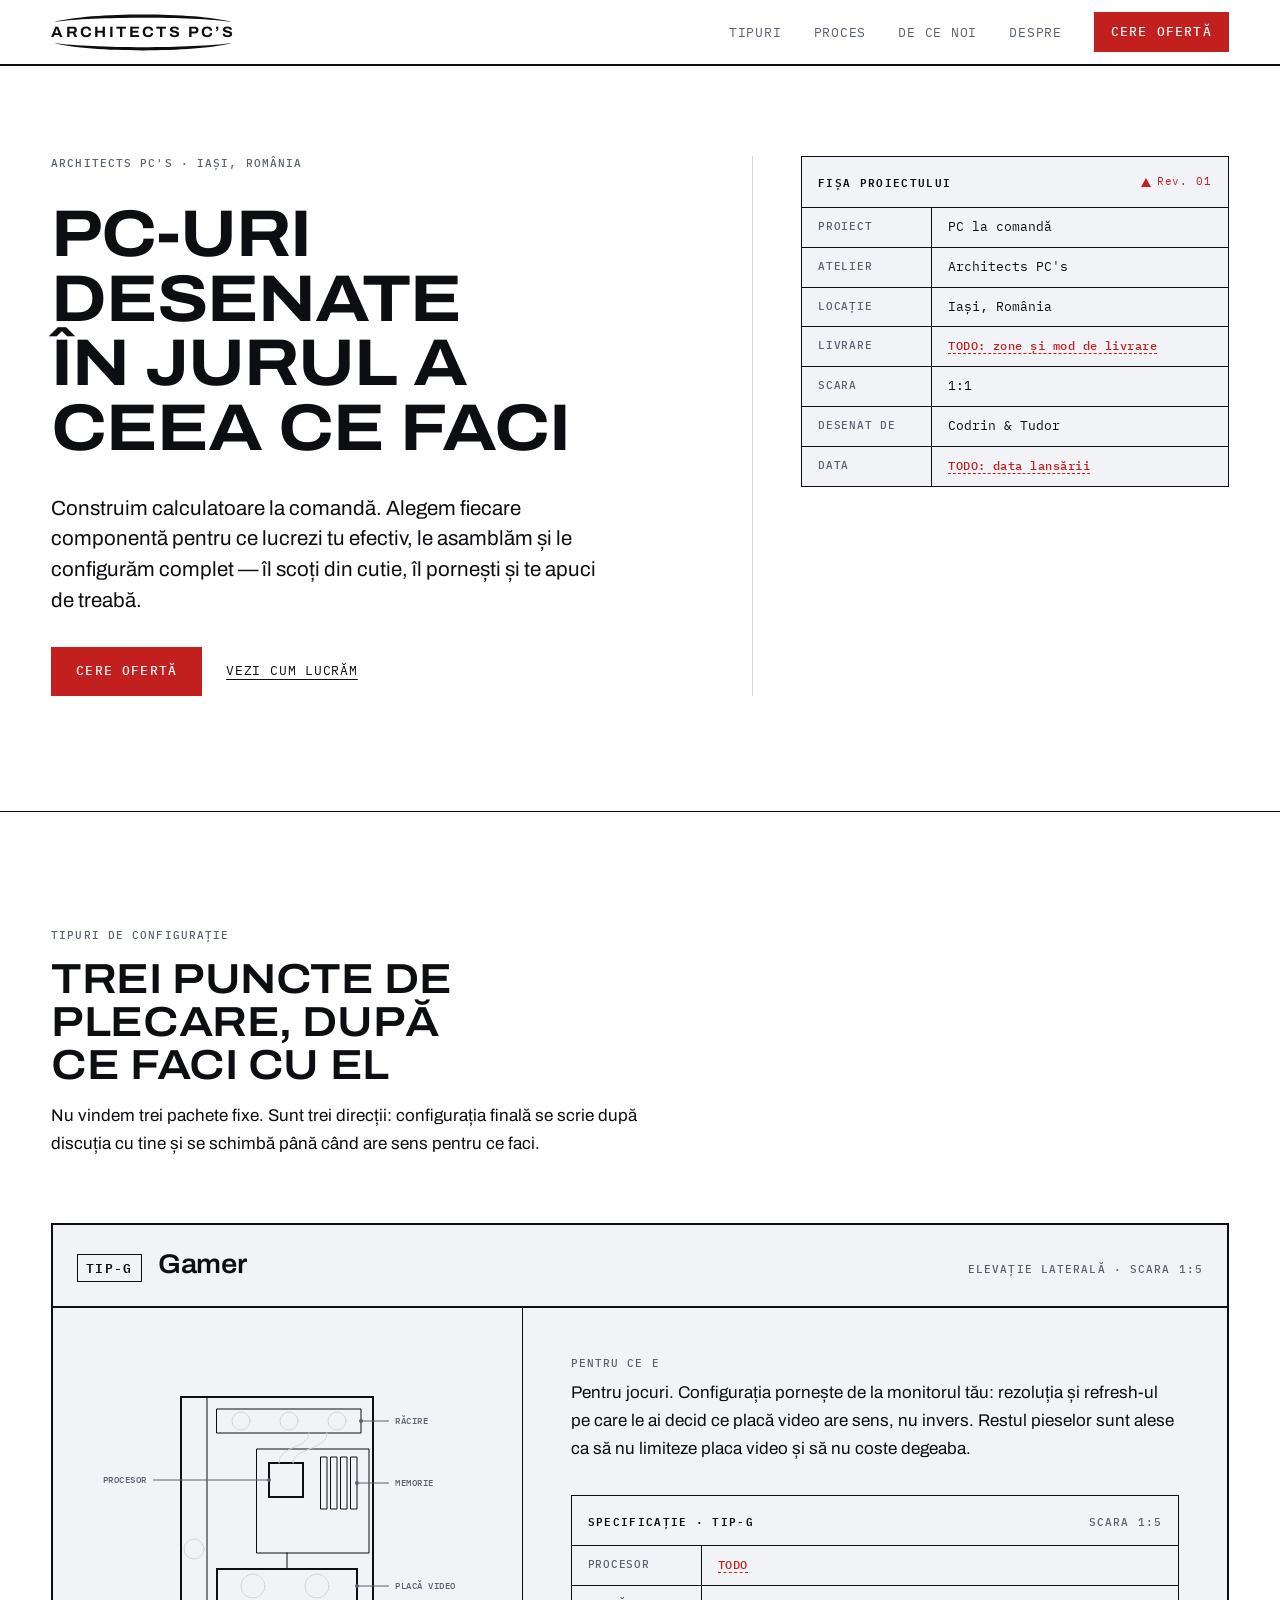
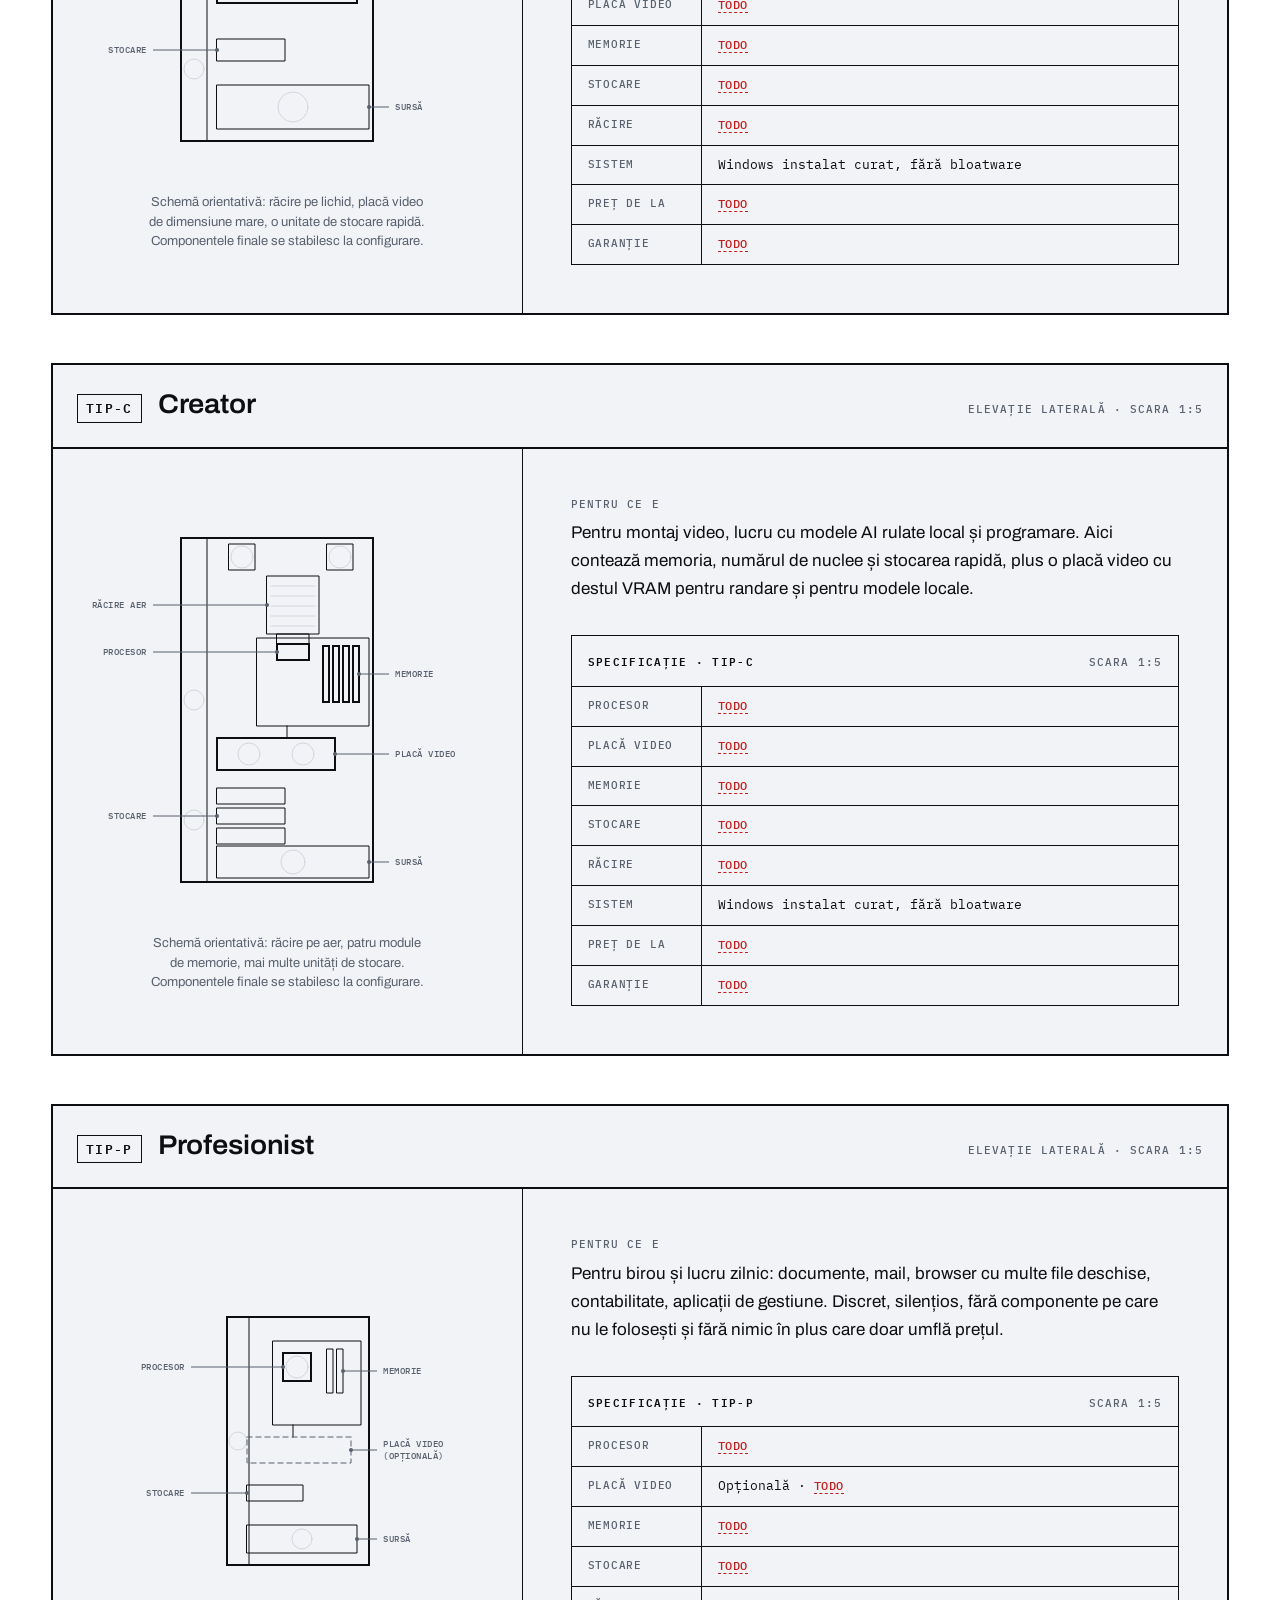
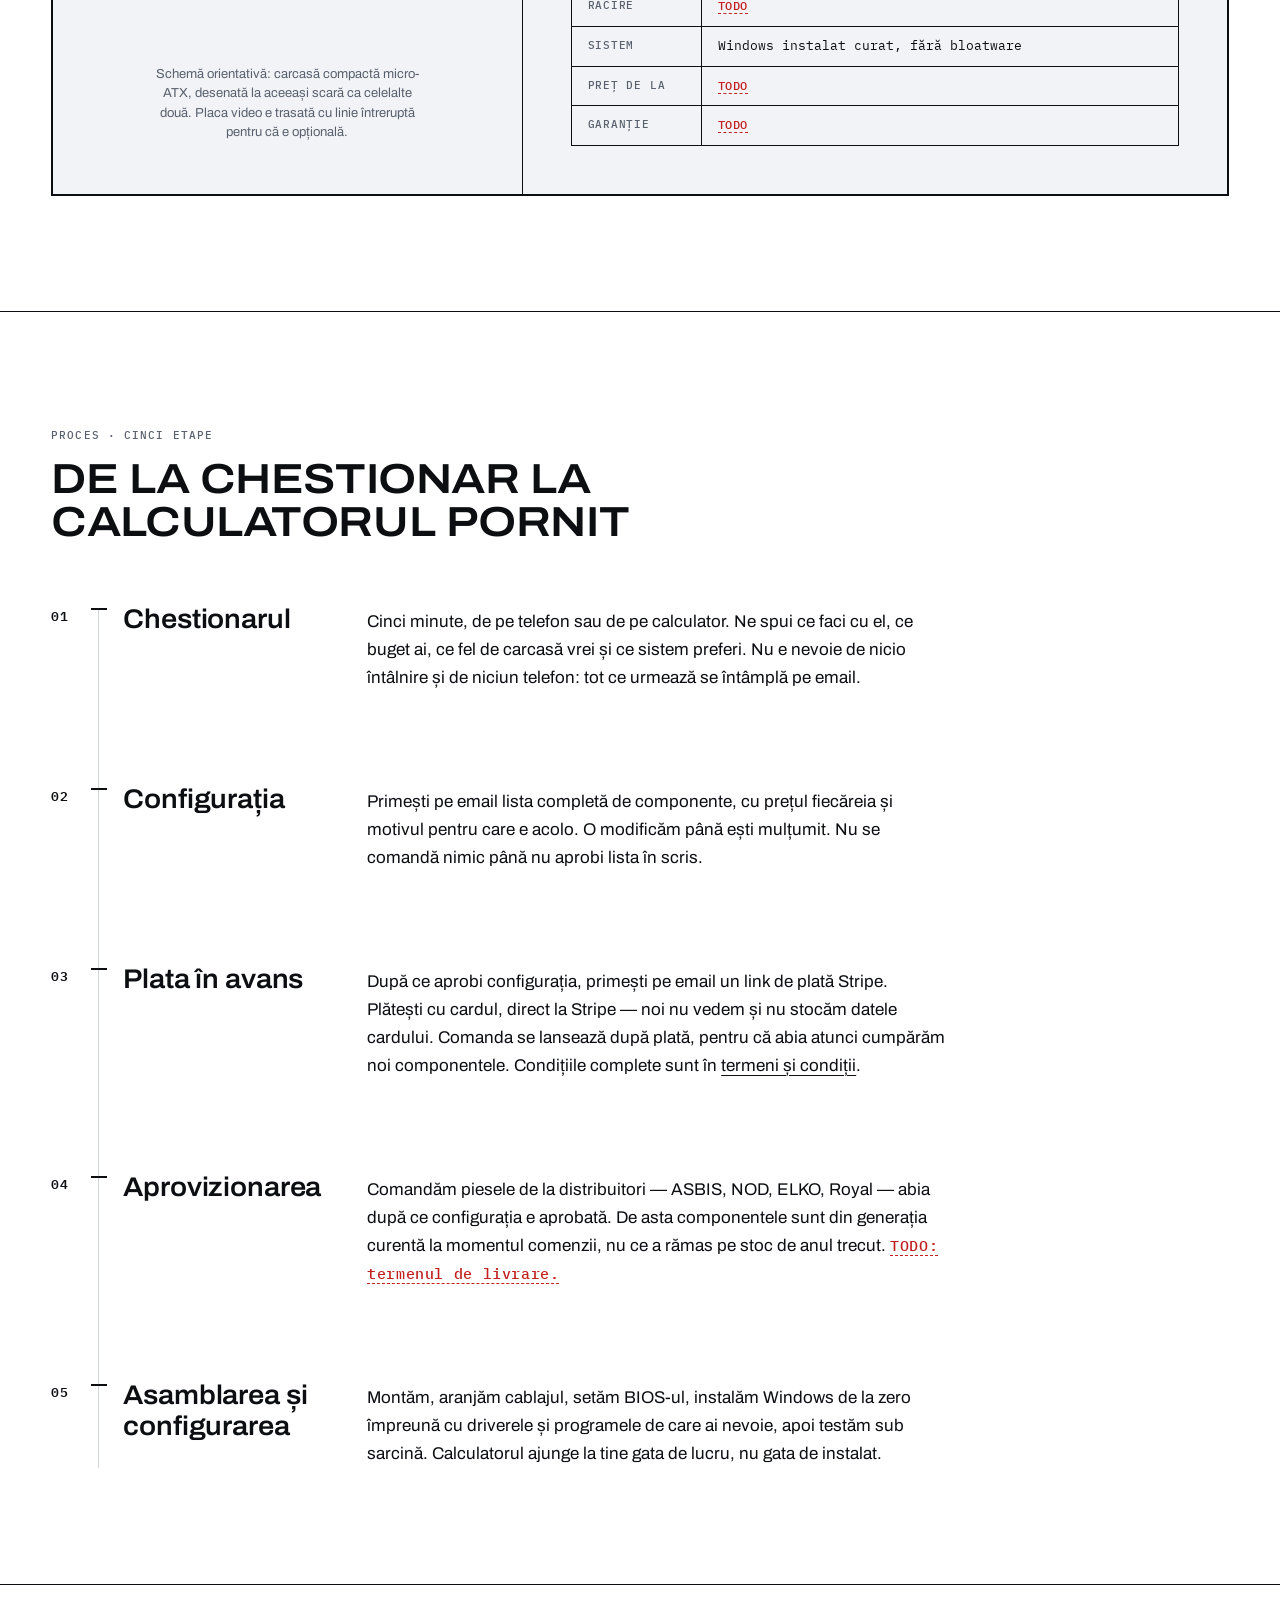
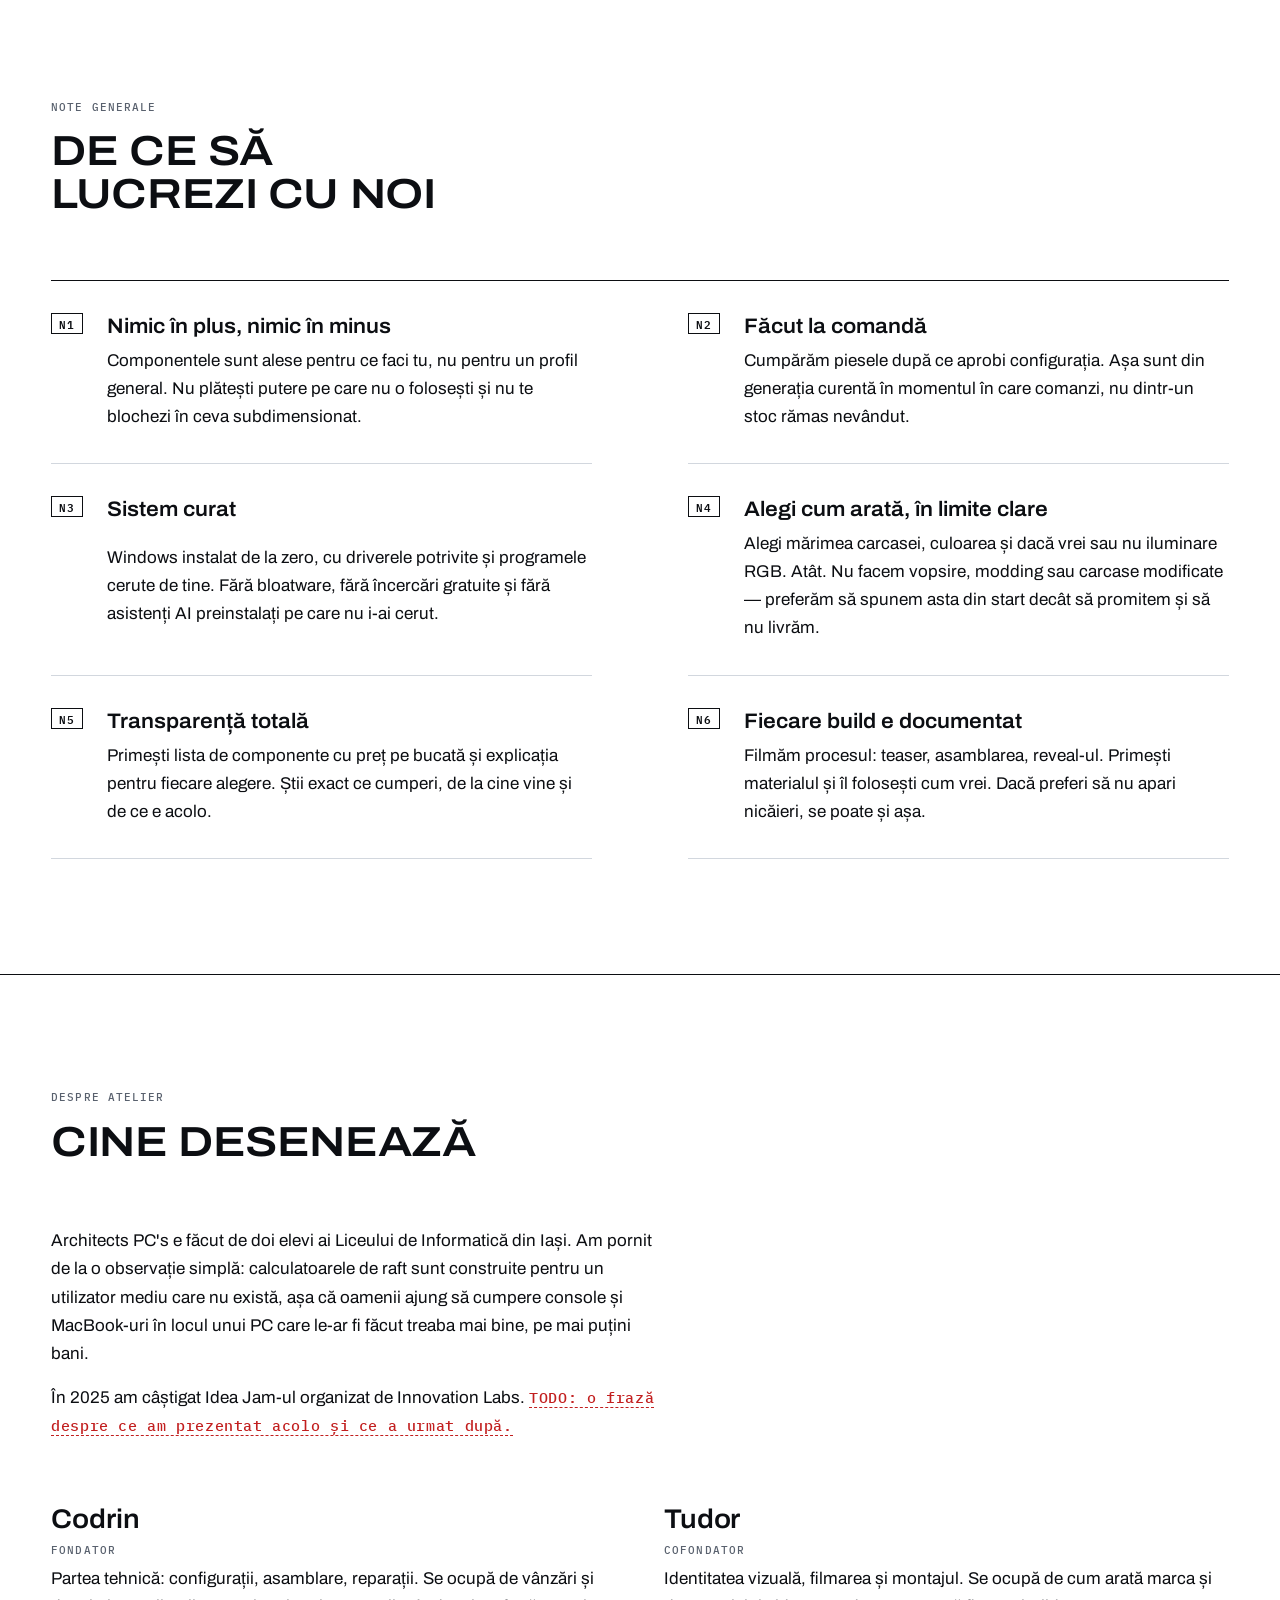
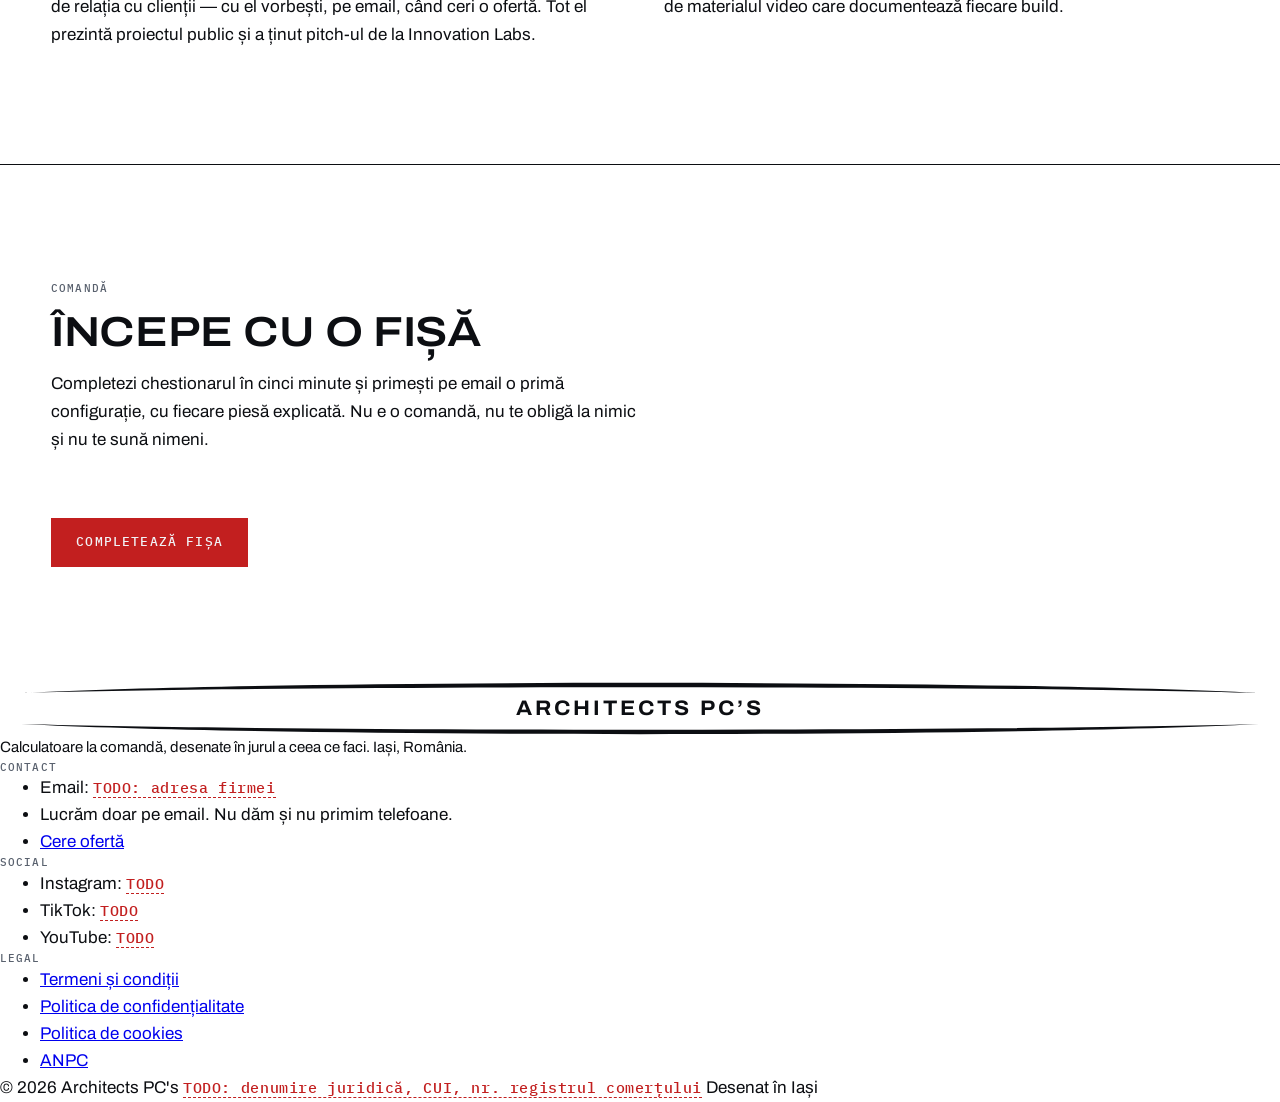
==== commit 852dfc15: "Scoase butoanele de comanda din foile de tip si locurile goale de fotografie - cele trei butoane de " ====
--- a/index.html
+++ b/index.html
@@ -275,8 +275,6 @@
                   <div class="tb__row"><div class="tb__k">Preț de la</div><div class="tb__v"><span class="todo">TODO</span></div></div>
                   <div class="tb__row"><div class="tb__k">Garanție</div><div class="tb__v"><span class="todo">TODO</span></div></div>
                 </div>
-
-                <a class="btn btn--ghost" href="oferta.html?scop=gamer">Cere ofertă pentru Gamer</a>
               </div>
             </div>
           </article>
@@ -399,8 +397,6 @@
                   <div class="tb__row"><div class="tb__k">Preț de la</div><div class="tb__v"><span class="todo">TODO</span></div></div>
                   <div class="tb__row"><div class="tb__k">Garanție</div><div class="tb__v"><span class="todo">TODO</span></div></div>
                 </div>
-
-                <a class="btn btn--ghost" href="oferta.html?scop=creator">Cere ofertă pentru Creator</a>
               </div>
             </div>
           </article>
@@ -501,8 +497,6 @@
                   <div class="tb__row"><div class="tb__k">Preț de la</div><div class="tb__v"><span class="todo">TODO</span></div></div>
                   <div class="tb__row"><div class="tb__k">Garanție</div><div class="tb__v"><span class="todo">TODO</span></div></div>
                 </div>
-
-                <a class="btn btn--ghost" href="oferta.html?scop=profesionist">Cere ofertă pentru Profesionist</a>
               </div>
             </div>
           </article>
@@ -709,26 +703,18 @@
       <div class="people">
         <div class="person reveal">
           <!-- ================================================================
-               SLOT FOTO 1 — raport 3:2 (ex. 1200×800 px)
-               Înlocuiește tot blocul <figure> de mai jos cu:
-               <figure class="person__photo">
-                 <img src="assets/photos/codrin.jpg" alt="TODO: descrie ce se vede"
-                      width="1200" height="800">
-                 <figcaption class="label">TODO: legenda</figcaption>
-               </figure>
+               AICI VINE O FOTOGRAFIE REALĂ CU CODRIN.
+               Pune fișierul în assets/photos/, la raport 3:2 (ex. 1200×800px),
+               sub ~250 KB, apoi decomentează blocul de mai jos și scrie un alt
+               care descrie ce se vede efectiv în poză.
+
+          <figure class="person__photo">
+            <img src="assets/photos/codrin.jpg" width="1200" height="800"
+                 alt="Codrin, la standul Innovation Labs 2025">
+            <figcaption class="label">Innovation Labs 2025</figcaption>
+          </figure>
+
                ================================================================ -->
-          <figure class="person__photo" style="margin:0">
-            <div class="slot">
-              <svg class="slot__x" viewBox="0 0 300 200" preserveAspectRatio="none" aria-hidden="true">
-                <line class="dw-con" x1="0" y1="0" x2="300" y2="200"/>
-                <line class="dw-con" x1="300" y1="0" x2="0" y2="200"/>
-              </svg>
-              <span class="slot__tag">Foto 1 &middot; TODO</span>
-            </div>
-            <figcaption class="label" style="margin-top:var(--s-2)">
-              Raport 3:2 &middot; <span class="todo">TODO: fotografie de la Innovation Labs 2025</span>
-            </figcaption>
-          </figure>
 
           <div class="person__body">
             <h3 class="h-item">Codrin</h3>
@@ -744,20 +730,15 @@
 
         <div class="person reveal">
           <!-- ================================================================
-               SLOT FOTO 2 — raport 3:2 (ex. 1200×800 px). Vezi nota de mai sus.
+               AICI VINE O FOTOGRAFIE REALĂ CU TUDOR. Vezi nota de mai sus.
+
+          <figure class="person__photo">
+            <img src="assets/photos/tudor.jpg" width="1200" height="800"
+                 alt="TODO: descrie ce se vede în fotografie">
+            <figcaption class="label">TODO: legenda</figcaption>
+          </figure>
+
                ================================================================ -->
-          <figure class="person__photo" style="margin:0">
-            <div class="slot">
-              <svg class="slot__x" viewBox="0 0 300 200" preserveAspectRatio="none" aria-hidden="true">
-                <line class="dw-con" x1="0" y1="0" x2="300" y2="200"/>
-                <line class="dw-con" x1="300" y1="0" x2="0" y2="200"/>
-              </svg>
-              <span class="slot__tag">Foto 2 &middot; TODO</span>
-            </div>
-            <figcaption class="label" style="margin-top:var(--s-2)">
-              Raport 3:2 &middot; <span class="todo">TODO: a doua fotografie de la concurs</span>
-            </figcaption>
-          </figure>
 
           <div class="person__body">
             <h3 class="h-item">Tudor</h3>
--- a/css/style.css
+++ b/css/style.css
@@ -1028,36 +1028,22 @@
   }
 }
 
-/* Locul fotografiei. Dreptunghiul tăiat în X e convenția de desen pentru
-   o suprafață goală care urmează să fie completată. Raport 3:2. */
-.slot {
-  position: relative;
+/* Fotografiile reale din secțiunea Despre. Raport 3:2, chenar de 1px ca
+   restul suprafețelor. Până când există poze, blocurile sunt comentate în
+   index.html — un dreptunghi gol pe un site public arată a șantier. */
+.person__photo {
+  margin: 0;
+  display: grid;
+  gap: var(--s-2);
+}
+
+.person__photo img {
+  width: 100%;
   aspect-ratio: 3 / 2;
+  object-fit: cover;
   border: var(--w-visible) solid var(--ink);
   background: var(--panel);
 }
-
-.slot__x {
-  position: absolute;
-  inset: 0;
-  width: 100%;
-  height: 100%;
-}
-
-.slot__tag {
-  position: absolute;
-  left: var(--s-3);
-  bottom: var(--s-3);
-  padding: 3px 7px;
-  background: var(--panel);
-  border: var(--w-visible) solid var(--redline);
-  color: var(--redline);
-  font-family: var(--font-mono);
-  font-size: var(--fs-11);
-  letter-spacing: 0.08em;
-  text-transform: uppercase;
-}
-
 /* ==========================================================================
    14  CHEMARE LA ACȚIUNE
    ========================================================================== */
